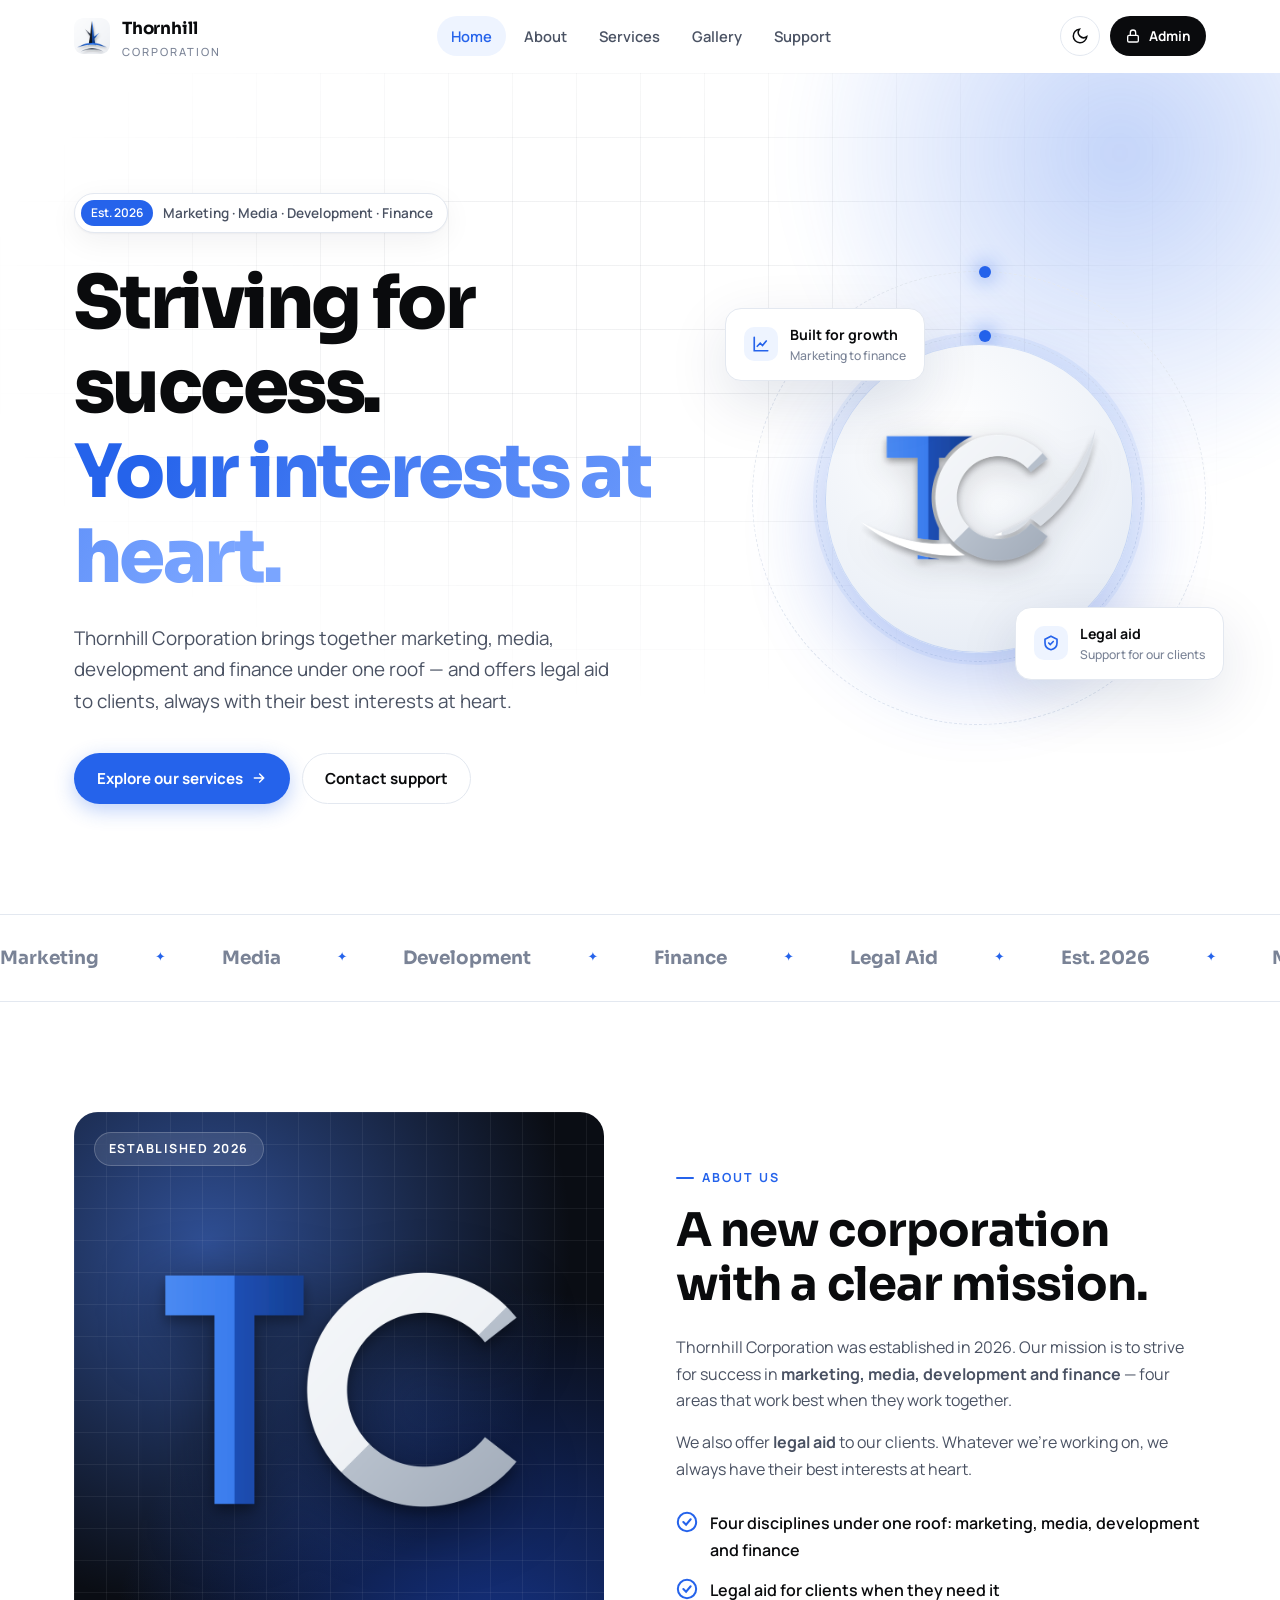
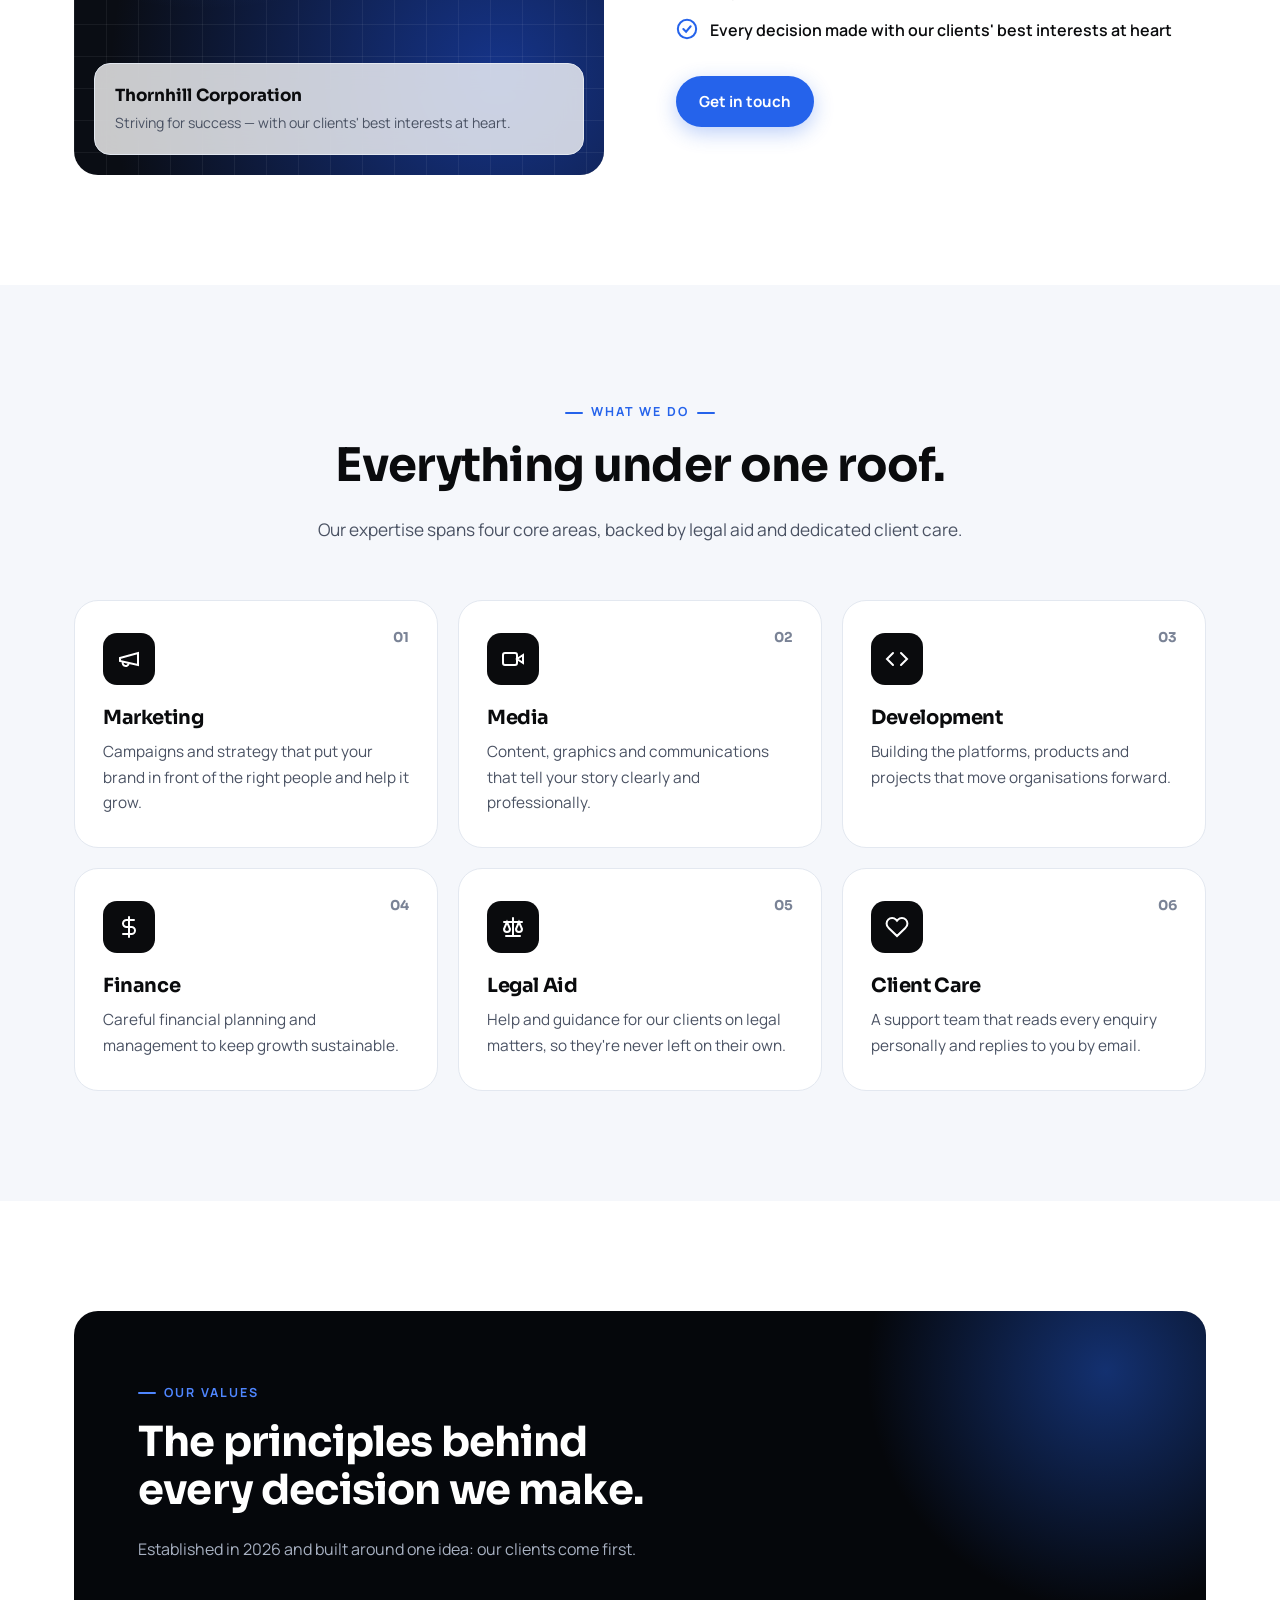
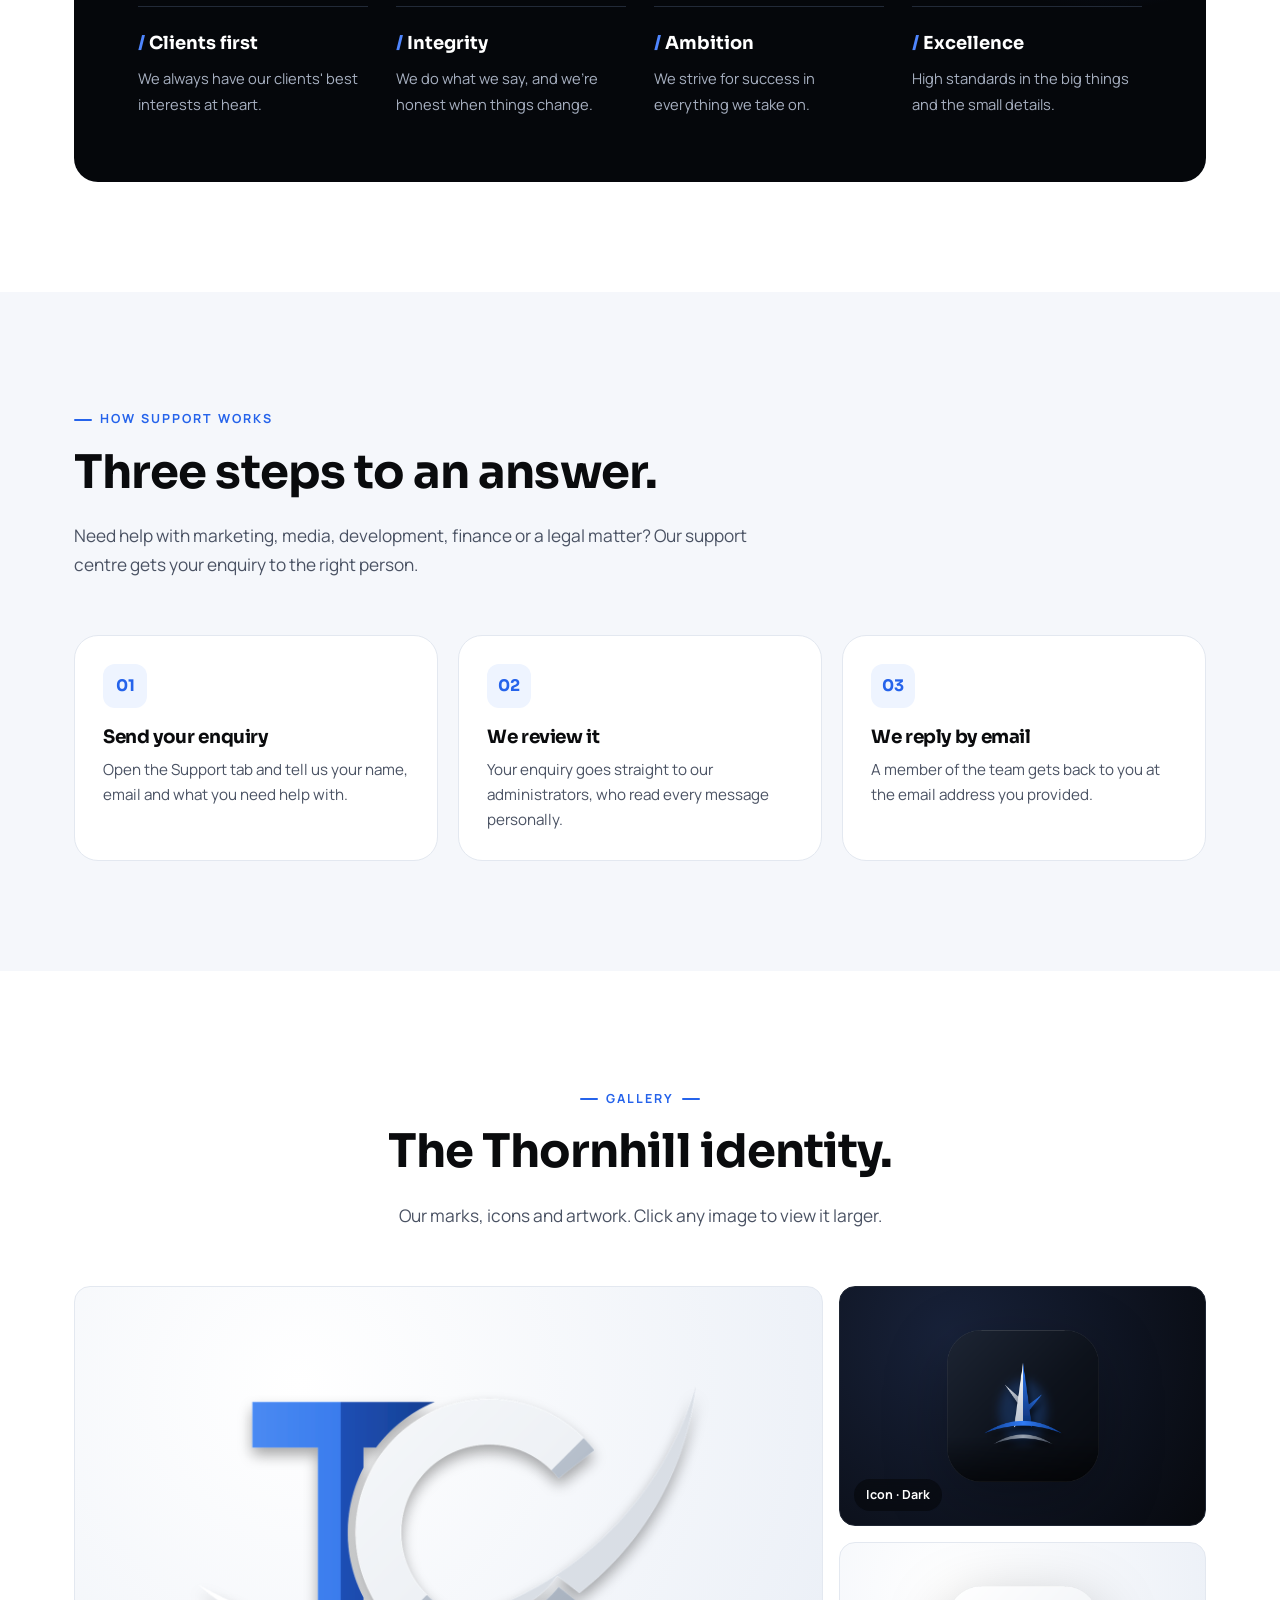
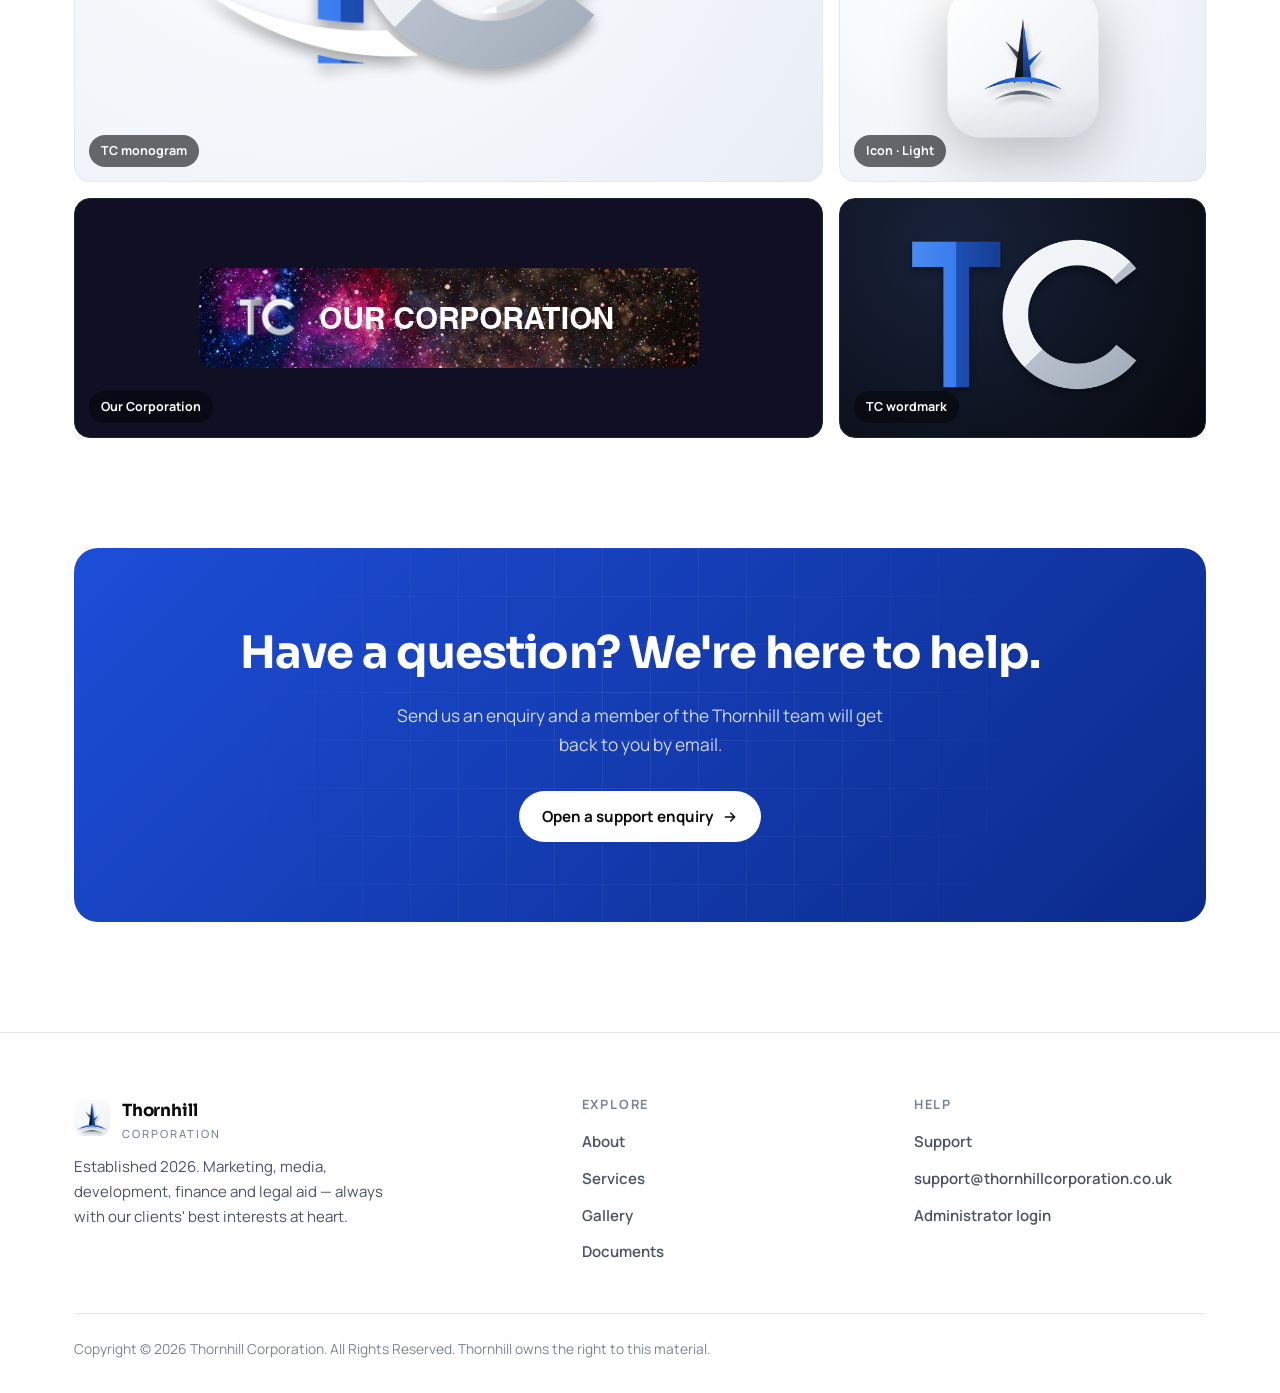
==== index.html @ ae38a123 "Add files via upload" ====
<!DOCTYPE html>
<html lang="en-GB" data-theme="light">
<head>
  <meta charset="UTF-8">
  <meta name="viewport" content="width=device-width, initial-scale=1.0">
  <title>Thornhill Corporation — Marketing, Media, Development, Finance &amp; Legal Aid</title>
  <meta name="description" content="Established in 2026, Thornhill Corporation strives for success in marketing, media, development and finance, and offers legal aid to clients — always with their best interests at heart.">
  <meta name="theme-color" content="#0a0b0d">
  <meta property="og:title" content="Thornhill Corporation">
  <meta property="og:description" content="Marketing, media, development, finance and legal aid — with our clients' best interests at heart.">
  <meta property="og:image" content="assets/img/tc-logo-swoosh.png">
  <link rel="icon" type="image/png" href="assets/img/icon-dark-96.png">
  <link rel="apple-touch-icon" href="assets/img/apple-touch-icon.png">
  <script>
    (function () { try { var t = localStorage.getItem("thornhill.theme"); if (!t) t = matchMedia("(prefers-color-scheme: dark)").matches ? "dark" : "light"; document.documentElement.setAttribute("data-theme", t); } catch (e) {} })();
  </script>
  <link rel="preconnect" href="https://fonts.googleapis.com">
  <link rel="preconnect" href="https://fonts.gstatic.com" crossorigin>
  <link href="https://fonts.googleapis.com/css2?family=Manrope:wght@400;500;600;700&family=Sora:wght@600;700;800&display=swap" rel="stylesheet">
  <link rel="stylesheet" href="assets/css/styles.css?v=20261112c">
</head>
<body>
  <a class="skip-link" href="#main">Skip to content</a>

  <!-- ============ NAV ============ -->
  <header class="nav">
    <div class="container nav-inner">
      <a href="/" class="brand" aria-label="Thornhill Corporation home">
        <img class="logo-light" src="assets/img/icon-light-96.png" alt="">
        <img class="logo-dark" src="assets/img/icon-dark-96.png" alt="">
        <div>Thornhill<small>Corporation</small></div>
      </a>
      <nav aria-label="Main">
        <ul class="nav-links">
          <li><a href="#home">Home</a></li>
          <li><a href="#about">About</a></li>
          <li><a href="#services">Services</a></li>
          <li><a href="#gallery">Gallery</a></li>
          <li><a href="/support">Support</a></li>
        </ul>
      </nav>
      <div class="nav-actions">
        <button class="icon-btn theme-toggle" type="button" aria-label="Toggle dark mode">
          <svg class="moon" viewBox="0 0 24 24" fill="none" stroke="currentColor" stroke-width="2" stroke-linecap="round"><path d="M21 12.8A9 9 0 1 1 11.2 3a7 7 0 0 0 9.8 9.8z"/></svg>
          <svg class="sun" viewBox="0 0 24 24" fill="none" stroke="currentColor" stroke-width="2" stroke-linecap="round"><circle cx="12" cy="12" r="4"/><path d="M12 2v2M12 20v2M4.9 4.9l1.4 1.4M17.7 17.7l1.4 1.4M2 12h2M20 12h2M4.9 19.1l1.4-1.4M17.7 6.3l1.4-1.4"/></svg>
        </button>
        <a href="/admin-panel" class="btn btn-dark btn-sm">
          <svg viewBox="0 0 24 24" fill="none" stroke="currentColor" stroke-width="2" stroke-linecap="round"><rect x="4" y="11" width="16" height="10" rx="2"/><path d="M8 11V7a4 4 0 0 1 8 0v4"/></svg>
          Admin
        </a>
        <button class="icon-btn menu-toggle" type="button" aria-label="Open menu" aria-expanded="false">
          <svg viewBox="0 0 24 24" fill="none" stroke="currentColor" stroke-width="2" stroke-linecap="round"><path d="M4 7h16M4 12h16M4 17h16"/></svg>
        </button>
      </div>
    </div>
  </header>

  <main id="main">
    <!-- ============ HERO ============ -->
    <section class="hero" id="home">
      <div class="hero-glow" aria-hidden="true"></div>
      <div class="container hero-grid">
        <div>
          <div class="badge-pill reveal"><span>Est. 2026</span> Marketing · Media · Development · Finance</div>
          <h1 class="reveal d1">Striving for success.<br><span class="accent">Your interests at heart.</span></h1>
          <p class="lead reveal d2">Thornhill Corporation brings together marketing, media, development and finance under one roof — and offers legal aid to clients, always with their best interests at heart.</p>
          <div class="hero-cta reveal d3">
            <a href="#services" class="btn btn-primary">
              Explore our services
              <svg viewBox="0 0 24 24" fill="none" stroke="currentColor" stroke-width="2.2" stroke-linecap="round"><path d="M5 12h14M13 6l6 6-6 6"/></svg>
            </a>
            <a href="/support" class="btn btn-ghost">Contact support</a>
          </div>
        </div>
        <div class="hero-visual reveal d2" aria-hidden="true">
          <div class="orbit"></div>
          <div class="orbit o2"></div>
          <div class="hero-mark"><img src="assets/img/tc-logo-swoosh.png" alt=""></div>
          <div class="float-card f1">
            <div class="dot"><svg viewBox="0 0 24 24" fill="none" stroke="currentColor" stroke-width="2.2" stroke-linecap="round"><path d="M3 3v18h18"/><path d="m7 15 4-4 3 3 5-6"/></svg></div>
            <div>Built for growth<small>Marketing to finance</small></div>
          </div>
          <div class="float-card f2">
            <div class="dot"><svg viewBox="0 0 24 24" fill="none" stroke="currentColor" stroke-width="2.2" stroke-linecap="round"><path d="m12 3 8 4v5c0 5-3.5 8-8 9-4.5-1-8-4-8-9V7z"/><path d="m9 12 2 2 4-4"/></svg></div>
            <div>Legal aid<small>Support for our clients</small></div>
          </div>
        </div>
      </div>
    </section>

    <!-- ============ STRIP ============ -->
    <div class="strip" aria-hidden="true">
      <div class="strip-track">
        <span>Marketing</span><span>Media</span><span>Development</span><span>Finance</span><span>Legal Aid</span><span>Est. 2026</span>
        <span>Marketing</span><span>Media</span><span>Development</span><span>Finance</span><span>Legal Aid</span><span>Est. 2026</span>
      </div>
    </div>

    <!-- ============ ABOUT ============ -->
    <section id="about">
      <div class="container about-grid">
        <div class="about-media reveal">
          <div class="photo-frame">
            <span class="est-badge">Established 2026</span>
            <img class="mono" src="assets/img/tc-logo.png" alt="Thornhill Corporation TC monogram">
          </div>
          <div class="about-tag">
            <strong>Thornhill Corporation</strong>
            <span>Striving for success — with our clients' best interests at heart.</span>
          </div>
        </div>
        <div>
          <div class="eyebrow reveal">About us</div>
          <h2 class="reveal d1" style="font-size: clamp(2rem, 4vw, 2.9rem);">A new corporation with a clear mission.</h2>
          <p class="reveal d2">Thornhill Corporation was established in 2026. Our mission is to strive for success in <strong>marketing, media, development and finance</strong> — four areas that work best when they work together.</p>
          <p class="reveal d2">We also offer <strong>legal aid</strong> to our clients. Whatever we're working on, we always have their best interests at heart.</p>
          <ul class="checklist reveal d3">
            <li><svg viewBox="0 0 24 24" fill="none" stroke="currentColor" stroke-width="2.2" stroke-linecap="round"><circle cx="12" cy="12" r="10"/><path d="m8 12 3 3 5-6"/></svg>Four disciplines under one roof: marketing, media, development and finance</li>
            <li><svg viewBox="0 0 24 24" fill="none" stroke="currentColor" stroke-width="2.2" stroke-linecap="round"><circle cx="12" cy="12" r="10"/><path d="m8 12 3 3 5-6"/></svg>Legal aid for clients when they need it</li>
            <li><svg viewBox="0 0 24 24" fill="none" stroke="currentColor" stroke-width="2.2" stroke-linecap="round"><circle cx="12" cy="12" r="10"/><path d="m8 12 3 3 5-6"/></svg>Every decision made with our clients' best interests at heart</li>
          </ul>
          <a href="/support" class="btn btn-primary reveal d3">Get in touch</a>
        </div>
      </div>
    </section>

    <!-- ============ SERVICES ============ -->
    <section id="services" class="section-alt">
      <div class="container">
        <div class="section-head center">
          <div class="eyebrow reveal">What we do</div>
          <h2 class="reveal d1">Everything under one roof.</h2>
          <p class="reveal d2">Our expertise spans four core areas, backed by legal aid and dedicated client care.</p>
        </div>
        <div class="card-grid six">
          <article class="card reveal">
            <span class="num">01</span>
            <div class="card-icon"><svg viewBox="0 0 24 24" fill="none" stroke="currentColor" stroke-width="2" stroke-linecap="round"><path d="m3 11 18-5v12L3 14v-3z"/><path d="M11.6 16.8a3 3 0 1 1-5.8-1.6"/></svg></div>
            <h3>Marketing</h3>
            <p>Campaigns and strategy that put your brand in front of the right people and help it grow.</p>
          </article>
          <article class="card reveal d1">
            <span class="num">02</span>
            <div class="card-icon"><svg viewBox="0 0 24 24" fill="none" stroke="currentColor" stroke-width="2" stroke-linecap="round"><rect x="2" y="6" width="14" height="12" rx="2"/><path d="m22 8-6 4 6 4V8z"/></svg></div>
            <h3>Media</h3>
            <p>Content, graphics and communications that tell your story clearly and professionally.</p>
          </article>
          <article class="card reveal d2">
            <span class="num">03</span>
            <div class="card-icon"><svg viewBox="0 0 24 24" fill="none" stroke="currentColor" stroke-width="2" stroke-linecap="round"><path d="m16 18 6-6-6-6M8 6l-6 6 6 6"/></svg></div>
            <h3>Development</h3>
            <p>Building the platforms, products and projects that move organisations forward.</p>
          </article>
          <article class="card reveal">
            <span class="num">04</span>
            <div class="card-icon"><svg viewBox="0 0 24 24" fill="none" stroke="currentColor" stroke-width="2" stroke-linecap="round"><path d="M12 2v20M17 5H9.5a3.5 3.5 0 0 0 0 7h5a3.5 3.5 0 0 1 0 7H6"/></svg></div>
            <h3>Finance</h3>
            <p>Careful financial planning and management to keep growth sustainable.</p>
          </article>
          <article class="card reveal d1">
            <span class="num">05</span>
            <div class="card-icon"><svg viewBox="0 0 24 24" fill="none" stroke="currentColor" stroke-width="2" stroke-linecap="round"><path d="M12 3v18M5 21h14M3 7h18"/><path d="m6 7-3 7a3 3 0 0 0 6 0L6 7zM18 7l-3 7a3 3 0 0 0 6 0l-3-7z"/></svg></div>
            <h3>Legal Aid</h3>
            <p>Help and guidance for our clients on legal matters, so they're never left on their own.</p>
          </article>
          <article class="card reveal d2">
            <span class="num">06</span>
            <div class="card-icon"><svg viewBox="0 0 24 24" fill="none" stroke="currentColor" stroke-width="2" stroke-linecap="round"><path d="M20.8 4.6a5.5 5.5 0 0 0-7.8 0L12 5.7l-1-1.1a5.5 5.5 0 0 0-7.8 7.8l1 1.1L12 21l7.8-7.5 1-1.1a5.5 5.5 0 0 0 0-7.8z"/></svg></div>
            <h3>Client Care</h3>
            <p>A support team that reads every enquiry personally and replies to you by email.</p>
          </article>
        </div>
      </div>
    </section>

    <!-- ============ VALUES BAND ============ -->
    <section>
      <div class="container">
        <div class="band reveal">
          <div class="eyebrow" style="color: var(--blue-400);">Our values</div>
          <h2>The principles behind every decision we make.</h2>
          <p>Established in 2026 and built around one idea: our clients come first.</p>
          <div class="values">
            <div class="value"><strong><em>/</em> Clients first</strong><span>We always have our clients' best interests at heart.</span></div>
            <div class="value"><strong><em>/</em> Integrity</strong><span>We do what we say, and we're honest when things change.</span></div>
            <div class="value"><strong><em>/</em> Ambition</strong><span>We strive for success in everything we take on.</span></div>
            <div class="value"><strong><em>/</em> Excellence</strong><span>High standards in the big things and the small details.</span></div>
          </div>
        </div>
      </div>
    </section>

    <!-- ============ HOW IT WORKS ============ -->
    <section class="section-alt">
      <div class="container">
        <div class="section-head">
          <div class="eyebrow reveal">How support works</div>
          <h2 class="reveal d1">Three steps to an answer.</h2>
          <p class="reveal d2">Need help with marketing, media, development, finance or a legal matter? Our support centre gets your enquiry to the right person.</p>
        </div>
        <div class="steps">
          <div class="step reveal"><h3>Send your enquiry</h3><p>Open the Support tab and tell us your name, email and what you need help with.</p></div>
          <div class="step reveal d1"><h3>We review it</h3><p>Your enquiry goes straight to our administrators, who read every message personally.</p></div>
          <div class="step reveal d2"><h3>We reply by email</h3><p>A member of the team gets back to you at the email address you provided.</p></div>
        </div>
      </div>
    </section>

    <!-- ============ GALLERY ============ -->
    <section id="gallery">
      <div class="container">
        <div class="section-head center">
          <div class="eyebrow reveal">Gallery</div>
          <h2 class="reveal d1">The Thornhill identity.</h2>
          <p class="reveal d2">Our marks, icons and artwork. Click any image to view it larger.</p>
        </div>
        <div class="gallery">
          <figure class="brand-tile t-light reveal"><img src="assets/img/tc-logo-swoosh.png" alt="Thornhill Corporation TC logo"><figcaption>TC monogram</figcaption></figure>
          <figure class="brand-tile t-dark t-icon reveal d1"><img src="assets/img/icon-dark.png" alt="Thornhill icon, dark"><figcaption>Icon · Dark</figcaption></figure>
          <figure class="brand-tile t-light t-icon reveal d2"><img src="assets/img/icon-light.png" alt="Thornhill icon, light"><figcaption>Icon · Light</figcaption></figure>
          <figure class="brand-tile t-space reveal"><img src="assets/img/banner.png" alt="TC Our Corporation banner"><figcaption>Our Corporation</figcaption></figure>
          <figure class="brand-tile t-dark reveal d1"><img src="assets/img/tc-logo.png" alt="Thornhill Corporation TC wordmark"><figcaption>TC wordmark</figcaption></figure>
        </div>
      </div>
    </section>

    <!-- ============ CTA ============ -->
    <section style="padding-top: 0;">
      <div class="container">
        <div class="cta reveal">
          <h2>Have a question? We're here to help.</h2>
          <p>Send us an enquiry and a member of the Thornhill team will get back to you by email.</p>
          <a href="/support" class="btn">
            Open a support enquiry
            <svg viewBox="0 0 24 24" fill="none" stroke="currentColor" stroke-width="2.2" stroke-linecap="round"><path d="M5 12h14M13 6l6 6-6 6"/></svg>
          </a>
        </div>
      </div>
    </section>
  </main>

  <!-- ============ FOOTER ============ -->
  <footer class="footer">
    <div class="container">
      <div class="footer-grid">
        <div class="footer-about">
          <a href="/" class="brand">
            <img class="logo-light" src="assets/img/icon-light-96.png" alt="">
            <img class="logo-dark" src="assets/img/icon-dark-96.png" alt="">
            <div>Thornhill<small>Corporation</small></div>
          </a>
          <p>Established 2026. Marketing, media, development, finance and legal aid — always with our clients' best interests at heart.</p>
        </div>
        <div>
          <h4>Explore</h4>
          <ul>
            <li><a href="#about">About</a></li>
            <li><a href="#services">Services</a></li>
            <li><a href="#gallery">Gallery</a></li>
            <li><a href="/documents">Documents</a></li>
          </ul>
        </div>
        <div>
          <h4>Help</h4>
          <ul>
            <li><a href="/support">Support</a></li>
            <li><a href="mailto:support@thornhill.example" data-support-email>support@thornhill.example</a></li>
            <li><a href="/admin-panel">Administrator login</a></li>
          </ul>
        </div>
      </div>
      <div class="footer-bottom">
        <p>Copyright © 2026 Thornhill Corporation. All Rights Reserved. Thornhill owns the right to this material.</p>
      </div>
    </div>
  </footer>

  <button class="icon-btn to-top" type="button" aria-label="Back to top">
    <svg viewBox="0 0 24 24" fill="none" stroke="currentColor" stroke-width="2.2" stroke-linecap="round"><path d="m6 15 6-6 6 6"/></svg>
  </button>
  <div class="lightbox" aria-hidden="true"><img alt=""></div>

  <script src="assets/js/config.js?v=20261112c"></script>
  <script src="assets/js/main.js?v=20261112c"></script>
</body>
</html>
---- assets/css/styles.css ----
/* ==========================================================================
   Thornhill Corporation — Global styles
   Theme: White, Black & Blue with light/dark mode
   ========================================================================== */

:root {
  --blue-50: #eef4ff;
  --blue-100: #dbe6ff;
  --blue-400: #4f86ff;
  --blue-500: #2563eb;
  --blue-600: #1d4ed8;
  --blue-700: #1a3fb0;

  --radius-sm: 10px;
  --radius: 16px;
  --radius-lg: 24px;
  --max: 1180px;
  --ease: cubic-bezier(.2, .7, .2, 1);

  --font-display: "Sora", system-ui, sans-serif;
  --font-body: "Manrope", system-ui, sans-serif;
}

/* Light (default) */
:root,
[data-theme="light"] {
  --bg: #ffffff;
  --bg-alt: #f5f7fb;
  --surface: #ffffff;
  --surface-2: #f1f4f9;
  --border: #e3e8f0;
  --text: #0a0b0d;
  --text-2: #4a5263;
  --text-3: #7a8396;
  --accent: var(--blue-500);
  --accent-strong: var(--blue-600);
  --accent-soft: var(--blue-50);
  --on-accent: #ffffff;
  --shadow: 0 1px 2px rgba(10, 20, 40, .04), 0 8px 30px rgba(10, 20, 40, .06);
  --shadow-lg: 0 20px 60px rgba(10, 30, 80, .12);
  --nav-bg: rgba(255, 255, 255, .78);
  --grid-line: rgba(10, 20, 40, .06);
  --success: #0f9d58;
  --warning: #c27c0e;
  --danger: #d93025;
  color-scheme: light;
}

[data-theme="dark"] {
  --bg: #07090e;
  --bg-alt: #0b0e15;
  --surface: #0f131c;
  --surface-2: #151a25;
  --border: #1f2633;
  --text: #f4f6fa;
  --text-2: #a8b1c2;
  --text-3: #6f7a8f;
  --accent: var(--blue-400);
  --accent-strong: var(--blue-500);
  --accent-soft: rgba(79, 134, 255, .12);
  --on-accent: #ffffff;
  --shadow: 0 1px 2px rgba(0, 0, 0, .4), 0 8px 30px rgba(0, 0, 0, .35);
  --shadow-lg: 0 20px 60px rgba(0, 0, 0, .5);
  --nav-bg: rgba(7, 9, 14, .72);
  --grid-line: rgba(255, 255, 255, .05);
  --success: #34c77b;
  --warning: #f0b43c;
  --danger: #ff6b5f;
  color-scheme: dark;
}

/* ---------- Base ---------- */
*, *::before, *::after { box-sizing: border-box; }
[hidden] { display: none !important; }
html { scroll-behavior: smooth; -webkit-text-size-adjust: 100%; }
body {
  margin: 0;
  font-family: var(--font-body);
  font-size: 16px;
  line-height: 1.65;
  color: var(--text);
  background: var(--bg);
  -webkit-font-smoothing: antialiased;
  transition: background-color .3s var(--ease), color .3s var(--ease);
}
img { max-width: 100%; display: block; }
a { color: inherit; text-decoration: none; }
h1, h2, h3, h4 { font-family: var(--font-display); line-height: 1.15; margin: 0 0 .5em; letter-spacing: -0.02em; }
p { margin: 0 0 1em; color: var(--text-2); }
button, input, select, textarea { font: inherit; color: inherit; }
::selection { background: var(--accent); color: var(--on-accent); }

.container { width: 100%; max-width: var(--max); margin: 0 auto; padding: 0 24px; }
.sr-only { position: absolute; width: 1px; height: 1px; padding: 0; margin: -1px; overflow: hidden; clip: rect(0,0,0,0); border: 0; }
.skip-link { position: absolute; left: -999px; top: 8px; background: var(--accent); color: var(--on-accent); padding: 8px 14px; border-radius: 8px; z-index: 100; }
.skip-link:focus { left: 12px; }
:focus-visible { outline: 2px solid var(--accent); outline-offset: 3px; border-radius: 6px; }

/* ---------- Navigation ---------- */
.nav {
  position: sticky; top: 0; z-index: 50;
  background: var(--nav-bg);
  backdrop-filter: saturate(180%) blur(16px);
  -webkit-backdrop-filter: saturate(180%) blur(16px);
  border-bottom: 1px solid transparent;
  transition: border-color .3s var(--ease), background-color .3s var(--ease);
}
.nav.scrolled { border-bottom-color: var(--border); }
.nav-inner { display: flex; align-items: center; justify-content: space-between; height: 72px; gap: 20px; }
.brand { display: flex; align-items: center; gap: 12px; font-family: var(--font-display); font-weight: 700; font-size: 1.05rem; letter-spacing: -0.01em; }
.brand img { width: 36px; height: 36px; object-fit: contain; }
.brand small { display: block; font-family: var(--font-body); font-weight: 500; font-size: .7rem; letter-spacing: .18em; text-transform: uppercase; color: var(--text-3); line-height: 1; margin-top: 3px; }
.nav-links { display: flex; align-items: center; gap: 4px; list-style: none; margin: 0; padding: 0; }
.nav-links a {
  display: block; padding: 8px 14px; border-radius: 999px;
  font-weight: 600; font-size: .92rem; color: var(--text-2);
  transition: color .2s, background-color .2s;
}
.nav-links a:hover { color: var(--text); background: var(--surface-2); }
.nav-links a.active { color: var(--accent); background: var(--accent-soft); }
.nav-actions { display: flex; align-items: center; gap: 10px; }

.icon-btn {
  width: 40px; height: 40px; display: grid; place-items: center;
  border-radius: 999px; border: 1px solid var(--border); background: var(--surface);
  cursor: pointer; transition: border-color .2s, transform .2s var(--ease), background-color .2s;
}
.icon-btn:hover { border-color: var(--accent); transform: translateY(-1px); }
.icon-btn svg { width: 18px; height: 18px; }
.theme-toggle .sun { display: none; }
[data-theme="dark"] .theme-toggle .sun { display: block; }
[data-theme="dark"] .theme-toggle .moon { display: none; }
.menu-toggle { display: none; }

@media (max-width: 860px) {
  .menu-toggle { display: grid; }
  .nav-links {
    position: fixed; inset: 72px 0 auto 0; flex-direction: column; align-items: stretch;
    padding: 12px 20px 24px; background: var(--bg); border-bottom: 1px solid var(--border);
    transform: translateY(-12px); opacity: 0; pointer-events: none;
    transition: opacity .25s var(--ease), transform .25s var(--ease);
  }
  .nav-links a { padding: 14px 16px; font-size: 1rem; }
  .nav.open .nav-links { transform: none; opacity: 1; pointer-events: auto; }
  .nav-actions .btn { display: none; }
}

/* ---------- Buttons ---------- */
.btn {
  display: inline-flex; align-items: center; justify-content: center; gap: 8px;
  padding: 12px 22px; border-radius: 999px; border: 1px solid transparent;
  font-weight: 700; font-size: .95rem; cursor: pointer; white-space: nowrap;
  transition: transform .2s var(--ease), box-shadow .2s var(--ease), background-color .2s, border-color .2s, color .2s;
}
.btn svg { width: 16px; height: 16px; }
.btn-primary { background: var(--accent); color: var(--on-accent); box-shadow: 0 6px 20px rgba(37, 99, 235, .3); }
.btn-primary:hover { background: var(--accent-strong); transform: translateY(-2px); box-shadow: 0 10px 28px rgba(37, 99, 235, .4); }
.btn-dark { background: var(--text); color: var(--bg); }
.btn-dark:hover { transform: translateY(-2px); }
.btn-ghost { background: var(--surface); border-color: var(--border); color: var(--text); }
.btn-ghost:hover { border-color: var(--accent); color: var(--accent); transform: translateY(-2px); }
.btn-danger { background: transparent; border-color: var(--border); color: var(--danger); }
.btn-danger:hover { border-color: var(--danger); background: color-mix(in srgb, var(--danger) 10%, transparent); }
.btn-sm { padding: 8px 14px; font-size: .85rem; }
.btn-block { width: 100%; }
.btn[disabled] { opacity: .6; cursor: not-allowed; transform: none !important; }

/* ---------- Sections ---------- */
section { padding: 110px 0; position: relative; }
.section-alt { background: var(--bg-alt); }
.eyebrow {
  display: inline-flex; align-items: center; gap: 8px;
  font-size: .78rem; font-weight: 700; letter-spacing: .16em; text-transform: uppercase; color: var(--accent);
  margin-bottom: 16px;
}
.eyebrow::before { content: ""; width: 18px; height: 2px; background: currentColor; border-radius: 2px; }
.section-head { max-width: 680px; margin-bottom: 56px; }
.section-head.center { text-align: center; margin-left: auto; margin-right: auto; }
.section-head.center .eyebrow::after { content: ""; width: 18px; height: 2px; background: currentColor; border-radius: 2px; }
.section-head h2 { font-size: clamp(2rem, 4vw, 2.9rem); }
.section-head p { font-size: 1.08rem; }

/* ---------- Hero ---------- */
.hero { padding: 120px 0 110px; overflow: hidden; }
.hero::before {
  content: ""; position: absolute; inset: 0;
  background-image:
    linear-gradient(var(--grid-line) 1px, transparent 1px),
    linear-gradient(90deg, var(--grid-line) 1px, transparent 1px);
  background-size: 64px 64px;
  mask-image: radial-gradient(ellipse 70% 60% at 50% 30%, #000 30%, transparent 75%);
  -webkit-mask-image: radial-gradient(ellipse 70% 60% at 50% 30%, #000 30%, transparent 75%);
  pointer-events: none;
}
.hero-glow {
  position: absolute; width: 720px; height: 720px; border-radius: 50%;
  background: radial-gradient(circle, rgba(37, 99, 235, .28), transparent 65%);
  top: -280px; right: -200px; filter: blur(20px); pointer-events: none;
  animation: drift 14s ease-in-out infinite alternate;
}
@keyframes drift { to { transform: translate(-80px, 60px) scale(1.08); } }
.hero-grid { display: grid; grid-template-columns: 1.15fr .85fr; gap: 64px; align-items: center; position: relative; }
.hero h1 { font-size: clamp(2.6rem, 6vw, 4.6rem); font-weight: 800; letter-spacing: -0.035em; margin-bottom: 24px; }
.hero h1 .accent {
  background: linear-gradient(120deg, var(--accent) 10%, #7aa5ff 90%);
  -webkit-background-clip: text; background-clip: text; color: transparent;
}
.hero .lead { font-size: 1.18rem; max-width: 540px; margin-bottom: 36px; }
.hero-cta { display: flex; flex-wrap: wrap; gap: 12px; }
.badge-pill {
  display: inline-flex; align-items: center; gap: 10px; padding: 6px 14px 6px 6px; margin-bottom: 28px;
  border-radius: 999px; border: 1px solid var(--border); background: var(--surface);
  font-size: .85rem; font-weight: 600; color: var(--text-2); box-shadow: var(--shadow);
}
.badge-pill span { background: var(--accent); color: var(--on-accent); padding: 3px 10px; border-radius: 999px; font-size: .75rem; }

.hero-visual { position: relative; aspect-ratio: 1; }
.orbit {
  position: absolute; inset: 0; border-radius: 50%; border: 1px dashed var(--border);
  animation: spin 60s linear infinite;
}
.orbit.o2 { inset: 14%; animation-duration: 40s; animation-direction: reverse; }
.orbit.o3 { inset: 28%; border-style: solid; }
.orbit::after {
  content: ""; position: absolute; top: -6px; left: 50%; width: 12px; height: 12px; border-radius: 50%;
  background: var(--accent); box-shadow: 0 0 20px var(--accent);
}
.orbit.o3::after { display: none; }
@keyframes spin { to { transform: rotate(360deg); } }
.hero-mark {
  position: absolute; inset: 32%; border-radius: 28%;
  background: var(--text); display: grid; place-items: center;
  box-shadow: var(--shadow-lg); transform: rotate(-6deg);
}
.hero-mark img { width: 62%; height: 62%; object-fit: contain; }
[data-theme="dark"] .hero-mark { background: var(--surface-2); border: 1px solid var(--border); }
.float-card {
  position: absolute; background: var(--surface); border: 1px solid var(--border); border-radius: var(--radius);
  padding: 14px 18px; box-shadow: var(--shadow-lg); display: flex; align-items: center; gap: 12px;
  font-size: .88rem; font-weight: 700; animation: bob 6s ease-in-out infinite;
}
.float-card small { display: block; font-weight: 500; color: var(--text-3); font-size: .76rem; }
.float-card .dot { width: 34px; height: 34px; border-radius: 10px; background: var(--accent-soft); color: var(--accent); display: grid; place-items: center; }
.float-card .dot svg { width: 18px; height: 18px; }
.float-card.f1 { top: 8%; left: -6%; }
.float-card.f2 { bottom: 10%; right: -4%; animation-delay: -3s; }
@keyframes bob { 50% { transform: translateY(-10px); } }

@media (max-width: 960px) {
  .hero-grid { grid-template-columns: 1fr; }
  .hero-visual { max-width: 420px; margin: 0 auto; width: 100%; }
}

/* ---------- Marquee strip ---------- */
.strip { padding: 28px 0; border-top: 1px solid var(--border); border-bottom: 1px solid var(--border); overflow: hidden; }
.strip-track { display: flex; gap: 56px; width: max-content; animation: marquee 30s linear infinite; }
.strip-track span { font-family: var(--font-display); font-weight: 700; font-size: 1.15rem; color: var(--text-3); white-space: nowrap; display: flex; align-items: center; gap: 56px; }
.strip-track span::after { content: "✦"; color: var(--accent); font-size: .8rem; }
@keyframes marquee { to { transform: translateX(-50%); } }

/* ---------- About ---------- */
.about-grid { display: grid; grid-template-columns: 1fr 1fr; gap: 72px; align-items: center; }
.about-media { position: relative; border-radius: var(--radius-lg); overflow: hidden; aspect-ratio: 4/5; }
.about-media .photo-frame { position: absolute; inset: 0; }
.about-tag {
  position: absolute; left: 20px; bottom: 20px; right: 20px; padding: 18px 20px; border-radius: var(--radius);
  background: var(--nav-bg); backdrop-filter: blur(14px); -webkit-backdrop-filter: blur(14px); border: 1px solid var(--border);
}
.about-tag strong { font-family: var(--font-display); display: block; font-size: 1.05rem; }
.about-tag span { font-size: .88rem; color: var(--text-2); }
.checklist { list-style: none; padding: 0; margin: 28px 0 32px; display: grid; gap: 14px; }
.checklist li { display: flex; gap: 12px; align-items: flex-start; font-weight: 600; }
.checklist li svg { flex: none; width: 22px; height: 22px; color: var(--accent); margin-top: 1px; }
@media (max-width: 900px) { .about-grid { grid-template-columns: 1fr; gap: 48px; } .about-media { aspect-ratio: 4/3; } }

/* ---------- Photo frames (graceful placeholders) ---------- */
.photo-frame {
  position: relative; overflow: hidden;
  background:
    radial-gradient(circle at 25% 20%, rgba(79, 134, 255, .55), transparent 55%),
    radial-gradient(circle at 80% 85%, rgba(29, 78, 216, .6), transparent 55%),
    #0a0d14;
}
.photo-frame::before {
  content: ""; position: absolute; inset: 0;
  background-image: linear-gradient(rgba(255,255,255,.06) 1px, transparent 1px), linear-gradient(90deg, rgba(255,255,255,.06) 1px, transparent 1px);
  background-size: 32px 32px;
}
.photo-frame img { position: absolute; inset: 0; width: 100%; height: 100%; object-fit: cover; transition: transform .8s var(--ease); }

/* ---------- Cards / Services ---------- */
.card-grid { display: grid; grid-template-columns: repeat(auto-fit, minmax(250px, 1fr)); gap: 20px; }
.card {
  background: var(--surface); border: 1px solid var(--border); border-radius: var(--radius-lg);
  padding: 32px 28px; position: relative; overflow: hidden;
  transition: transform .35s var(--ease), border-color .35s, box-shadow .35s;
}
.card::after {
  content: ""; position: absolute; inset: auto -40% -60% auto; width: 220px; height: 220px; border-radius: 50%;
  background: radial-gradient(circle, var(--accent-soft), transparent 70%); opacity: 0; transition: opacity .35s;
}
.card:hover { transform: translateY(-6px); border-color: color-mix(in srgb, var(--accent) 40%, var(--border)); box-shadow: var(--shadow-lg); }
.card:hover::after { opacity: 1; }
.card-icon {
  width: 52px; height: 52px; border-radius: 14px; display: grid; place-items: center; margin-bottom: 22px;
  background: var(--text); color: var(--bg);
}
.card:hover .card-icon { background: var(--accent); color: var(--on-accent); }
.card-icon svg { width: 24px; height: 24px; }
.card h3 { font-size: 1.22rem; }
.card p { margin: 0; font-size: .96rem; }
.card .num { position: absolute; top: 26px; right: 28px; font-family: var(--font-display); font-weight: 700; color: var(--text-3); font-size: .85rem; }

/* ---------- Values / stats band ---------- */
.band { background: #05070b; color: #f4f6fa; border-radius: var(--radius-lg); padding: 64px; position: relative; overflow: hidden; }
.band::before {
  content: ""; position: absolute; width: 520px; height: 520px; border-radius: 50%; right: -160px; top: -200px;
  background: radial-gradient(circle, rgba(37, 99, 235, .45), transparent 65%);
}
.band h2 { color: #fff; font-size: clamp(1.9rem, 3.5vw, 2.6rem); max-width: 560px; position: relative; }
.band p { color: #a8b1c2; position: relative; }
.values { display: grid; grid-template-columns: repeat(4, 1fr); gap: 28px; margin-top: 44px; position: relative; }
.value { border-top: 1px solid #222a38; padding-top: 22px; }
.value strong { font-family: var(--font-display); font-size: 1.12rem; display: block; margin-bottom: 6px; color: #fff; }
.value strong em { font-style: normal; color: var(--blue-400); }
.value span { font-size: .92rem; color: #a8b1c2; }
@media (max-width: 900px) { .values { grid-template-columns: 1fr 1fr; } .band { padding: 44px 28px; } }
@media (max-width: 520px) { .values { grid-template-columns: 1fr; } }

/* ---------- Process ---------- */
.steps { display: grid; grid-template-columns: repeat(3, 1fr); gap: 20px; counter-reset: step; }
.step { padding: 28px; border-radius: var(--radius-lg); border: 1px solid var(--border); background: var(--surface); }
.step::before {
  counter-increment: step; content: "0" counter(step);
  display: inline-grid; place-items: center; width: 44px; height: 44px; border-radius: 12px; margin-bottom: 18px;
  font-family: var(--font-display); font-weight: 700; background: var(--accent-soft); color: var(--accent);
}
.step h3 { font-size: 1.15rem; }
.step p { margin: 0; font-size: .95rem; }
@media (max-width: 860px) { .steps { grid-template-columns: 1fr; } }

/* ---------- Gallery ---------- */
.gallery { display: grid; grid-template-columns: repeat(3, 1fr); grid-auto-rows: 240px; gap: 16px; }
.gallery figure { margin: 0; border-radius: var(--radius); cursor: zoom-in; }
.gallery figure:hover img { transform: scale(1.06); }
.gallery figcaption {
  position: absolute; left: 14px; bottom: 14px; padding: 6px 12px; border-radius: 999px; z-index: 1;
  background: rgba(5, 7, 11, .6); color: #fff; font-size: .78rem; font-weight: 700; backdrop-filter: blur(8px);
}
@media (max-width: 860px) {
  .gallery { grid-template-columns: 1fr 1fr; grid-auto-rows: 180px; }
}
.lightbox {
  position: fixed; inset: 0; z-index: 200; background: rgba(0, 0, 0, .88); display: none; place-items: center; padding: 24px; cursor: zoom-out;
}
.lightbox.open { display: grid; }
.lightbox img { max-height: 88vh; border-radius: var(--radius); box-shadow: var(--shadow-lg); }

/* ---------- CTA ---------- */
.cta {
  text-align: center; padding: 80px 32px; border-radius: var(--radius-lg);
  background: linear-gradient(135deg, var(--blue-600), #0b2a8a); color: #fff; position: relative; overflow: hidden;
}
.cta::before {
  content: ""; position: absolute; inset: 0;
  background-image: linear-gradient(rgba(255,255,255,.07) 1px, transparent 1px), linear-gradient(90deg, rgba(255,255,255,.07) 1px, transparent 1px);
  background-size: 48px 48px; mask-image: radial-gradient(circle at center, #000, transparent 75%); -webkit-mask-image: radial-gradient(circle at center, #000, transparent 75%);
}
.cta h2 { color: #fff; font-size: clamp(2rem, 4vw, 2.8rem); position: relative; }
.cta p { color: rgba(255,255,255,.8); max-width: 520px; margin: 0 auto 32px; position: relative; font-size: 1.08rem; }
.cta .btn { position: relative; background: #fff; color: #0a0b0d; }
.cta .btn:hover { transform: translateY(-2px); box-shadow: 0 10px 30px rgba(0,0,0,.25); }

/* ---------- Footer ---------- */
.footer { border-top: 1px solid var(--border); padding: 64px 0 32px; background: var(--bg); }
.footer-grid { display: grid; grid-template-columns: 1.6fr 1fr 1fr; gap: 40px; margin-bottom: 48px; }
.footer h4 { font-size: .8rem; letter-spacing: .14em; text-transform: uppercase; color: var(--text-3); margin-bottom: 16px; font-family: var(--font-body); }
.footer ul { list-style: none; margin: 0; padding: 0; display: grid; gap: 10px; }
.footer ul a { color: var(--text-2); font-weight: 600; font-size: .94rem; transition: color .2s; }
.footer ul a:hover { color: var(--accent); }
.footer-about p { max-width: 340px; font-size: .94rem; margin-top: 16px; }
.footer-bottom {
  border-top: 1px solid var(--border); padding-top: 24px; display: flex; flex-wrap: wrap; gap: 12px;
  justify-content: space-between; align-items: center; font-size: .86rem; color: var(--text-3);
}
.footer-bottom p { margin: 0; color: var(--text-3); }
@media (max-width: 760px) { .footer-grid { grid-template-columns: 1fr 1fr; } .footer-about { grid-column: 1 / -1; } }

/* ---------- Page header (inner pages) ---------- */
.page-head { padding: 90px 0 40px; position: relative; overflow: hidden; }
.page-head::before {
  content: ""; position: absolute; inset: 0;
  background-image: linear-gradient(var(--grid-line) 1px, transparent 1px), linear-gradient(90deg, var(--grid-line) 1px, transparent 1px);
  background-size: 56px 56px;
  mask-image: radial-gradient(ellipse 60% 80% at 50% 0%, #000 20%, transparent 70%);
  -webkit-mask-image: radial-gradient(ellipse 60% 80% at 50% 0%, #000 20%, transparent 70%);
}
.page-head h1 { font-size: clamp(2.3rem, 5vw, 3.6rem); font-weight: 800; letter-spacing: -0.03em; position: relative; }
.page-head p { font-size: 1.12rem; max-width: 620px; position: relative; }

/* ---------- Forms ---------- */
.form-layout { display: grid; grid-template-columns: 1.5fr 1fr; gap: 32px; align-items: start; padding-bottom: 110px; }
@media (max-width: 920px) { .form-layout { grid-template-columns: 1fr; } }
.panel { background: var(--surface); border: 1px solid var(--border); border-radius: var(--radius-lg); padding: 36px; box-shadow: var(--shadow); }
@media (max-width: 560px) { .panel { padding: 24px; } }
.form-grid { display: grid; grid-template-columns: 1fr 1fr; gap: 18px; }
.form-grid .full { grid-column: 1 / -1; }
@media (max-width: 560px) { .form-grid { grid-template-columns: 1fr; } }
.field label { display: block; font-weight: 700; font-size: .88rem; margin-bottom: 8px; }
.field label .req { color: var(--accent); }
.field label .opt { color: var(--text-3); font-weight: 500; }
.input, .field input, .field select, .field textarea {
  width: 100%; padding: 13px 16px; border-radius: 12px; border: 1px solid var(--border);
  background: var(--bg); transition: border-color .2s, box-shadow .2s; outline: none;
}
.field textarea { min-height: 160px; resize: vertical; }
.field select { appearance: none; background-image: url("data:image/svg+xml,%3Csvg xmlns='http://www.w3.org/2000/svg' width='12' height='12' viewBox='0 0 24 24' fill='none' stroke='%237a8396' stroke-width='2.5'%3E%3Cpath d='m6 9 6 6 6-6'/%3E%3C/svg%3E"); background-repeat: no-repeat; background-position: right 16px center; padding-right: 40px; }
.input:focus, .field input:focus, .field select:focus, .field textarea:focus { border-color: var(--accent); box-shadow: 0 0 0 4px var(--accent-soft); }
.field.invalid input, .field.invalid select, .field.invalid textarea { border-color: var(--danger); }
.field .error { display: none; color: var(--danger); font-size: .82rem; font-weight: 600; margin-top: 6px; }
.field.invalid .error { display: block; }
.field .hint { font-size: .8rem; color: var(--text-3); margin-top: 6px; display: flex; justify-content: space-between; }
.check { display: flex; gap: 12px; align-items: flex-start; font-size: .9rem; color: var(--text-2); cursor: pointer; }
.check input { width: 18px; height: 18px; margin-top: 3px; accent-color: var(--accent); flex: none; }
.form-actions { display: flex; align-items: center; justify-content: space-between; gap: 16px; margin-top: 8px; flex-wrap: wrap; }
.form-actions small { color: var(--text-3); }
.hp { position: absolute; left: -9999px; }

.success { text-align: center; padding: 32px 8px; display: none; }
.success.show { display: block; animation: pop .5s var(--ease); }
.success .tick { width: 72px; height: 72px; border-radius: 50%; margin: 0 auto 20px; display: grid; place-items: center; background: var(--accent-soft); color: var(--accent); }
.success .tick svg { width: 34px; height: 34px; }
.ref { display: inline-block; font-family: ui-monospace, SFMono-Regular, Menlo, monospace; font-weight: 700; padding: 8px 16px; border-radius: 10px; background: var(--surface-2); border: 1px dashed var(--border); margin: 6px 0 20px; letter-spacing: .06em; }
@keyframes pop { from { opacity: 0; transform: scale(.96); } }

.side-stack { display: grid; gap: 20px; }
.info-card { padding: 28px; }
.info-card h3 { font-size: 1.1rem; }
.info-row { display: flex; gap: 14px; align-items: flex-start; padding: 14px 0; border-top: 1px solid var(--border); }
.info-row:first-of-type { border-top: 0; }
.info-row svg { width: 20px; height: 20px; color: var(--accent); flex: none; margin-top: 3px; }
.info-row strong { display: block; font-size: .92rem; }
.info-row span { font-size: .88rem; color: var(--text-2); }

.faq details { border-top: 1px solid var(--border); padding: 16px 0; }
.faq details:first-of-type { border-top: 0; }
.faq summary { cursor: pointer; font-weight: 700; list-style: none; display: flex; justify-content: space-between; gap: 12px; font-size: .95rem; }
.faq summary::-webkit-details-marker { display: none; }
.faq summary::after { content: "+"; color: var(--accent); font-size: 1.3rem; line-height: 1; transition: transform .2s; }
.faq details[open] summary::after { transform: rotate(45deg); }
.faq details p { margin: 10px 0 0; font-size: .92rem; }

/* ---------- Toast ---------- */
.toast-wrap { position: fixed; bottom: 24px; left: 50%; transform: translateX(-50%); z-index: 300; display: grid; gap: 8px; }
.toast {
  background: var(--text); color: var(--bg); padding: 12px 20px; border-radius: 999px; font-weight: 600; font-size: .9rem;
  box-shadow: var(--shadow-lg); animation: toastIn .3s var(--ease);
}
.toast.error { background: var(--danger); color: #fff; }
@keyframes toastIn { from { opacity: 0; transform: translateY(10px); } }

/* ---------- Reveal on scroll ---------- */
.reveal { opacity: 0; transform: translateY(24px); transition: opacity .8s var(--ease), transform .8s var(--ease); }
.reveal.in { opacity: 1; transform: none; }
.reveal.d1 { transition-delay: .08s; } .reveal.d2 { transition-delay: .16s; } .reveal.d3 { transition-delay: .24s; }

.to-top {
  position: fixed; right: 24px; bottom: 24px; z-index: 40; opacity: 0; pointer-events: none;
  transition: opacity .3s, transform .3s var(--ease); background: var(--surface); box-shadow: var(--shadow);
}
.to-top.show { opacity: 1; pointer-events: auto; }

@media (prefers-reduced-motion: reduce) {
  *, *::before, *::after { animation: none !important; transition: none !important; }
  .reveal { opacity: 1; transform: none; }
}

/* ==========================================================================
   Brand assets (logos, icons, banner)
   ========================================================================== */
/* Theme-aware icon: light icon in light mode, dark icon in dark mode */
.logo-dark { display: none !important; }
[data-theme="dark"] .logo-light { display: none !important; }
[data-theme="dark"] .logo-dark { display: block !important; }
.brand img { border-radius: 9px; }

/* Hero: TC monogram on a dark disc that works in both themes */
.hero-mark {
  inset: 16%; border-radius: 50%; transform: none;
  background: radial-gradient(circle at 50% 40%, #16213a 0%, #0a0d16 70%);
  border: 1px solid rgba(79, 134, 255, .25);
  box-shadow: 0 0 0 10px rgba(37, 99, 235, .06), 0 30px 80px rgba(29, 78, 216, .35);
}
[data-theme="dark"] .hero-mark { background: radial-gradient(circle at 50% 40%, #16213a 0%, #0a0d16 70%); }
.hero-mark img { width: 78%; height: auto; filter: drop-shadow(0 10px 24px rgba(0, 0, 0, .45)); }
.float-card { z-index: 2; }

/* About: monogram panel */
.about-media .photo-frame { display: grid; place-items: center; }
.about-media .photo-frame img.mono { position: relative; inset: auto; width: 72%; height: auto; object-fit: contain; margin-bottom: 18%; filter: drop-shadow(0 16px 30px rgba(0, 0, 0, .5)); }
.est-badge {
  position: absolute; top: 20px; left: 20px; z-index: 1; padding: 6px 14px; border-radius: 999px;
  background: rgba(255, 255, 255, .1); border: 1px solid rgba(255, 255, 255, .2); color: #fff;
  font-size: .78rem; font-weight: 700; letter-spacing: .12em; text-transform: uppercase; backdrop-filter: blur(8px);
}

/* Services: 3 x 2 */
.card-grid.six { grid-template-columns: repeat(3, 1fr); }
@media (max-width: 980px) { .card-grid.six { grid-template-columns: repeat(2, 1fr); } }
@media (max-width: 600px) { .card-grid.six { grid-template-columns: 1fr; } }

/* Brand gallery */
.brand-tile {
  margin: 0; position: relative; overflow: hidden; border-radius: var(--radius); cursor: zoom-in;
  display: grid; place-items: center; border: 1px solid var(--border);
}
.brand-tile img { max-width: 70%; max-height: 72%; object-fit: contain; transition: transform .6s var(--ease); }
.brand-tile:hover img { transform: scale(1.05); }
.brand-tile.t-light { background: radial-gradient(circle at 30% 20%, #ffffff, #e9eef6); }
.brand-tile.t-dark { background: radial-gradient(circle at 30% 20%, #18223a, #07090e); border-color: #1f2633; }
.brand-tile.t-space { background: #100f24; border-color: #1f2633; }
.brand-tile.t-space img { max-width: 92%; max-height: 80%; border-radius: 10px; }
.brand-tile.t-icon img { max-width: 58%; max-height: 64%; filter: drop-shadow(0 18px 30px rgba(0, 0, 0, .25)); }
.brand-tile figcaption {
  position: absolute; left: 14px; bottom: 14px; padding: 6px 12px; border-radius: 999px;
  background: rgba(5, 7, 11, .6); color: #fff; font-size: .78rem; font-weight: 700; backdrop-filter: blur(8px);
}
.gallery .brand-tile:nth-child(1) { grid-column: span 2; grid-row: span 2; }
.gallery .brand-tile:nth-child(4) { grid-column: span 2; }
@media (max-width: 860px) {
  .gallery .brand-tile:nth-child(1), .gallery .brand-tile:nth-child(4) { grid-column: span 2; grid-row: span 1; }
  .gallery .brand-tile:nth-child(5) { grid-column: span 2; }
}

/* Hero disc: light in both themes so every part of the TC mark reads clearly */
.hero-mark, [data-theme="dark"] .hero-mark {
  background: radial-gradient(circle at 40% 30%, #ffffff 0%, #eef2f8 60%, #dfe6f1 100%);
  border: 1px solid rgba(37, 99, 235, .18);
  box-shadow: 0 0 0 12px rgba(37, 99, 235, .07), 0 30px 80px rgba(29, 78, 216, .28);
}
.hero-mark img { width: 80%; filter: drop-shadow(0 8px 16px rgba(10, 20, 40, .18)); }
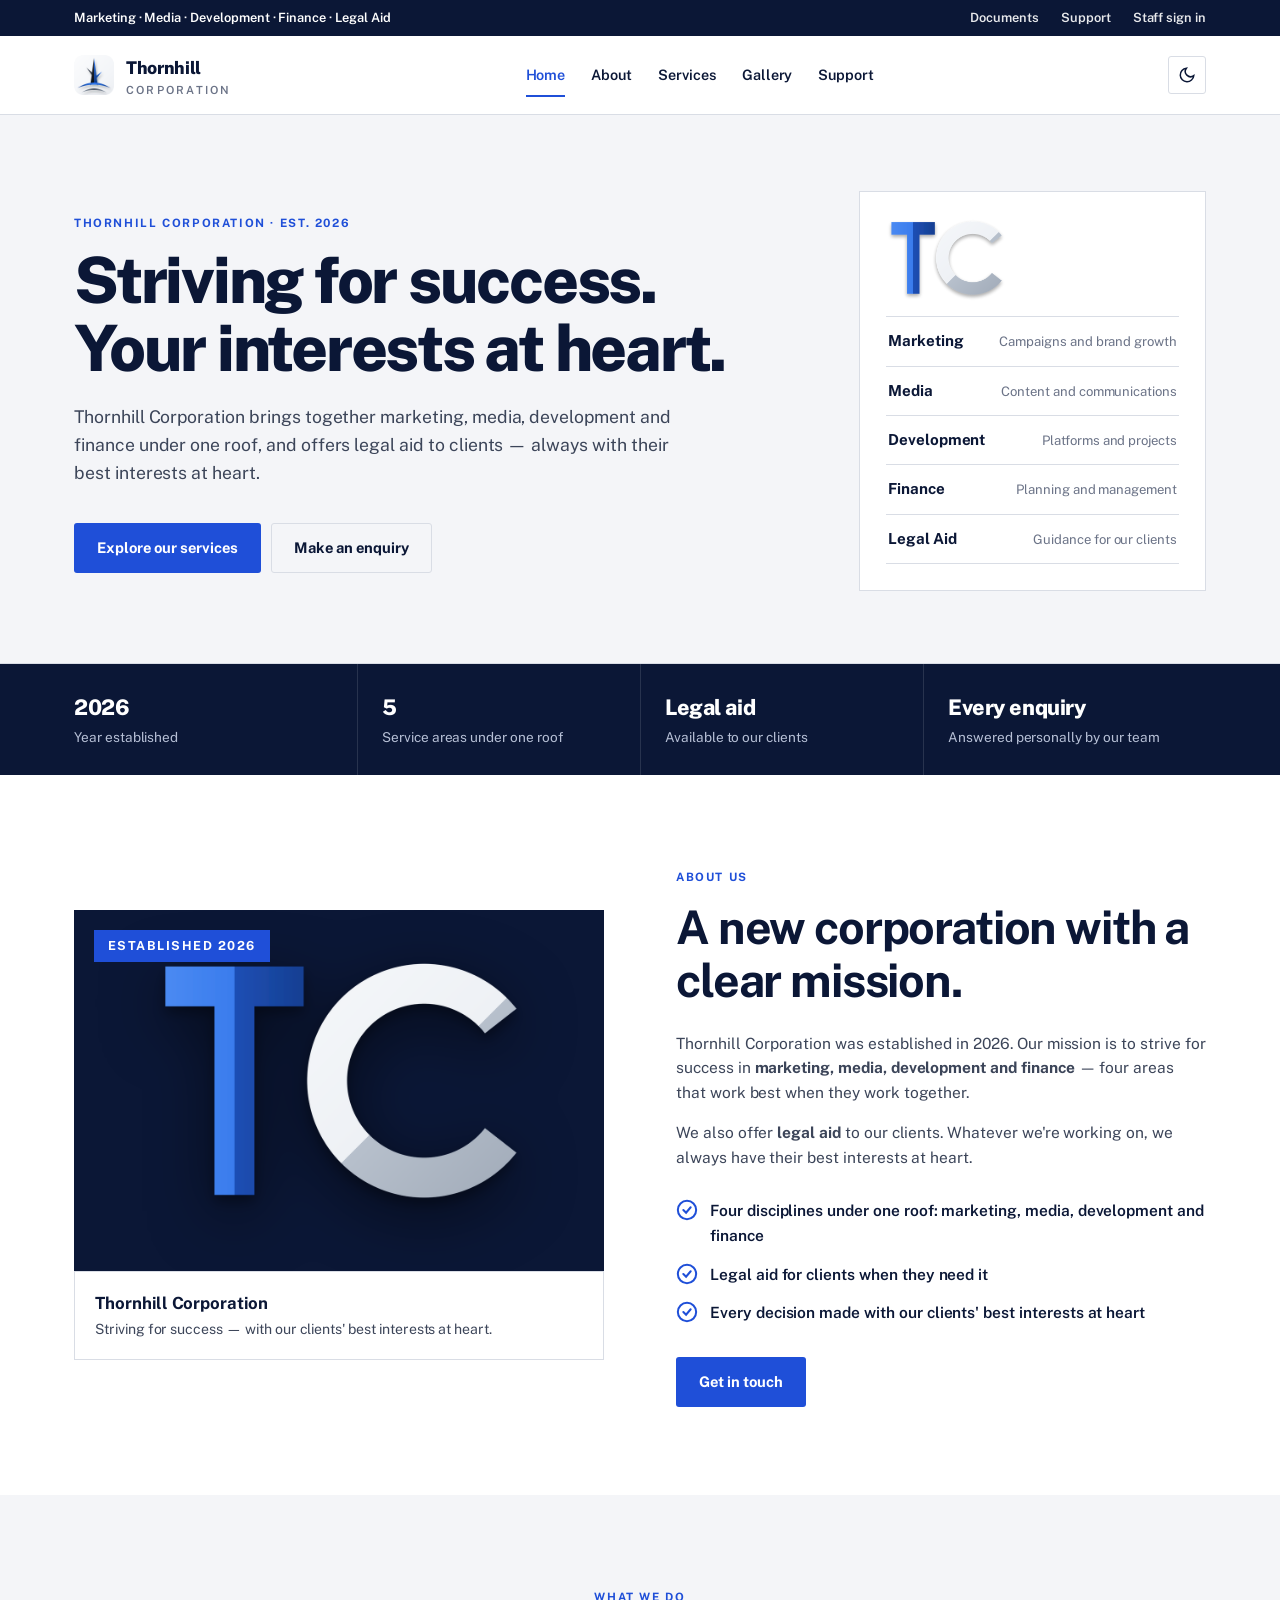
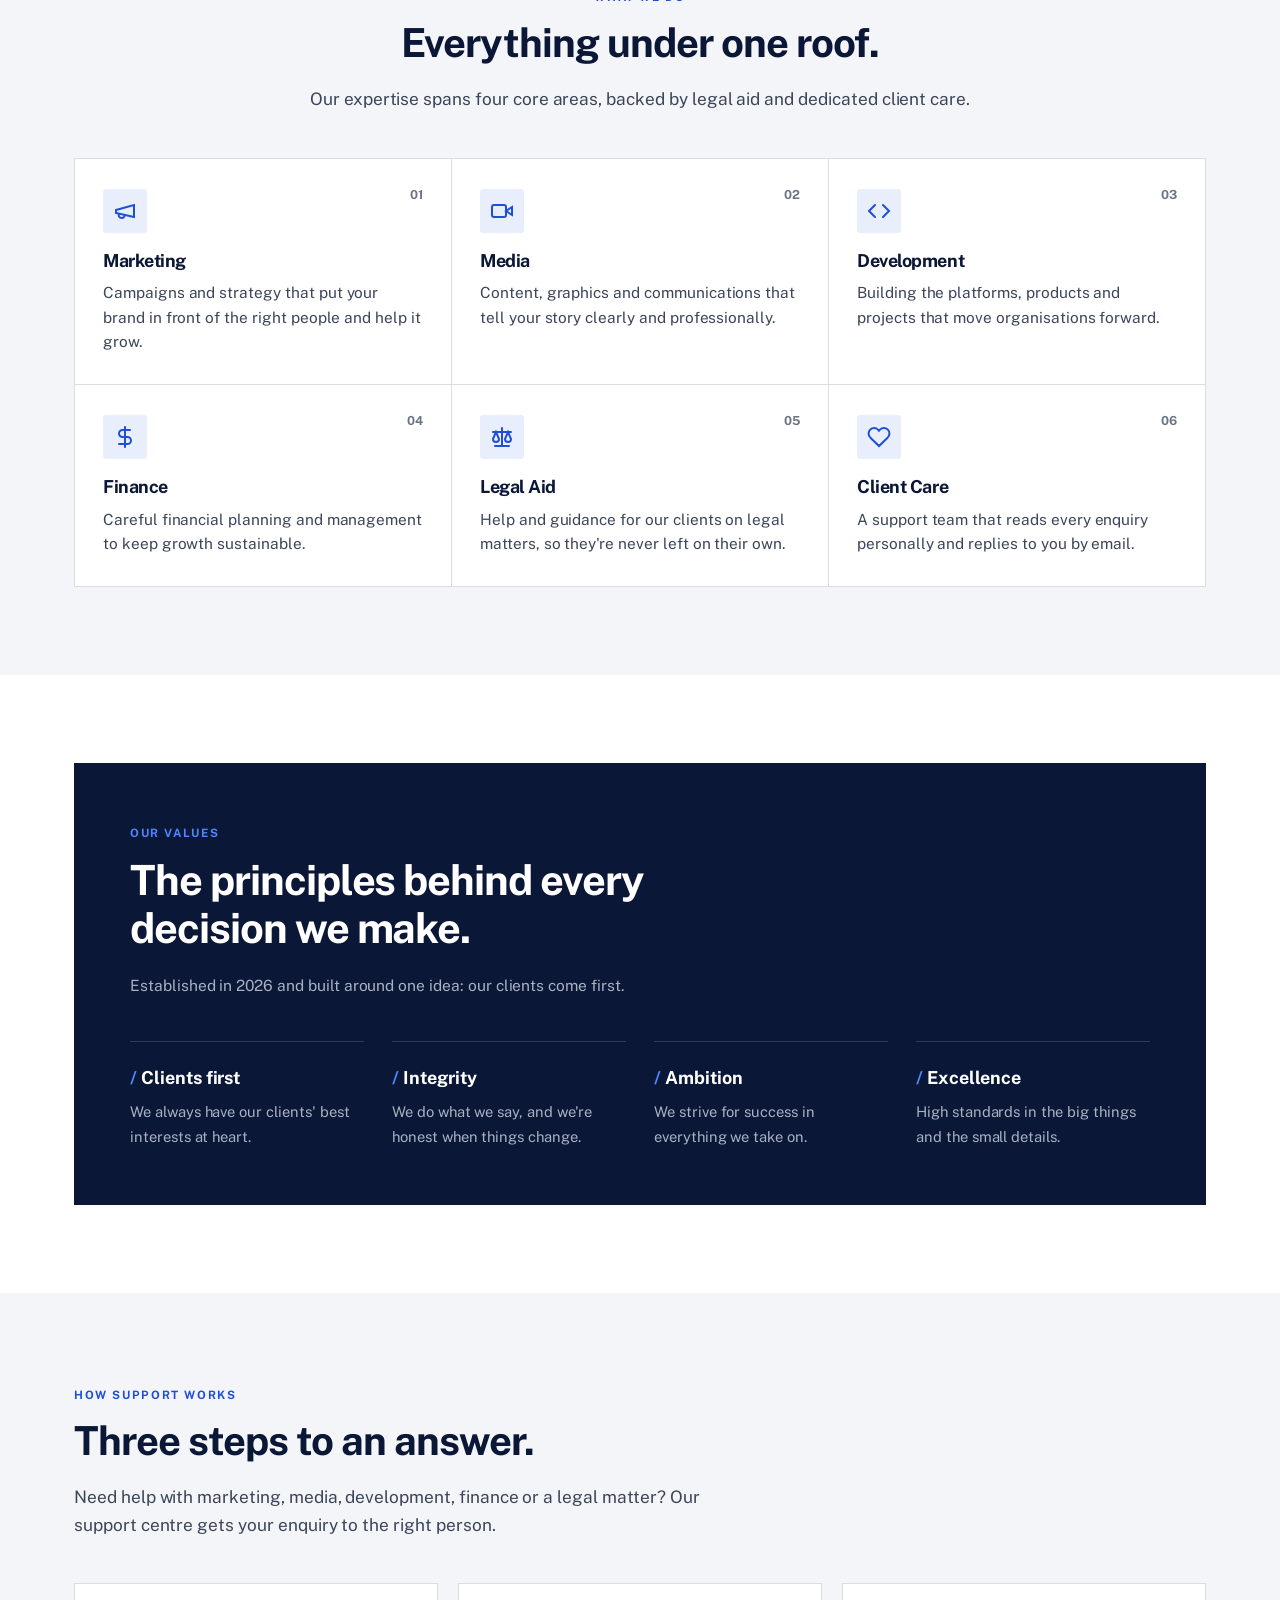
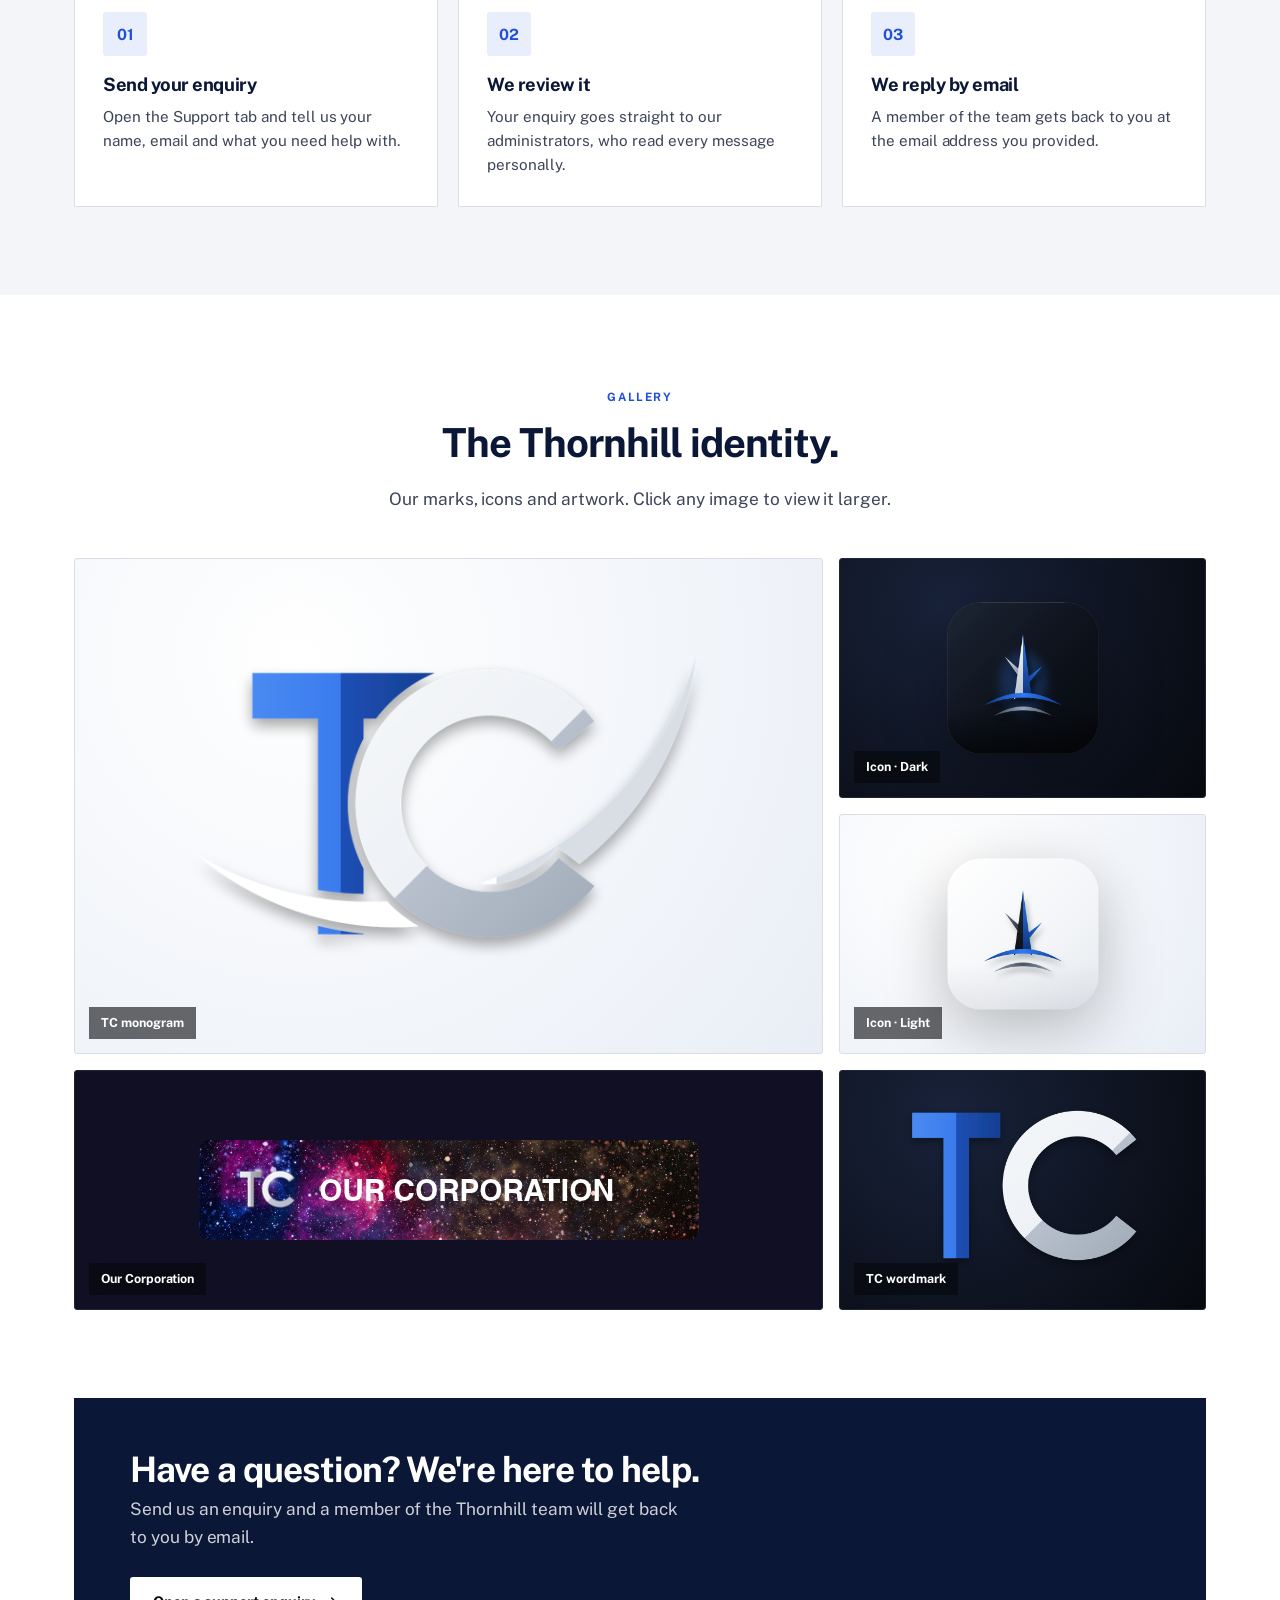
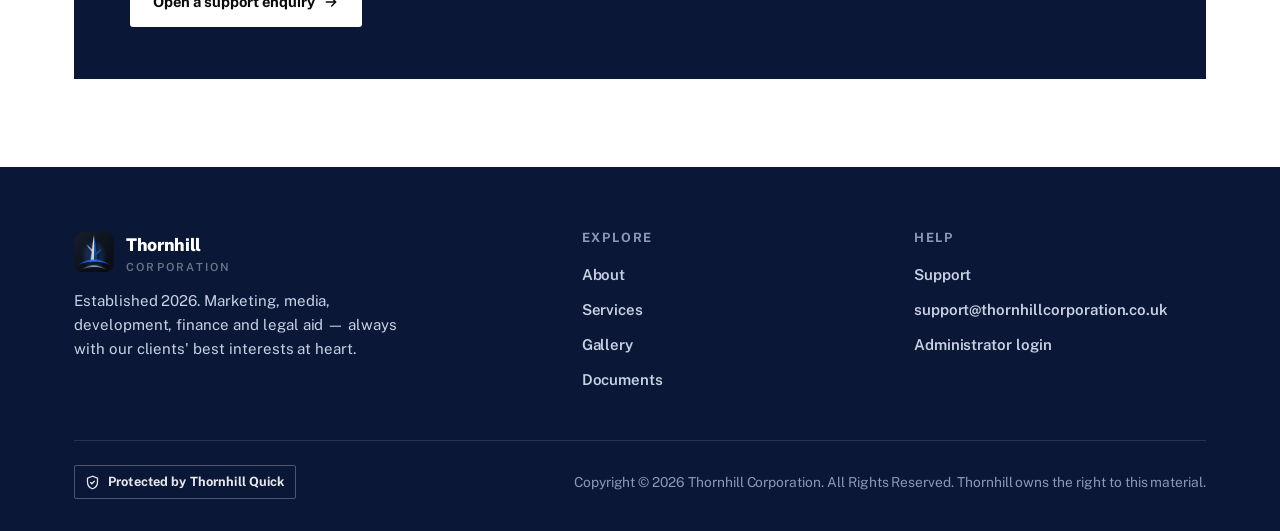
==== commit af617d9a: "Add files via upload" ====
--- a/index.html
+++ b/index.html
@@ -16,13 +16,23 @@
   </script>
   <link rel="preconnect" href="https://fonts.googleapis.com">
   <link rel="preconnect" href="https://fonts.gstatic.com" crossorigin>
-  <link href="https://fonts.googleapis.com/css2?family=Manrope:wght@400;500;600;700&family=Sora:wght@600;700;800&display=swap" rel="stylesheet">
-  <link rel="stylesheet" href="assets/css/styles.css?v=20261112c">
+  <link href="https://fonts.googleapis.com/css2?family=Public+Sans:wght@400;500;600;700;800&display=swap" rel="stylesheet">
+  <link rel="stylesheet" href="assets/css/styles.css?v=20261113c">
 </head>
 <body>
   <a class="skip-link" href="#main">Skip to content</a>
 
   <!-- ============ NAV ============ -->
+  <div class="utilbar">
+    <div class="container utilbar-inner">
+      <span>Marketing · Media · Development · Finance · Legal Aid</span>
+      <nav aria-label="Quick links">
+        <a href="/documents">Documents</a>
+        <a href="/support">Support</a>
+        <a href="/admin-panel">Staff sign in</a>
+      </nav>
+    </div>
+  </div>
   <header class="nav">
     <div class="container nav-inner">
       <a href="/" class="brand" aria-label="Thornhill Corporation home">
@@ -44,10 +54,6 @@
           <svg class="moon" viewBox="0 0 24 24" fill="none" stroke="currentColor" stroke-width="2" stroke-linecap="round"><path d="M21 12.8A9 9 0 1 1 11.2 3a7 7 0 0 0 9.8 9.8z"/></svg>
           <svg class="sun" viewBox="0 0 24 24" fill="none" stroke="currentColor" stroke-width="2" stroke-linecap="round"><circle cx="12" cy="12" r="4"/><path d="M12 2v2M12 20v2M4.9 4.9l1.4 1.4M17.7 17.7l1.4 1.4M2 12h2M20 12h2M4.9 19.1l1.4-1.4M17.7 6.3l1.4-1.4"/></svg>
         </button>
-        <a href="/admin-panel" class="btn btn-dark btn-sm">
-          <svg viewBox="0 0 24 24" fill="none" stroke="currentColor" stroke-width="2" stroke-linecap="round"><rect x="4" y="11" width="16" height="10" rx="2"/><path d="M8 11V7a4 4 0 0 1 8 0v4"/></svg>
-          Admin
-        </a>
         <button class="icon-btn menu-toggle" type="button" aria-label="Open menu" aria-expanded="false">
           <svg viewBox="0 0 24 24" fill="none" stroke="currentColor" stroke-width="2" stroke-linecap="round"><path d="M4 7h16M4 12h16M4 17h16"/></svg>
         </button>
@@ -58,41 +64,36 @@
   <main id="main">
     <!-- ============ HERO ============ -->
     <section class="hero" id="home">
-      <div class="hero-glow" aria-hidden="true"></div>
       <div class="container hero-grid">
         <div>
-          <div class="badge-pill reveal"><span>Est. 2026</span> Marketing · Media · Development · Finance</div>
-          <h1 class="reveal d1">Striving for success.<br><span class="accent">Your interests at heart.</span></h1>
-          <p class="lead reveal d2">Thornhill Corporation brings together marketing, media, development and finance under one roof — and offers legal aid to clients, always with their best interests at heart.</p>
-          <div class="hero-cta reveal d3">
-            <a href="#services" class="btn btn-primary">
-              Explore our services
-              <svg viewBox="0 0 24 24" fill="none" stroke="currentColor" stroke-width="2.2" stroke-linecap="round"><path d="M5 12h14M13 6l6 6-6 6"/></svg>
-            </a>
-            <a href="/support" class="btn btn-ghost">Contact support</a>
-          </div>
-        </div>
-        <div class="hero-visual reveal d2" aria-hidden="true">
-          <div class="orbit"></div>
-          <div class="orbit o2"></div>
-          <div class="hero-mark"><img src="assets/img/tc-logo-swoosh.png" alt=""></div>
-          <div class="float-card f1">
-            <div class="dot"><svg viewBox="0 0 24 24" fill="none" stroke="currentColor" stroke-width="2.2" stroke-linecap="round"><path d="M3 3v18h18"/><path d="m7 15 4-4 3 3 5-6"/></svg></div>
-            <div>Built for growth<small>Marketing to finance</small></div>
-          </div>
-          <div class="float-card f2">
-            <div class="dot"><svg viewBox="0 0 24 24" fill="none" stroke="currentColor" stroke-width="2.2" stroke-linecap="round"><path d="m12 3 8 4v5c0 5-3.5 8-8 9-4.5-1-8-4-8-9V7z"/><path d="m9 12 2 2 4-4"/></svg></div>
-            <div>Legal aid<small>Support for our clients</small></div>
-          </div>
-        </div>
-      </div>
-    </section>
-
-    <!-- ============ STRIP ============ -->
-    <div class="strip" aria-hidden="true">
-      <div class="strip-track">
-        <span>Marketing</span><span>Media</span><span>Development</span><span>Finance</span><span>Legal Aid</span><span>Est. 2026</span>
-        <span>Marketing</span><span>Media</span><span>Development</span><span>Finance</span><span>Legal Aid</span><span>Est. 2026</span>
+          <div class="eyebrow">Thornhill Corporation · Est. 2026</div>
+          <h1>Striving for success. Your interests at heart.</h1>
+          <p class="lead">Thornhill Corporation brings together marketing, media, development and finance under one roof, and offers legal aid to clients — always with their best interests at heart.</p>
+          <div class="hero-cta">
+            <a href="#services" class="btn btn-primary">Explore our services</a>
+            <a href="/support" class="btn btn-ghost">Make an enquiry</a>
+          </div>
+        </div>
+        <aside class="hero-panel" aria-label="Our services">
+          <img src="assets/img/tc-logo.png" alt="Thornhill Corporation" class="hero-logo">
+          <ul class="hero-list">
+            <li><a href="#services"><strong>Marketing</strong><span>Campaigns and brand growth</span></a></li>
+            <li><a href="#services"><strong>Media</strong><span>Content and communications</span></a></li>
+            <li><a href="#services"><strong>Development</strong><span>Platforms and projects</span></a></li>
+            <li><a href="#services"><strong>Finance</strong><span>Planning and management</span></a></li>
+            <li><a href="#services"><strong>Legal Aid</strong><span>Guidance for our clients</span></a></li>
+          </ul>
+        </aside>
+      </div>
+    </section>
+
+    <!-- ============ KEY FACTS ============ -->
+    <div class="facts-bar">
+      <div class="container facts-grid">
+        <div><strong>2026</strong><span>Year established</span></div>
+        <div><strong>5</strong><span>Service areas under one roof</span></div>
+        <div><strong>Legal aid</strong><span>Available to our clients</span></div>
+        <div><strong>Every enquiry</strong><span>Answered personally by our team</span></div>
       </div>
     </div>
 
@@ -270,6 +271,7 @@
         </div>
       </div>
       <div class="footer-bottom">
+        <span class="tq-badge"><svg viewBox="0 0 24 24" fill="none" stroke="currentColor" stroke-width="2" stroke-linecap="round"><path d="M12 2 4 5v6c0 5 3.4 9.3 8 11 4.6-1.7 8-6 8-11V5z"/><path d="m9 12 2 2 4-4"/></svg>Protected by Thornhill Quick</span>
         <p>Copyright © 2026 Thornhill Corporation. All Rights Reserved. Thornhill owns the right to this material.</p>
       </div>
     </div>
@@ -280,7 +282,7 @@
   </button>
   <div class="lightbox" aria-hidden="true"><img alt=""></div>
 
-  <script src="assets/js/config.js?v=20261112c"></script>
-  <script src="assets/js/main.js?v=20261112c"></script>
+  <script src="assets/js/config.js?v=20261113c"></script>
+  <script src="assets/js/main.js?v=20261113c"></script>
 </body>
 </html>
--- a/assets/css/styles.css
+++ b/assets/css/styles.css
@@ -112,7 +112,7 @@
 .brand small { display: block; font-family: var(--font-body); font-weight: 500; font-size: .7rem; letter-spacing: .18em; text-transform: uppercase; color: var(--text-3); line-height: 1; margin-top: 3px; }
 .nav-links { display: flex; align-items: center; gap: 4px; list-style: none; margin: 0; padding: 0; }
 .nav-links a {
-  display: block; padding: 8px 14px; border-radius: 999px;
+  display: block; padding: 8px 14px; border-radius: var(--pill);
   font-weight: 600; font-size: .92rem; color: var(--text-2);
   transition: color .2s, background-color .2s;
 }
@@ -122,7 +122,7 @@
 
 .icon-btn {
   width: 40px; height: 40px; display: grid; place-items: center;
-  border-radius: 999px; border: 1px solid var(--border); background: var(--surface);
+  border-radius: var(--pill); border: 1px solid var(--border); background: var(--surface);
   cursor: pointer; transition: border-color .2s, transform .2s var(--ease), background-color .2s;
 }
 .icon-btn:hover { border-color: var(--accent); transform: translateY(-1px); }
@@ -148,7 +148,7 @@
 /* ---------- Buttons ---------- */
 .btn {
   display: inline-flex; align-items: center; justify-content: center; gap: 8px;
-  padding: 12px 22px; border-radius: 999px; border: 1px solid transparent;
+  padding: 12px 22px; border-radius: var(--pill); border: 1px solid transparent;
   font-weight: 700; font-size: .95rem; cursor: pointer; white-space: nowrap;
   transition: transform .2s var(--ease), box-shadow .2s var(--ease), background-color .2s, border-color .2s, color .2s;
 }
@@ -209,10 +209,10 @@
 .hero-cta { display: flex; flex-wrap: wrap; gap: 12px; }
 .badge-pill {
   display: inline-flex; align-items: center; gap: 10px; padding: 6px 14px 6px 6px; margin-bottom: 28px;
-  border-radius: 999px; border: 1px solid var(--border); background: var(--surface);
+  border-radius: var(--pill); border: 1px solid var(--border); background: var(--surface);
   font-size: .85rem; font-weight: 600; color: var(--text-2); box-shadow: var(--shadow);
 }
-.badge-pill span { background: var(--accent); color: var(--on-accent); padding: 3px 10px; border-radius: 999px; font-size: .75rem; }
+.badge-pill span { background: var(--accent); color: var(--on-accent); padding: 3px 10px; border-radius: var(--pill); font-size: .75rem; }
 
 .hero-visual { position: relative; aspect-ratio: 1; }
 .orbit {
@@ -344,7 +344,7 @@
 .gallery figure { margin: 0; border-radius: var(--radius); cursor: zoom-in; }
 .gallery figure:hover img { transform: scale(1.06); }
 .gallery figcaption {
-  position: absolute; left: 14px; bottom: 14px; padding: 6px 12px; border-radius: 999px; z-index: 1;
+  position: absolute; left: 14px; bottom: 14px; padding: 6px 12px; border-radius: var(--pill); z-index: 1;
   background: rgba(5, 7, 11, .6); color: #fff; font-size: .78rem; font-weight: 700; backdrop-filter: blur(8px);
 }
 @media (max-width: 860px) {
@@ -453,7 +453,7 @@
 /* ---------- Toast ---------- */
 .toast-wrap { position: fixed; bottom: 24px; left: 50%; transform: translateX(-50%); z-index: 300; display: grid; gap: 8px; }
 .toast {
-  background: var(--text); color: var(--bg); padding: 12px 20px; border-radius: 999px; font-weight: 600; font-size: .9rem;
+  background: var(--text); color: var(--bg); padding: 12px 20px; border-radius: var(--pill); font-weight: 600; font-size: .9rem;
   box-shadow: var(--shadow-lg); animation: toastIn .3s var(--ease);
 }
 .toast.error { background: var(--danger); color: #fff; }
@@ -499,7 +499,7 @@
 .about-media .photo-frame { display: grid; place-items: center; }
 .about-media .photo-frame img.mono { position: relative; inset: auto; width: 72%; height: auto; object-fit: contain; margin-bottom: 18%; filter: drop-shadow(0 16px 30px rgba(0, 0, 0, .5)); }
 .est-badge {
-  position: absolute; top: 20px; left: 20px; z-index: 1; padding: 6px 14px; border-radius: 999px;
+  position: absolute; top: 20px; left: 20px; z-index: 1; padding: 6px 14px; border-radius: var(--pill);
   background: rgba(255, 255, 255, .1); border: 1px solid rgba(255, 255, 255, .2); color: #fff;
   font-size: .78rem; font-weight: 700; letter-spacing: .12em; text-transform: uppercase; backdrop-filter: blur(8px);
 }
@@ -522,7 +522,7 @@
 .brand-tile.t-space img { max-width: 92%; max-height: 80%; border-radius: 10px; }
 .brand-tile.t-icon img { max-width: 58%; max-height: 64%; filter: drop-shadow(0 18px 30px rgba(0, 0, 0, .25)); }
 .brand-tile figcaption {
-  position: absolute; left: 14px; bottom: 14px; padding: 6px 12px; border-radius: 999px;
+  position: absolute; left: 14px; bottom: 14px; padding: 6px 12px; border-radius: var(--pill);
   background: rgba(5, 7, 11, .6); color: #fff; font-size: .78rem; font-weight: 700; backdrop-filter: blur(8px);
 }
 .gallery .brand-tile:nth-child(1) { grid-column: span 2; grid-row: span 2; }
@@ -539,3 +539,184 @@
   box-shadow: 0 0 0 12px rgba(37, 99, 235, .07), 0 30px 80px rgba(29, 78, 216, .28);
 }
 .hero-mark img { width: 80%; filter: drop-shadow(0 8px 16px rgba(10, 20, 40, .18)); }
+
+/* ==========================================================================
+   PROFESSIONAL THEME (Nov 2026)
+   Flat, square and simple: navy, white and blue. Overrides the earlier look.
+   ========================================================================== */
+:root, [data-theme="light"] {
+  --font-display: "Public Sans", "Segoe UI", system-ui, sans-serif;
+  --font-body: "Public Sans", "Segoe UI", system-ui, sans-serif;
+  --pill: 3px;
+  --radius-sm: 2px; --radius: 3px; --radius-lg: 4px;
+  --navy: #0b1736;
+  --navy-2: #13224a;
+  --bg: #ffffff; --bg-alt: #f4f5f8; --surface: #ffffff; --surface-2: #eef0f4;
+  --border: #d9dde5; --text: #0b1736; --text-2: #3c4559; --text-3: #6b7387;
+  --accent: #1f4fd8; --accent-strong: #173fb0; --accent-soft: #e9eefc;
+  --shadow: none; --shadow-lg: 0 10px 30px rgba(11, 23, 54, .12);
+  --nav-bg: #ffffff; --grid-line: transparent;
+}
+[data-theme="dark"] {
+  --pill: 3px; --radius-sm: 2px; --radius: 3px; --radius-lg: 4px;
+  --navy: #050a18; --navy-2: #0c1530;
+  --bg: #0a0f1c; --bg-alt: #0e1424; --surface: #111829; --surface-2: #182033;
+  --border: #253049; --text: #eef1f7; --text-2: #b4bccc; --text-3: #7d879c;
+  --accent: #6f95ff; --accent-strong: #4f7cf5; --accent-soft: rgba(111, 149, 255, .12);
+  --shadow: none; --shadow-lg: 0 10px 30px rgba(0, 0, 0, .5);
+  --nav-bg: #0a0f1c; --grid-line: transparent;
+}
+body { font-size: 15.5px; line-height: 1.6; letter-spacing: -0.003em; }
+h1, h2, h3, h4 { font-weight: 700; letter-spacing: -0.025em; color: var(--text); }
+::selection { background: var(--accent); }
+
+/* Remove decorative effects from the old design */
+.hero::before, .hero-glow, .page-head::before, .cta::before, .band::before, .card::after,
+.photo-frame::before, .login-side::before, .login-side::after, .orbit, .float-card { display: none !important; }
+.reveal { opacity: 1 !important; transform: none !important; transition: none !important; }
+.btn, .card, .step, .pub-doc, .doc-card, .icon-btn, .brand-tile img { transition: background-color .15s, border-color .15s, color .15s !important; transform: none !important; }
+.btn:hover, .card:hover, .pub-doc:hover, .icon-btn:hover { transform: none !important; box-shadow: none !important; }
+
+/* Top utility bar */
+.utilbar { background: var(--navy); color: #fff; font-size: .8rem; font-weight: 600; }
+.utilbar-inner { display: flex; align-items: center; justify-content: space-between; gap: 16px; min-height: 36px; }
+.utilbar nav { display: flex; gap: 22px; }
+.utilbar a { color: #fff; opacity: .9; }
+.utilbar a:hover { opacity: 1; text-decoration: underline; }
+@media (max-width: 640px) { .utilbar-inner > span { display: none; } .utilbar-inner { justify-content: center; } }
+
+/* Header */
+.nav { position: sticky; background: var(--nav-bg); backdrop-filter: none; -webkit-backdrop-filter: none; border-bottom: 1px solid var(--border); }
+.nav.scrolled { box-shadow: 0 1px 0 var(--border); }
+.nav-inner { height: 78px; }
+.brand { font-weight: 800; letter-spacing: -0.02em; font-size: 1.1rem; }
+.brand img { width: 40px; height: 40px; border-radius: 4px; }
+.brand small { letter-spacing: .2em; font-weight: 600; }
+.nav-links { gap: 2px; }
+.nav-links a { padding: 8px 12px; font-size: .9rem; font-weight: 600; color: var(--text); background: none !important; border-radius: 0; position: relative; }
+.nav-links a:hover { color: var(--accent); }
+.nav-links a.active { color: var(--accent); }
+.nav-links a.active::after { content: ""; position: absolute; left: 12px; right: 12px; bottom: -2px; height: 2px; background: var(--accent); }
+.icon-btn { border-radius: 3px; background: transparent; width: 38px; height: 38px; }
+@media (max-width: 860px) { .nav-links { inset: 114px 0 auto 0; } .nav-links a.active::after { display: none; } }
+
+/* Buttons */
+.btn { border-radius: 3px; font-weight: 700; font-size: .92rem; padding: 12px 22px; letter-spacing: 0; }
+.btn-primary { background: var(--accent); box-shadow: none; }
+.btn-primary:hover { background: var(--accent-strong); }
+.btn-ghost { background: transparent; border: 1px solid var(--border); }
+.btn-ghost:hover { border-color: var(--text); color: var(--text); }
+.btn-dark { background: var(--navy); color: #fff; }
+[data-theme="dark"] .btn-dark { background: #eef1f7; color: #0a0f1c; }
+.btn-sm { padding: 8px 14px; font-size: .85rem; }
+
+/* Eyebrows & section headings */
+.eyebrow { font-size: .72rem; letter-spacing: .14em; color: var(--accent); font-weight: 700; margin-bottom: 14px; }
+.eyebrow::before, .section-head.center .eyebrow::after { display: none; }
+section { padding: 88px 0; }
+.section-head { margin-bottom: 44px; }
+.section-head h2 { font-size: clamp(1.8rem, 3.2vw, 2.5rem); }
+.section-alt { background: var(--bg-alt); }
+
+/* Hero: grey band, big type, plain panel */
+.hero { background: var(--bg-alt); padding: 76px 0 72px; border-bottom: 1px solid var(--border); }
+.hero-grid { grid-template-columns: 1.35fr .65fr; gap: 64px; align-items: center; }
+.hero h1 { font-size: clamp(2.4rem, 5.2vw, 4rem); font-weight: 800; letter-spacing: -0.035em; line-height: 1.05; margin-bottom: 22px; color: var(--text); }
+.hero .lead { font-size: 1.1rem; max-width: 600px; color: var(--text-2); }
+.hero-cta { gap: 10px; }
+.hero-panel { background: var(--surface); border: 1px solid var(--border); padding: 26px; }
+.hero-logo { width: 120px; height: auto; margin-bottom: 14px; }
+.hero-list { list-style: none; margin: 0; padding: 0; border-top: 1px solid var(--border); }
+.hero-list li { border-bottom: 1px solid var(--border); }
+.hero-list a { display: flex; justify-content: space-between; align-items: baseline; gap: 12px; padding: 12px 2px; }
+.hero-list strong { font-size: .95rem; color: var(--text); }
+.hero-list span { font-size: .82rem; color: var(--text-3); text-align: right; }
+.hero-list a:hover strong { color: var(--accent); }
+@media (max-width: 960px) { .hero-grid { grid-template-columns: 1fr; } .hero-panel { max-width: 520px; } }
+
+/* Key facts bar */
+.facts-bar { background: var(--navy); color: #fff; }
+.facts-grid { display: grid; grid-template-columns: repeat(4, 1fr); }
+.facts-grid > div { padding: 26px 24px; border-left: 1px solid rgba(255,255,255,.12); }
+.facts-grid > div:first-child { border-left: 0; padding-left: 0; }
+.facts-grid strong { display: block; font-size: 1.35rem; font-weight: 800; letter-spacing: -0.02em; }
+.facts-grid span { font-size: .85rem; color: #b7c0d6; }
+@media (max-width: 860px) { .facts-grid { grid-template-columns: 1fr 1fr; } .facts-grid > div { padding: 18px 16px; border-left: 0; border-top: 1px solid rgba(255,255,255,.12); } .facts-grid > div:nth-child(-n+2) { border-top: 0; } .facts-grid > div:first-child { padding-left: 16px; } }
+
+/* About */
+.about-media { aspect-ratio: 4 / 3.4; border-radius: 0; }
+.photo-frame { background: var(--navy); }
+.about-tag { border-radius: 0; background: var(--surface); backdrop-filter: none; border: 1px solid var(--border); left: 0; right: 0; bottom: 0; }
+.est-badge { border-radius: 0; background: var(--accent); border: 0; }
+.checklist li svg { color: var(--accent); }
+
+/* Cards: bordered grid, no lift */
+.card-grid.six { gap: 0; border-top: 1px solid var(--border); border-left: 1px solid var(--border); }
+.card-grid.six .card { border-radius: 0; border-top: 0; border-left: 0; padding: 30px 28px; background: var(--surface); }
+.card:hover { border-color: var(--border); background: var(--bg-alt); }
+.card-icon { border-radius: 3px; width: 44px; height: 44px; background: var(--accent-soft); color: var(--accent); margin-bottom: 18px; }
+.card:hover .card-icon { background: var(--accent); color: #fff; }
+.card h3 { font-size: 1.12rem; }
+.card .num { font-size: .78rem; }
+
+/* Values band */
+.band { border-radius: 0; background: var(--navy); padding: 56px; }
+.value { border-top-color: rgba(255,255,255,.15); }
+
+/* Steps */
+.step { border-radius: 0; }
+.step::before { border-radius: 3px; }
+
+/* Gallery */
+.brand-tile { border-radius: 0; }
+.brand-tile figcaption, .gallery figcaption { border-radius: 0; }
+
+/* CTA */
+.cta { border-radius: 0; background: var(--navy); text-align: left; padding: 52px 56px; display: grid; grid-template-columns: 1fr auto; gap: 24px; align-items: center; }
+.cta h2 { margin: 0 0 6px; font-size: clamp(1.6rem, 3vw, 2.2rem); }
+.cta p { margin: 0; }
+.cta .btn { border-radius: 3px; }
+@media (max-width: 760px) { .cta { grid-template-columns: 1fr; padding: 36px 26px; } }
+
+/* Inner page headers: grey band like the hero */
+.page-head { background: var(--bg-alt); border-bottom: 1px solid var(--border); padding: 64px 0 52px; margin-bottom: 56px; }
+.page-head h1 { font-size: clamp(2.2rem, 4.6vw, 3.4rem); font-weight: 800; }
+.page-head.nf { margin-bottom: 0; }
+
+/* Forms */
+.panel { border-radius: 0; box-shadow: none; background: var(--bg-alt); }
+.input, .field input, .field select, .field textarea { border-radius: 2px; background: var(--surface); border-color: #c9cfda; }
+[data-theme="dark"] .input, [data-theme="dark"] .field input, [data-theme="dark"] .field select, [data-theme="dark"] .field textarea { border-color: var(--border); }
+.input:focus, .field input:focus, .field select:focus, .field textarea:focus { box-shadow: 0 0 0 3px var(--accent-soft); }
+.info-card { background: var(--surface); }
+.ref { border-radius: 2px; }
+
+/* Footer */
+.footer { background: var(--navy); color: #c9d1e4; border-top: 0; }
+.footer .brand, .footer h4 { color: #fff; }
+.footer h4 { color: #8d98b3; }
+.footer ul a, .footer-about p { color: #c9d1e4; }
+.footer ul a:hover { color: #fff; }
+.footer-bottom { border-top-color: rgba(255,255,255,.12); color: #8d98b3; }
+.footer-bottom p { color: #8d98b3; }
+.footer .logo-light { display: none !important; }
+.footer .logo-dark { display: block !important; }
+
+/* Thornhill Quick badge */
+.tq-badge { display: inline-flex; align-items: center; gap: 8px; font-size: .8rem; font-weight: 700; letter-spacing: .01em; color: inherit;
+  padding: 6px 10px; border: 1px solid currentColor; border-radius: 2px; opacity: .9; white-space: nowrap; }
+.tq-badge svg { width: 15px; height: 15px; }
+.footer .tq-badge { color: #fff; border-color: rgba(255,255,255,.3); }
+
+/* Misc */
+.toast { border-radius: 3px; }
+.to-top { border-radius: 3px; }
+.lightbox img { border-radius: 0; }
+.success .tick { border-radius: 3px; }
+[data-theme="dark"] .btn-primary { background: #2f5ee8; color: #fff; }
+[data-theme="dark"] .btn-primary:hover { background: #2450cf; }
+[data-theme="dark"] .facts-bar { background: #111a33; border-top: 1px solid var(--border); border-bottom: 1px solid var(--border); }
+.cta { display: block; }
+.cta p { margin: 0 0 26px; max-width: 560px; }
+.cta .btn { width: auto; }
+.to-top { background: var(--surface); color: var(--text); border: 1px solid var(--border); }
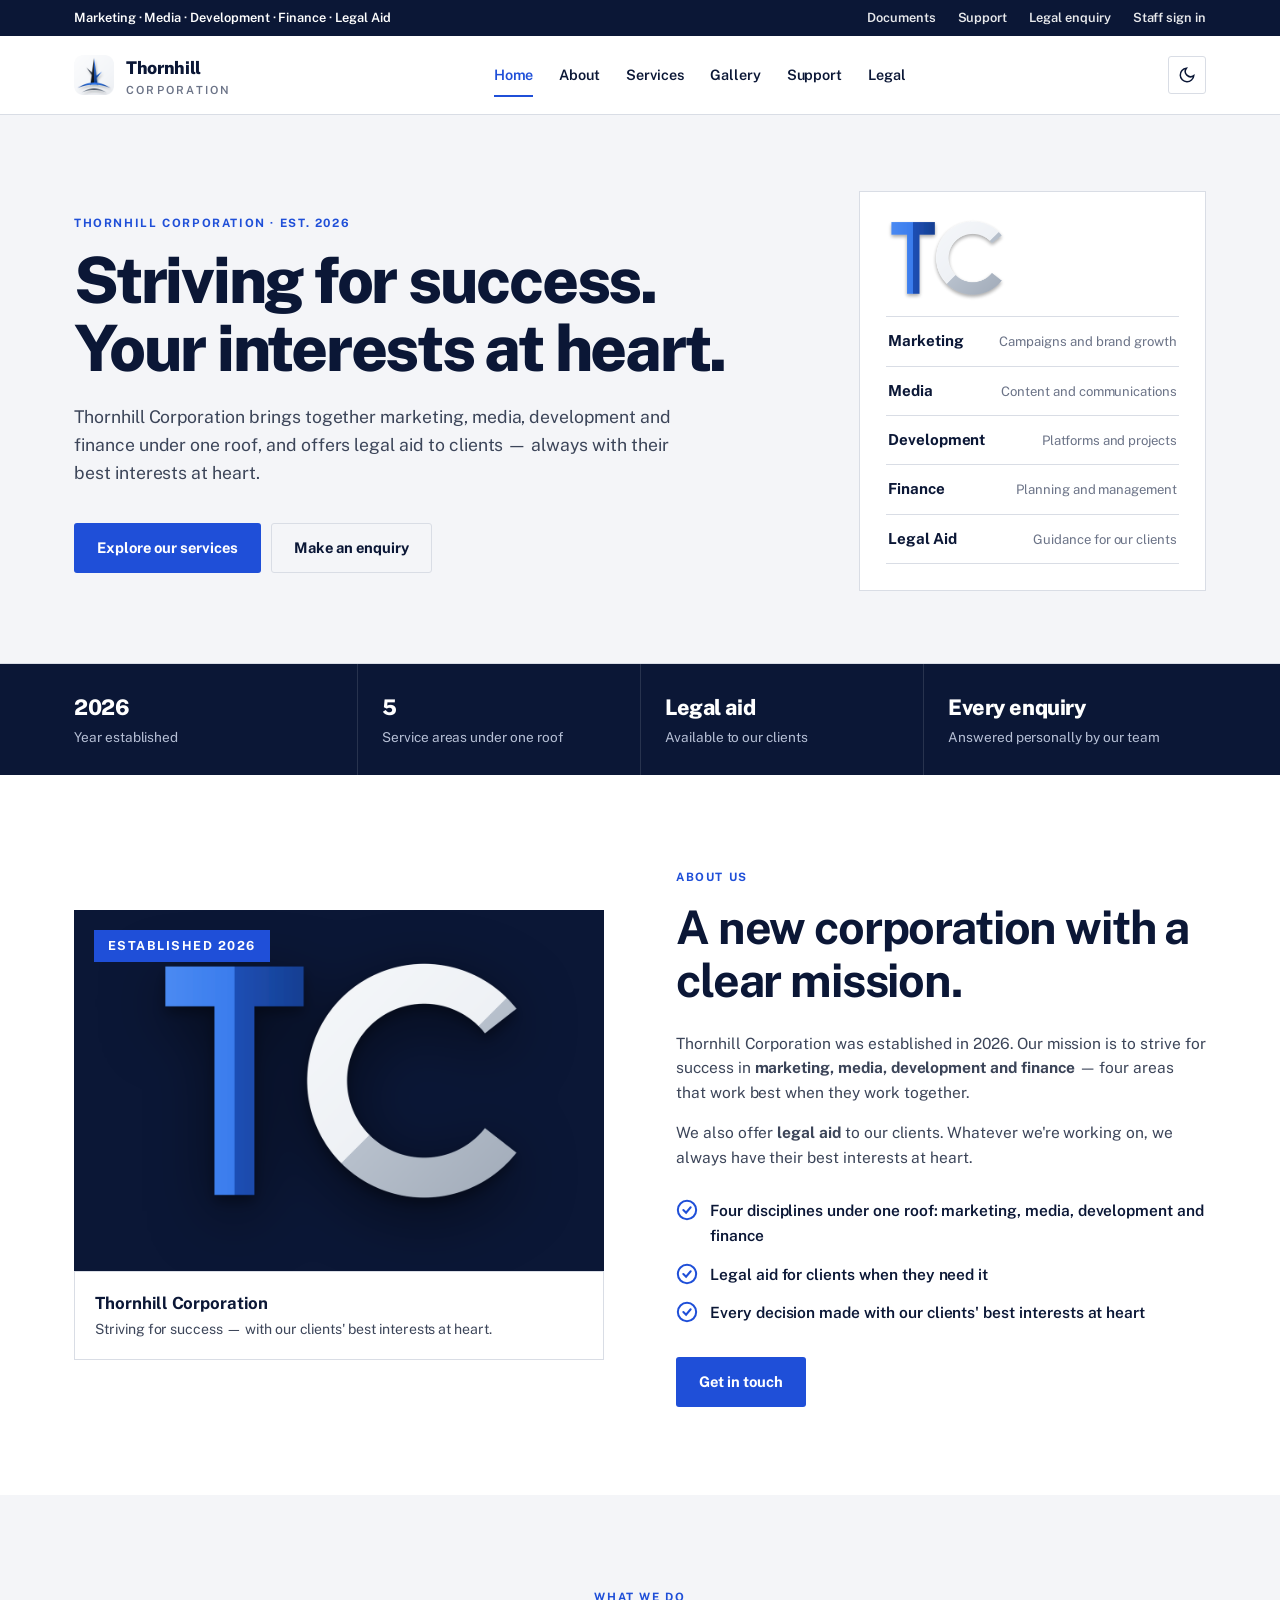
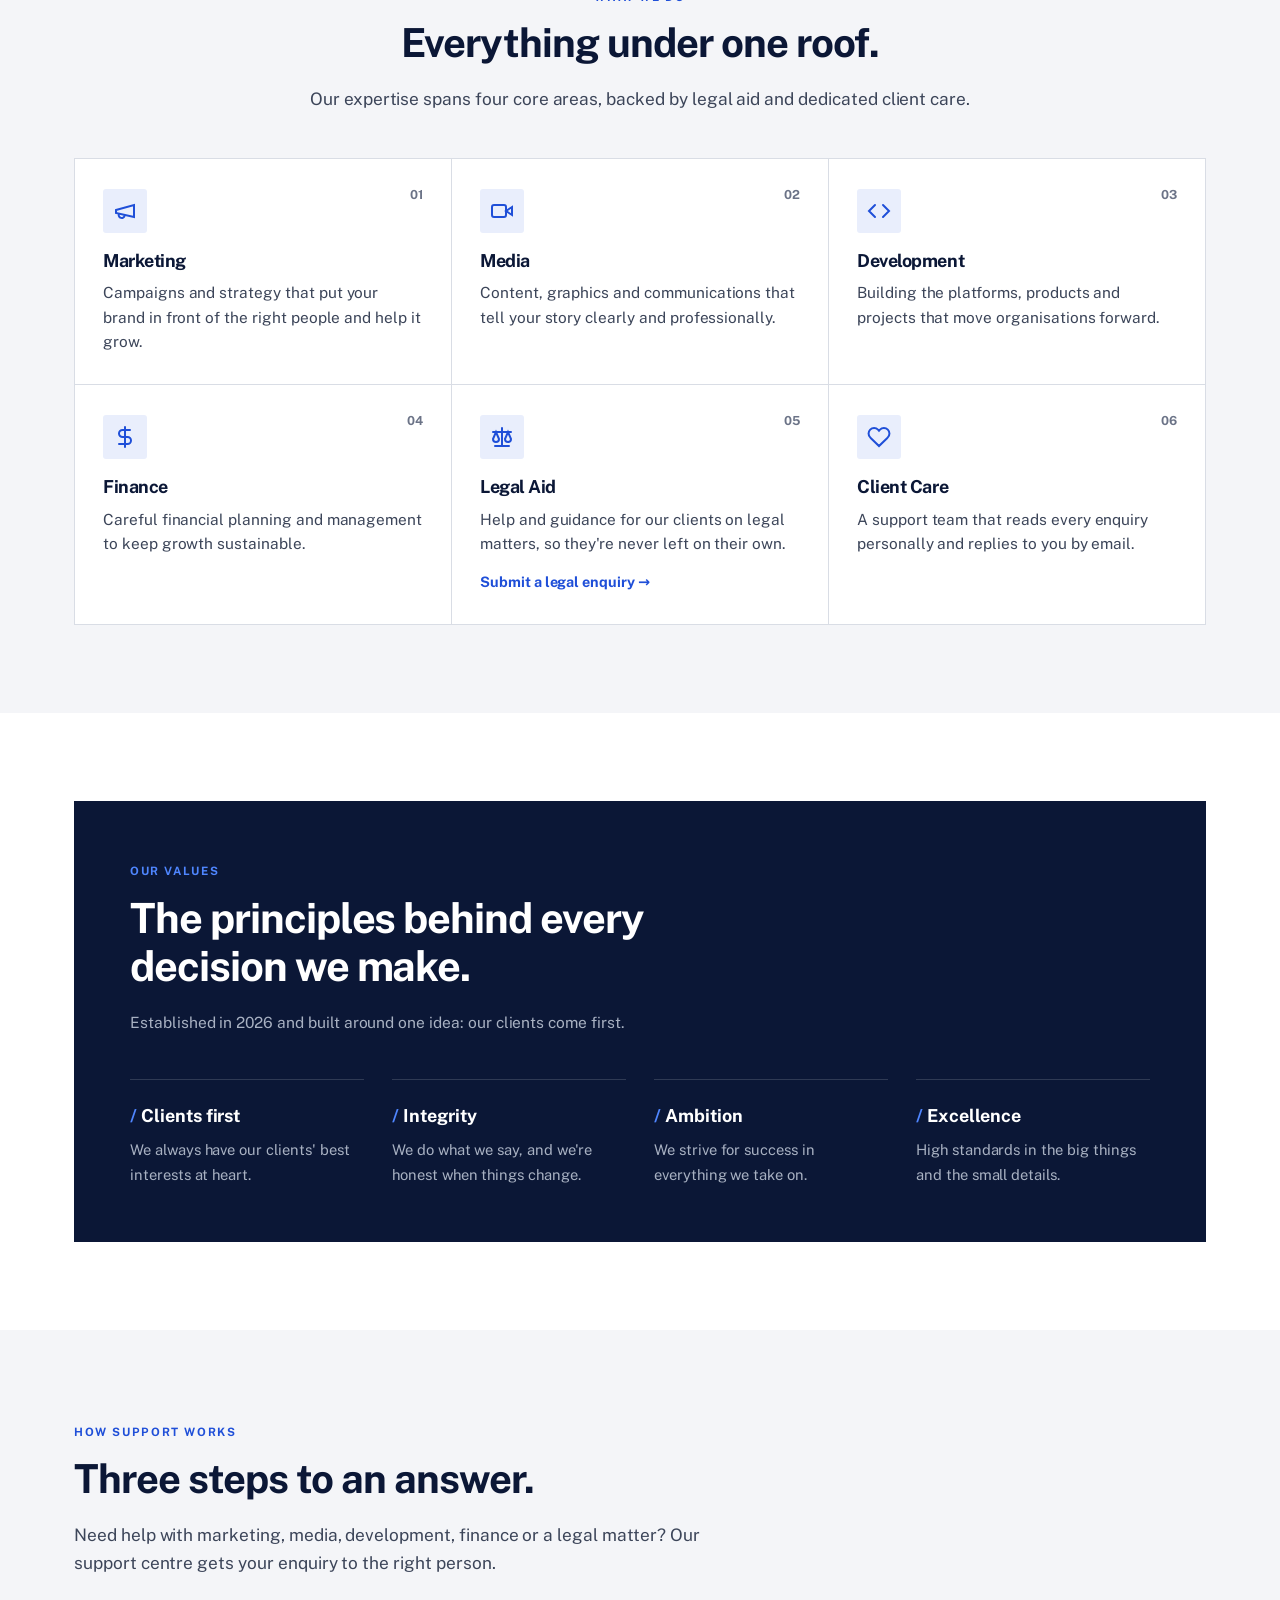
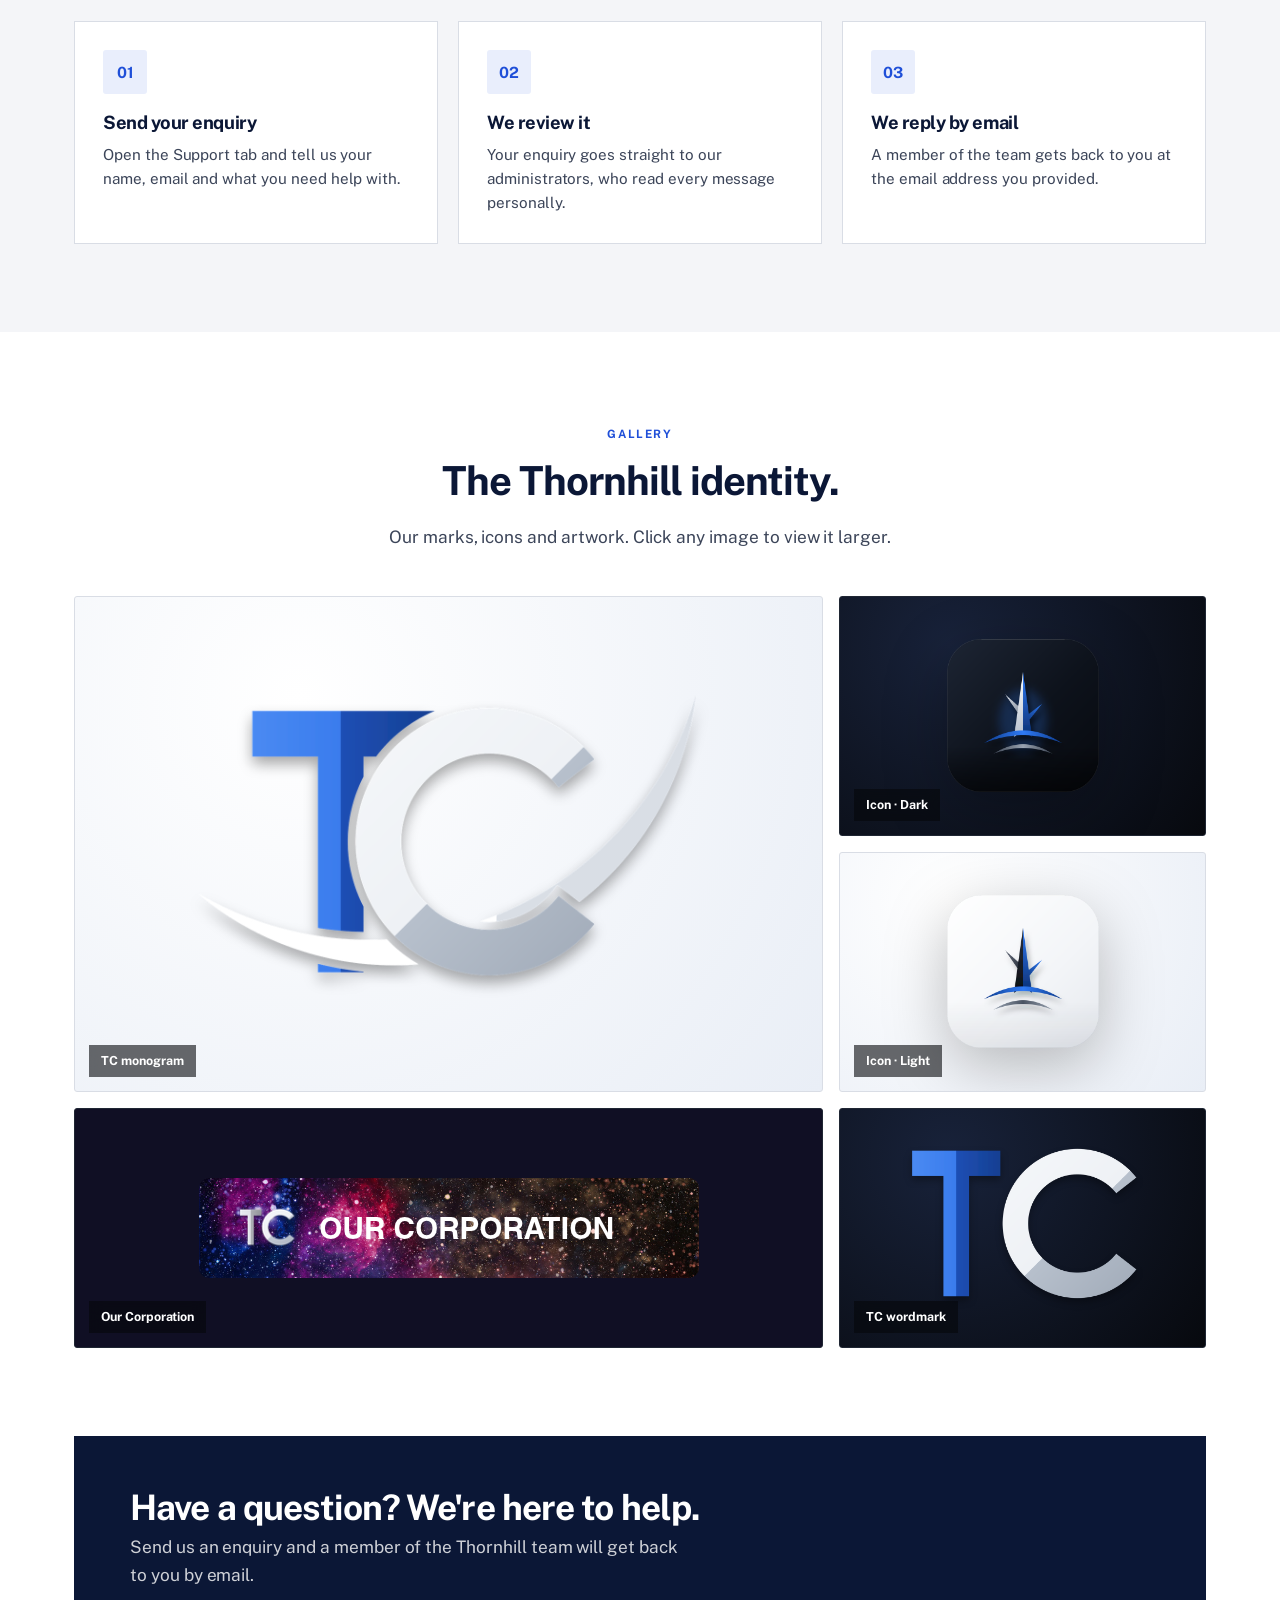
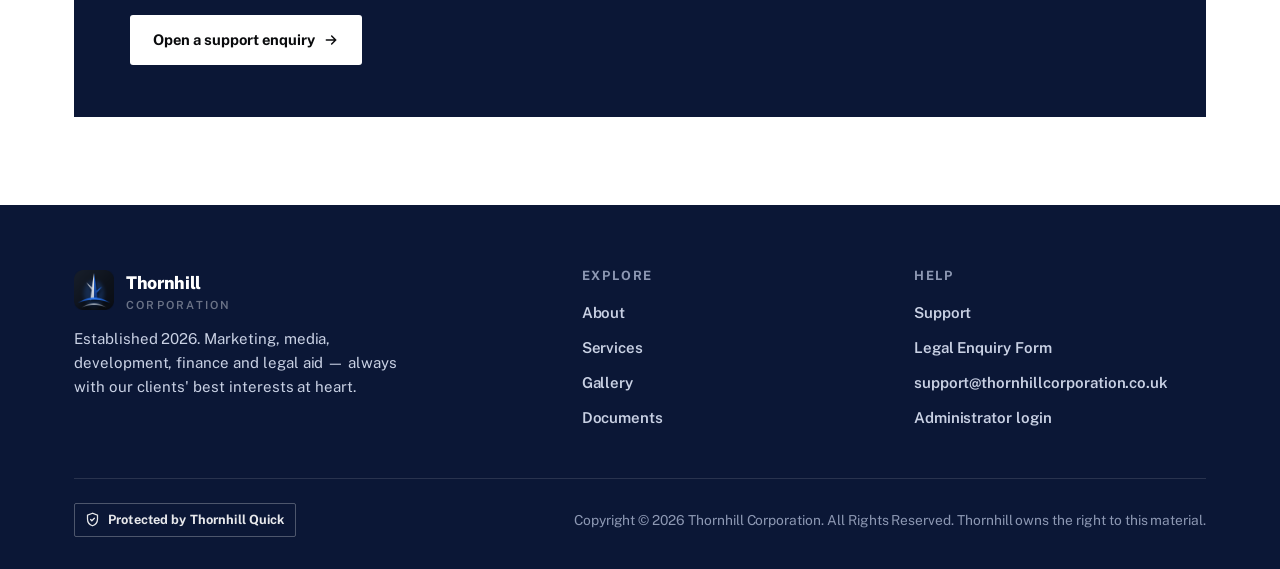
==== commit 65624f0f: "Add files via upload" ====
--- a/index.html
+++ b/index.html
@@ -17,7 +17,7 @@
   <link rel="preconnect" href="https://fonts.googleapis.com">
   <link rel="preconnect" href="https://fonts.gstatic.com" crossorigin>
   <link href="https://fonts.googleapis.com/css2?family=Public+Sans:wght@400;500;600;700;800&display=swap" rel="stylesheet">
-  <link rel="stylesheet" href="assets/css/styles.css?v=20261113c">
+  <link rel="stylesheet" href="assets/css/styles.css?v=20261114a">
 </head>
 <body>
   <a class="skip-link" href="#main">Skip to content</a>
@@ -29,6 +29,7 @@
       <nav aria-label="Quick links">
         <a href="/documents">Documents</a>
         <a href="/support">Support</a>
+        <a href="/legal">Legal enquiry</a>
         <a href="/admin-panel">Staff sign in</a>
       </nav>
     </div>
@@ -47,6 +48,7 @@
           <li><a href="#services">Services</a></li>
           <li><a href="#gallery">Gallery</a></li>
           <li><a href="/support">Support</a></li>
+          <li><a href="/legal">Legal</a></li>
         </ul>
       </nav>
       <div class="nav-actions">
@@ -163,6 +165,7 @@
             <div class="card-icon"><svg viewBox="0 0 24 24" fill="none" stroke="currentColor" stroke-width="2" stroke-linecap="round"><path d="M12 3v18M5 21h14M3 7h18"/><path d="m6 7-3 7a3 3 0 0 0 6 0L6 7zM18 7l-3 7a3 3 0 0 0 6 0l-3-7z"/></svg></div>
             <h3>Legal Aid</h3>
             <p>Help and guidance for our clients on legal matters, so they're never left on their own.</p>
+            <a class="card-link" href="/legal">Submit a legal enquiry →</a>
           </article>
           <article class="card reveal d2">
             <span class="num">06</span>
@@ -265,6 +268,7 @@
           <h4>Help</h4>
           <ul>
             <li><a href="/support">Support</a></li>
+            <li><a href="/legal">Legal Enquiry Form</a></li>
             <li><a href="mailto:support@thornhill.example" data-support-email>support@thornhill.example</a></li>
             <li><a href="/admin-panel">Administrator login</a></li>
           </ul>
@@ -282,7 +286,7 @@
   </button>
   <div class="lightbox" aria-hidden="true"><img alt=""></div>
 
-  <script src="assets/js/config.js?v=20261113c"></script>
-  <script src="assets/js/main.js?v=20261113c"></script>
+  <script src="assets/js/config.js?v=20261114a"></script>
+  <script src="assets/js/main.js?v=20261114a"></script>
 </body>
 </html>
--- a/assets/css/styles.css
+++ b/assets/css/styles.css
@@ -720,3 +720,7 @@
 .cta p { margin: 0 0 26px; max-width: 560px; }
 .cta .btn { width: auto; }
 .to-top { background: var(--surface); color: var(--text); border: 1px solid var(--border); }
+
+/* Homepage: link under the Legal Aid service card */
+.card-link { display: inline-block; margin-top: 14px; font-weight: 700; font-size: .9rem; color: var(--accent); }
+.card-link:hover { text-decoration: underline; }
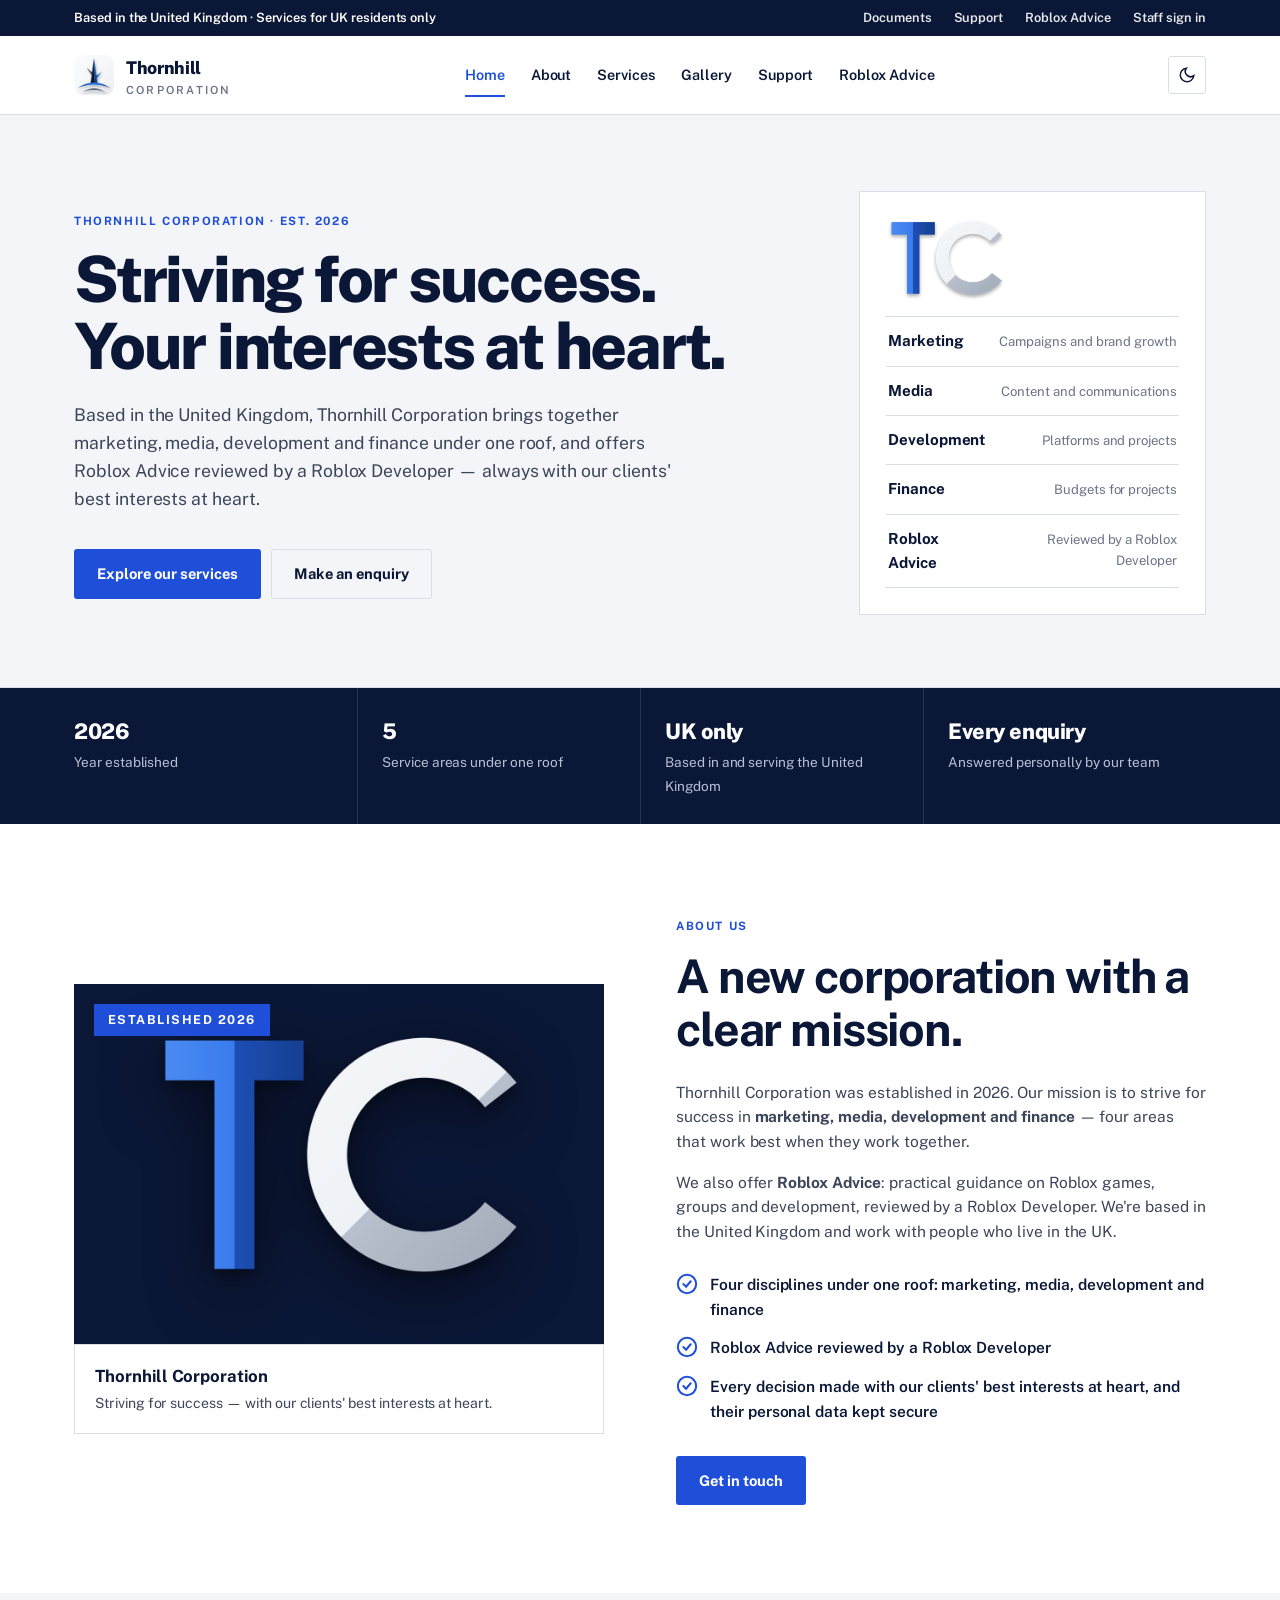
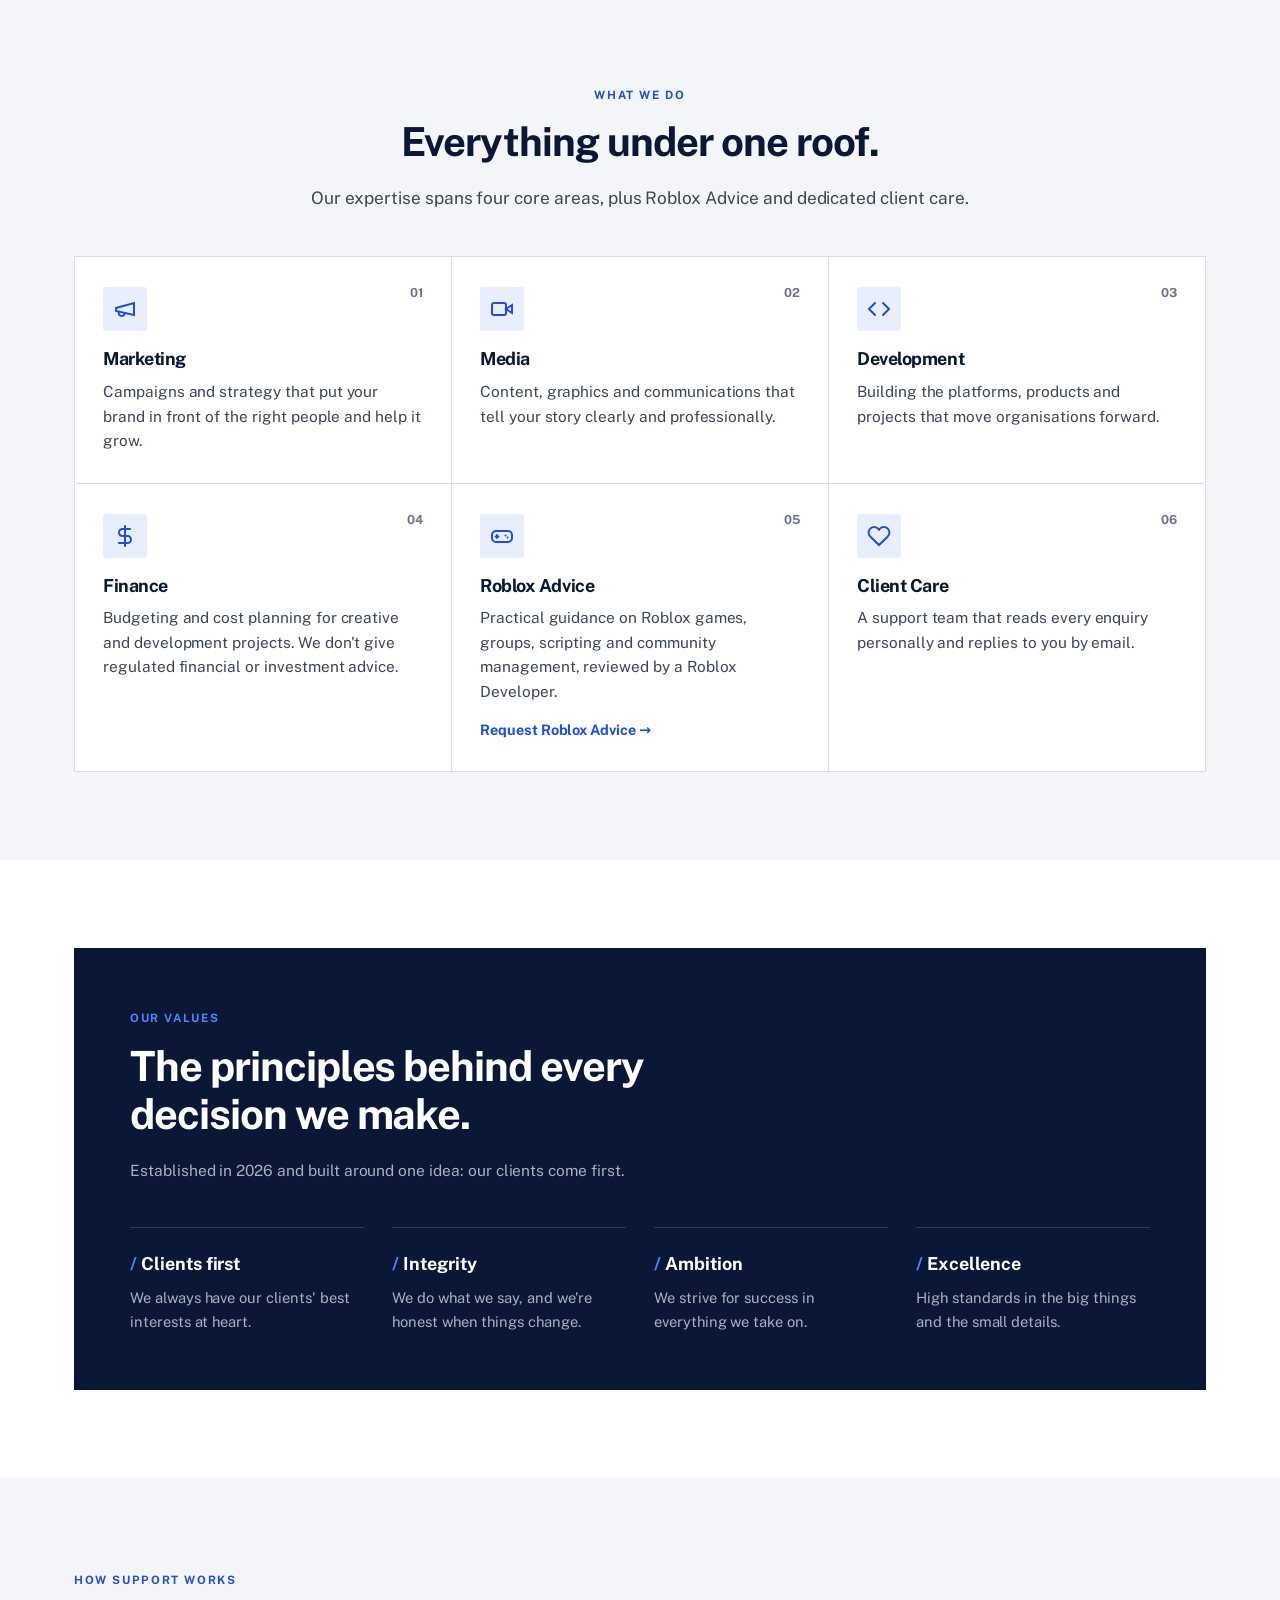
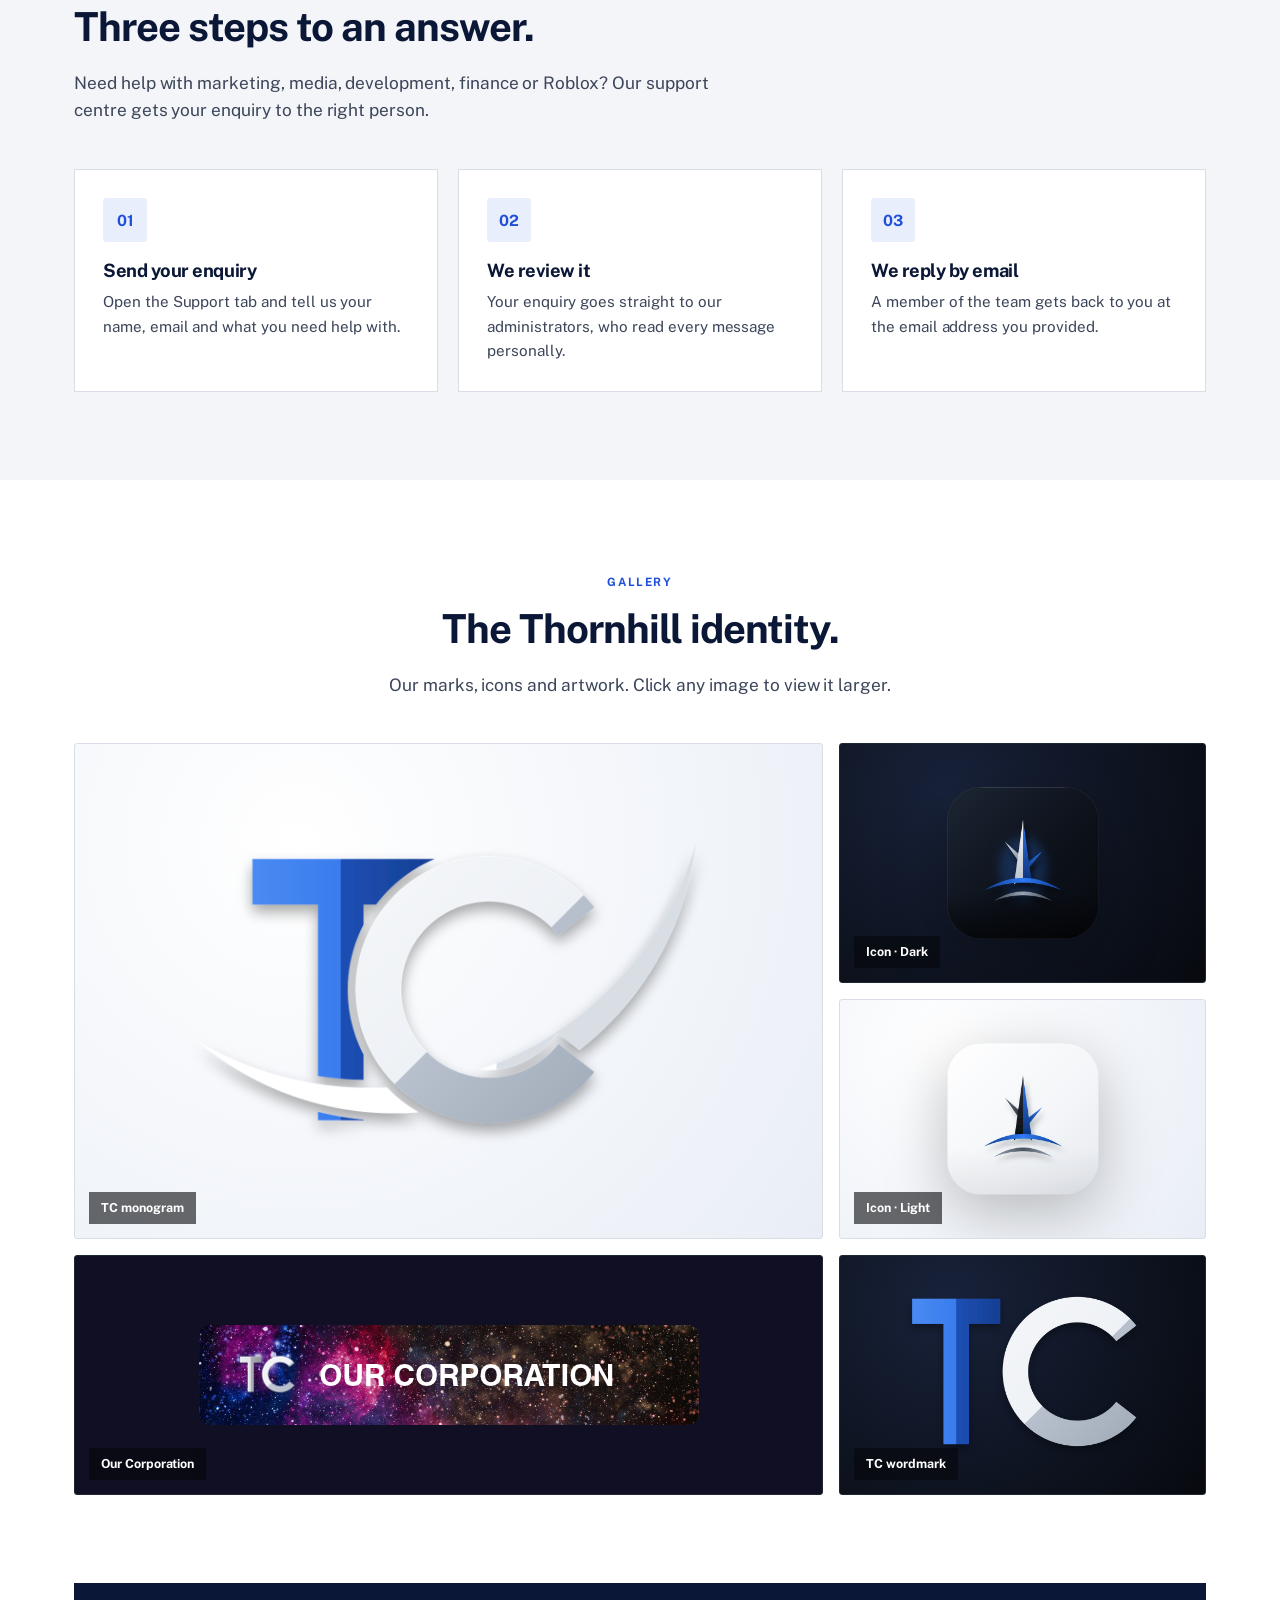
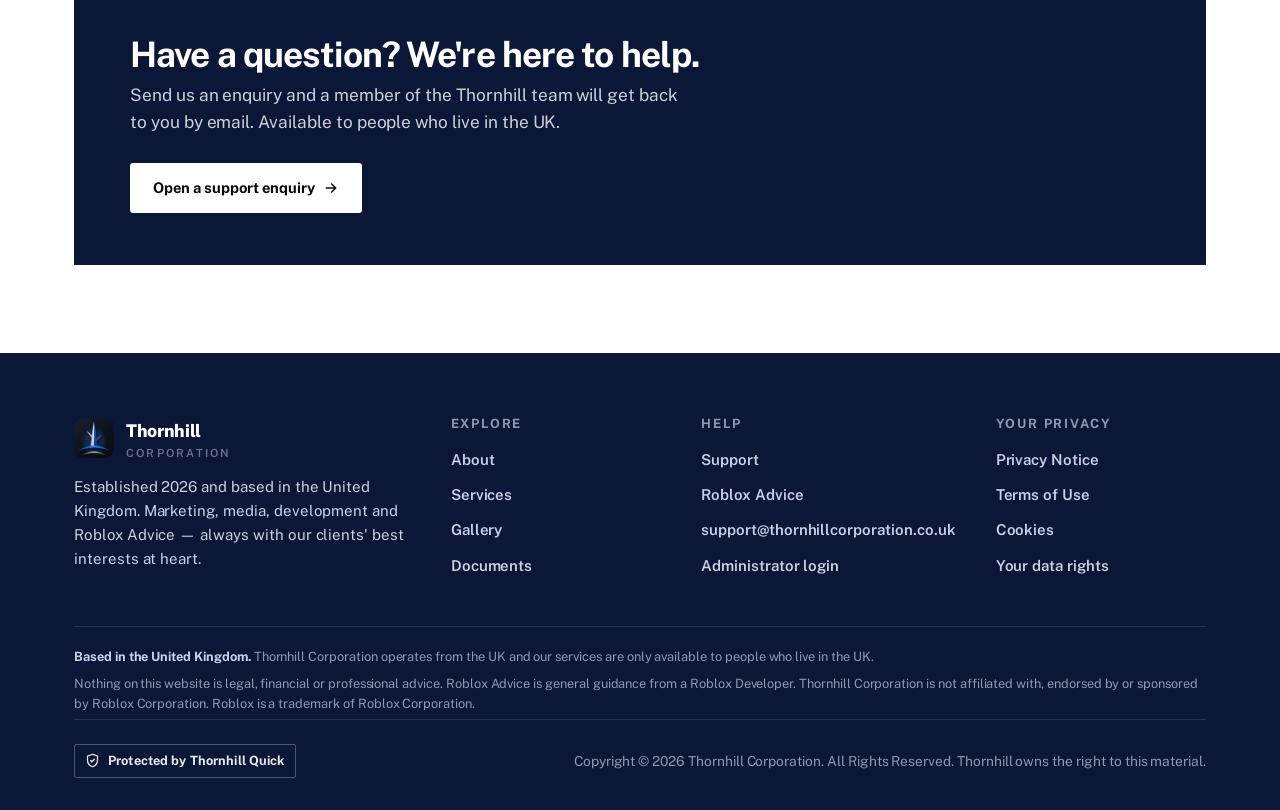
==== commit b43272b8: "Add files via upload" ====
--- a/index.html
+++ b/index.html
@@ -2,12 +2,13 @@
 <html lang="en-GB" data-theme="light">
 <head>
   <meta charset="UTF-8">
+  <meta name="referrer" content="strict-origin-when-cross-origin">
   <meta name="viewport" content="width=device-width, initial-scale=1.0">
-  <title>Thornhill Corporation — Marketing, Media, Development, Finance &amp; Legal Aid</title>
-  <meta name="description" content="Established in 2026, Thornhill Corporation strives for success in marketing, media, development and finance, and offers legal aid to clients — always with their best interests at heart.">
+  <title>Thornhill Corporation — Marketing, Media, Development &amp; Roblox Advice</title>
+  <meta name="description" content="Established in 2026 and based in the United Kingdom, Thornhill Corporation strives for success in marketing, media, development and finance, and offers Roblox Advice reviewed by a Roblox Developer.">
   <meta name="theme-color" content="#0a0b0d">
   <meta property="og:title" content="Thornhill Corporation">
-  <meta property="og:description" content="Marketing, media, development, finance and legal aid — with our clients' best interests at heart.">
+  <meta property="og:description" content="UK-based marketing, media, development and Roblox Advice — with our clients' best interests at heart.">
   <meta property="og:image" content="assets/img/tc-logo-swoosh.png">
   <link rel="icon" type="image/png" href="assets/img/icon-dark-96.png">
   <link rel="apple-touch-icon" href="assets/img/apple-touch-icon.png">
@@ -17,7 +18,7 @@
   <link rel="preconnect" href="https://fonts.googleapis.com">
   <link rel="preconnect" href="https://fonts.gstatic.com" crossorigin>
   <link href="https://fonts.googleapis.com/css2?family=Public+Sans:wght@400;500;600;700;800&display=swap" rel="stylesheet">
-  <link rel="stylesheet" href="assets/css/styles.css?v=20261114a">
+  <link rel="stylesheet" href="assets/css/styles.css?v=20261115a">
 </head>
 <body>
   <a class="skip-link" href="#main">Skip to content</a>
@@ -25,11 +26,11 @@
   <!-- ============ NAV ============ -->
   <div class="utilbar">
     <div class="container utilbar-inner">
-      <span>Marketing · Media · Development · Finance · Legal Aid</span>
+      <span>Based in the United Kingdom · Services for UK residents only</span>
       <nav aria-label="Quick links">
         <a href="/documents">Documents</a>
         <a href="/support">Support</a>
-        <a href="/legal">Legal enquiry</a>
+        <a href="/roblox-advice">Roblox Advice</a>
         <a href="/admin-panel">Staff sign in</a>
       </nav>
     </div>
@@ -48,7 +49,7 @@
           <li><a href="#services">Services</a></li>
           <li><a href="#gallery">Gallery</a></li>
           <li><a href="/support">Support</a></li>
-          <li><a href="/legal">Legal</a></li>
+          <li><a href="/roblox-advice">Roblox Advice</a></li>
         </ul>
       </nav>
       <div class="nav-actions">
@@ -70,7 +71,7 @@
         <div>
           <div class="eyebrow">Thornhill Corporation · Est. 2026</div>
           <h1>Striving for success. Your interests at heart.</h1>
-          <p class="lead">Thornhill Corporation brings together marketing, media, development and finance under one roof, and offers legal aid to clients — always with their best interests at heart.</p>
+          <p class="lead">Based in the United Kingdom, Thornhill Corporation brings together marketing, media, development and finance under one roof, and offers Roblox Advice reviewed by a Roblox Developer — always with our clients' best interests at heart.</p>
           <div class="hero-cta">
             <a href="#services" class="btn btn-primary">Explore our services</a>
             <a href="/support" class="btn btn-ghost">Make an enquiry</a>
@@ -82,8 +83,8 @@
             <li><a href="#services"><strong>Marketing</strong><span>Campaigns and brand growth</span></a></li>
             <li><a href="#services"><strong>Media</strong><span>Content and communications</span></a></li>
             <li><a href="#services"><strong>Development</strong><span>Platforms and projects</span></a></li>
-            <li><a href="#services"><strong>Finance</strong><span>Planning and management</span></a></li>
-            <li><a href="#services"><strong>Legal Aid</strong><span>Guidance for our clients</span></a></li>
+            <li><a href="#services"><strong>Finance</strong><span>Budgets for projects</span></a></li>
+            <li><a href="/roblox-advice"><strong>Roblox Advice</strong><span>Reviewed by a Roblox Developer</span></a></li>
           </ul>
         </aside>
       </div>
@@ -94,7 +95,7 @@
       <div class="container facts-grid">
         <div><strong>2026</strong><span>Year established</span></div>
         <div><strong>5</strong><span>Service areas under one roof</span></div>
-        <div><strong>Legal aid</strong><span>Available to our clients</span></div>
+        <div><strong>UK only</strong><span>Based in and serving the United Kingdom</span></div>
         <div><strong>Every enquiry</strong><span>Answered personally by our team</span></div>
       </div>
     </div>
@@ -116,11 +117,11 @@
           <div class="eyebrow reveal">About us</div>
           <h2 class="reveal d1" style="font-size: clamp(2rem, 4vw, 2.9rem);">A new corporation with a clear mission.</h2>
           <p class="reveal d2">Thornhill Corporation was established in 2026. Our mission is to strive for success in <strong>marketing, media, development and finance</strong> — four areas that work best when they work together.</p>
-          <p class="reveal d2">We also offer <strong>legal aid</strong> to our clients. Whatever we're working on, we always have their best interests at heart.</p>
+          <p class="reveal d2">We also offer <strong>Roblox Advice</strong>: practical guidance on Roblox games, groups and development, reviewed by a Roblox Developer. We're based in the United Kingdom and work with people who live in the UK.</p>
           <ul class="checklist reveal d3">
             <li><svg viewBox="0 0 24 24" fill="none" stroke="currentColor" stroke-width="2.2" stroke-linecap="round"><circle cx="12" cy="12" r="10"/><path d="m8 12 3 3 5-6"/></svg>Four disciplines under one roof: marketing, media, development and finance</li>
-            <li><svg viewBox="0 0 24 24" fill="none" stroke="currentColor" stroke-width="2.2" stroke-linecap="round"><circle cx="12" cy="12" r="10"/><path d="m8 12 3 3 5-6"/></svg>Legal aid for clients when they need it</li>
-            <li><svg viewBox="0 0 24 24" fill="none" stroke="currentColor" stroke-width="2.2" stroke-linecap="round"><circle cx="12" cy="12" r="10"/><path d="m8 12 3 3 5-6"/></svg>Every decision made with our clients' best interests at heart</li>
+            <li><svg viewBox="0 0 24 24" fill="none" stroke="currentColor" stroke-width="2.2" stroke-linecap="round"><circle cx="12" cy="12" r="10"/><path d="m8 12 3 3 5-6"/></svg>Roblox Advice reviewed by a Roblox Developer</li>
+            <li><svg viewBox="0 0 24 24" fill="none" stroke="currentColor" stroke-width="2.2" stroke-linecap="round"><circle cx="12" cy="12" r="10"/><path d="m8 12 3 3 5-6"/></svg>Every decision made with our clients' best interests at heart, and their personal data kept secure</li>
           </ul>
           <a href="/support" class="btn btn-primary reveal d3">Get in touch</a>
         </div>
@@ -133,7 +134,7 @@
         <div class="section-head center">
           <div class="eyebrow reveal">What we do</div>
           <h2 class="reveal d1">Everything under one roof.</h2>
-          <p class="reveal d2">Our expertise spans four core areas, backed by legal aid and dedicated client care.</p>
+          <p class="reveal d2">Our expertise spans four core areas, plus Roblox Advice and dedicated client care.</p>
         </div>
         <div class="card-grid six">
           <article class="card reveal">
@@ -158,14 +159,14 @@
             <span class="num">04</span>
             <div class="card-icon"><svg viewBox="0 0 24 24" fill="none" stroke="currentColor" stroke-width="2" stroke-linecap="round"><path d="M12 2v20M17 5H9.5a3.5 3.5 0 0 0 0 7h5a3.5 3.5 0 0 1 0 7H6"/></svg></div>
             <h3>Finance</h3>
-            <p>Careful financial planning and management to keep growth sustainable.</p>
+            <p>Budgeting and cost planning for creative and development projects. We don't give regulated financial or investment advice.</p>
           </article>
           <article class="card reveal d1">
             <span class="num">05</span>
-            <div class="card-icon"><svg viewBox="0 0 24 24" fill="none" stroke="currentColor" stroke-width="2" stroke-linecap="round"><path d="M12 3v18M5 21h14M3 7h18"/><path d="m6 7-3 7a3 3 0 0 0 6 0L6 7zM18 7l-3 7a3 3 0 0 0 6 0l-3-7z"/></svg></div>
-            <h3>Legal Aid</h3>
-            <p>Help and guidance for our clients on legal matters, so they're never left on their own.</p>
-            <a class="card-link" href="/legal">Submit a legal enquiry →</a>
+            <div class="card-icon"><svg viewBox="0 0 24 24" fill="none" stroke="currentColor" stroke-width="2" stroke-linecap="round"><rect x="2" y="7" width="20" height="11" rx="4"/><path d="M7 11v3M5.5 12.5h3M15.5 11.5h.01M17.5 13.5h.01"/></svg></div>
+            <h3>Roblox Advice</h3>
+            <p>Practical guidance on Roblox games, groups, scripting and community management, reviewed by a Roblox Developer.</p>
+            <a class="card-link" href="/roblox-advice">Request Roblox Advice →</a>
           </article>
           <article class="card reveal d2">
             <span class="num">06</span>
@@ -200,7 +201,7 @@
         <div class="section-head">
           <div class="eyebrow reveal">How support works</div>
           <h2 class="reveal d1">Three steps to an answer.</h2>
-          <p class="reveal d2">Need help with marketing, media, development, finance or a legal matter? Our support centre gets your enquiry to the right person.</p>
+          <p class="reveal d2">Need help with marketing, media, development, finance or Roblox? Our support centre gets your enquiry to the right person.</p>
         </div>
         <div class="steps">
           <div class="step reveal"><h3>Send your enquiry</h3><p>Open the Support tab and tell us your name, email and what you need help with.</p></div>
@@ -233,7 +234,7 @@
       <div class="container">
         <div class="cta reveal">
           <h2>Have a question? We're here to help.</h2>
-          <p>Send us an enquiry and a member of the Thornhill team will get back to you by email.</p>
+          <p>Send us an enquiry and a member of the Thornhill team will get back to you by email. Available to people who live in the UK.</p>
           <a href="/support" class="btn">
             Open a support enquiry
             <svg viewBox="0 0 24 24" fill="none" stroke="currentColor" stroke-width="2.2" stroke-linecap="round"><path d="M5 12h14M13 6l6 6-6 6"/></svg>
@@ -253,7 +254,7 @@
             <img class="logo-dark" src="assets/img/icon-dark-96.png" alt="">
             <div>Thornhill<small>Corporation</small></div>
           </a>
-          <p>Established 2026. Marketing, media, development, finance and legal aid — always with our clients' best interests at heart.</p>
+          <p>Established 2026 and based in the United Kingdom. Marketing, media, development and Roblox Advice — always with our clients' best interests at heart.</p>
         </div>
         <div>
           <h4>Explore</h4>
@@ -268,11 +269,24 @@
           <h4>Help</h4>
           <ul>
             <li><a href="/support">Support</a></li>
-            <li><a href="/legal">Legal Enquiry Form</a></li>
+            <li><a href="/roblox-advice">Roblox Advice</a></li>
             <li><a href="mailto:support@thornhill.example" data-support-email>support@thornhill.example</a></li>
             <li><a href="/admin-panel">Administrator login</a></li>
           </ul>
         </div>
+        <div>
+          <h4>Your privacy</h4>
+          <ul>
+            <li><a href="/privacy">Privacy Notice</a></li>
+            <li><a href="/terms">Terms of Use</a></li>
+            <li><a href="/privacy#cookies">Cookies</a></li>
+            <li><a href="/privacy#rights">Your data rights</a></li>
+          </ul>
+        </div>
+      </div>
+      <div class="footer-notice">
+        <p><strong>Based in the United Kingdom.</strong> Thornhill Corporation operates from the UK and our services are only available to people who live in the UK.</p>
+        <p>Nothing on this website is legal, financial or professional advice. Roblox Advice is general guidance from a Roblox Developer. Thornhill Corporation is not affiliated with, endorsed by or sponsored by Roblox Corporation. Roblox is a trademark of Roblox Corporation.</p>
       </div>
       <div class="footer-bottom">
         <span class="tq-badge"><svg viewBox="0 0 24 24" fill="none" stroke="currentColor" stroke-width="2" stroke-linecap="round"><path d="M12 2 4 5v6c0 5 3.4 9.3 8 11 4.6-1.7 8-6 8-11V5z"/><path d="m9 12 2 2 4-4"/></svg>Protected by Thornhill Quick</span>
@@ -286,7 +300,7 @@
   </button>
   <div class="lightbox" aria-hidden="true"><img alt=""></div>
 
-  <script src="assets/js/config.js?v=20261114a"></script>
-  <script src="assets/js/main.js?v=20261114a"></script>
+  <script src="assets/js/config.js?v=20261115a"></script>
+  <script src="assets/js/main.js?v=20261115a"></script>
 </body>
 </html>
--- a/assets/css/styles.css
+++ b/assets/css/styles.css
@@ -373,7 +373,7 @@
 
 /* ---------- Footer ---------- */
 .footer { border-top: 1px solid var(--border); padding: 64px 0 32px; background: var(--bg); }
-.footer-grid { display: grid; grid-template-columns: 1.6fr 1fr 1fr; gap: 40px; margin-bottom: 48px; }
+.footer-grid { display: grid; grid-template-columns: 1.6fr 1fr 1fr 1fr; gap: 40px; margin-bottom: 40px; }
 .footer h4 { font-size: .8rem; letter-spacing: .14em; text-transform: uppercase; color: var(--text-3); margin-bottom: 16px; font-family: var(--font-body); }
 .footer ul { list-style: none; margin: 0; padding: 0; display: grid; gap: 10px; }
 .footer ul a { color: var(--text-2); font-weight: 600; font-size: .94rem; transition: color .2s; }
@@ -721,6 +721,16 @@
 .cta .btn { width: auto; }
 .to-top { background: var(--surface); color: var(--text); border: 1px solid var(--border); }
 
-/* Homepage: link under the Legal Aid service card */
+/* Homepage: link under the Roblox Advice service card */
 .card-link { display: inline-block; margin-top: 14px; font-weight: 700; font-size: .9rem; color: var(--accent); }
 .card-link:hover { text-decoration: underline; }
+
+/* UK-only and Roblox notice above the copyright line */
+.footer-notice { border-top: 1px solid rgba(255,255,255,.12); padding: 20px 0 4px; font-size: .8rem; line-height: 1.6; color: #8d98b3; display: grid; gap: 6px; }
+.footer-notice p { margin: 0; color: inherit; }
+.footer-notice strong { color: #c9d1e4; }
+
+/* "How we use your information" box on forms */
+.privacy-box { border: 1px solid var(--border); border-left: 3px solid var(--accent); background: var(--bg-alt); padding: 14px 16px; font-size: .86rem; line-height: 1.6; color: var(--text-2); margin-bottom: 16px; }
+.privacy-box strong { display: block; color: var(--text); margin-bottom: 4px; font-size: .9rem; }
+.privacy-box a, .check a { color: var(--accent); font-weight: 600; }
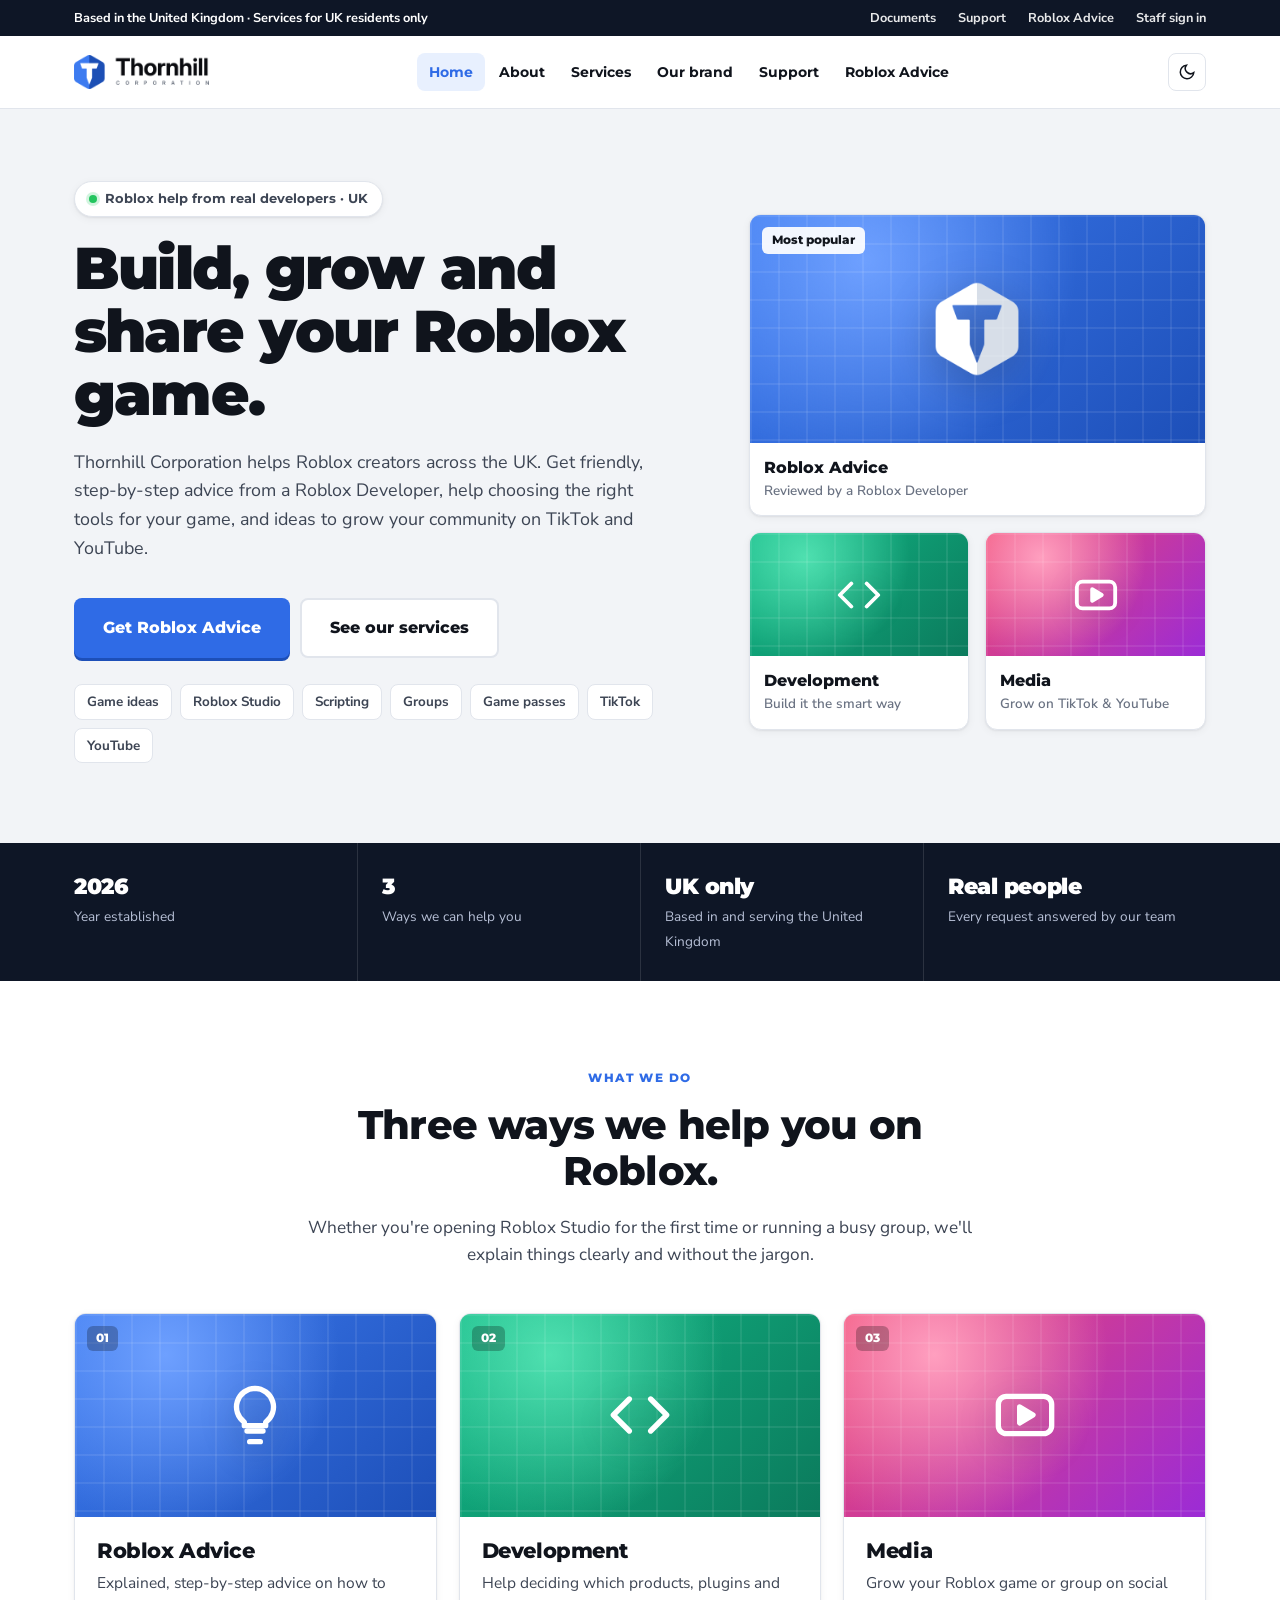
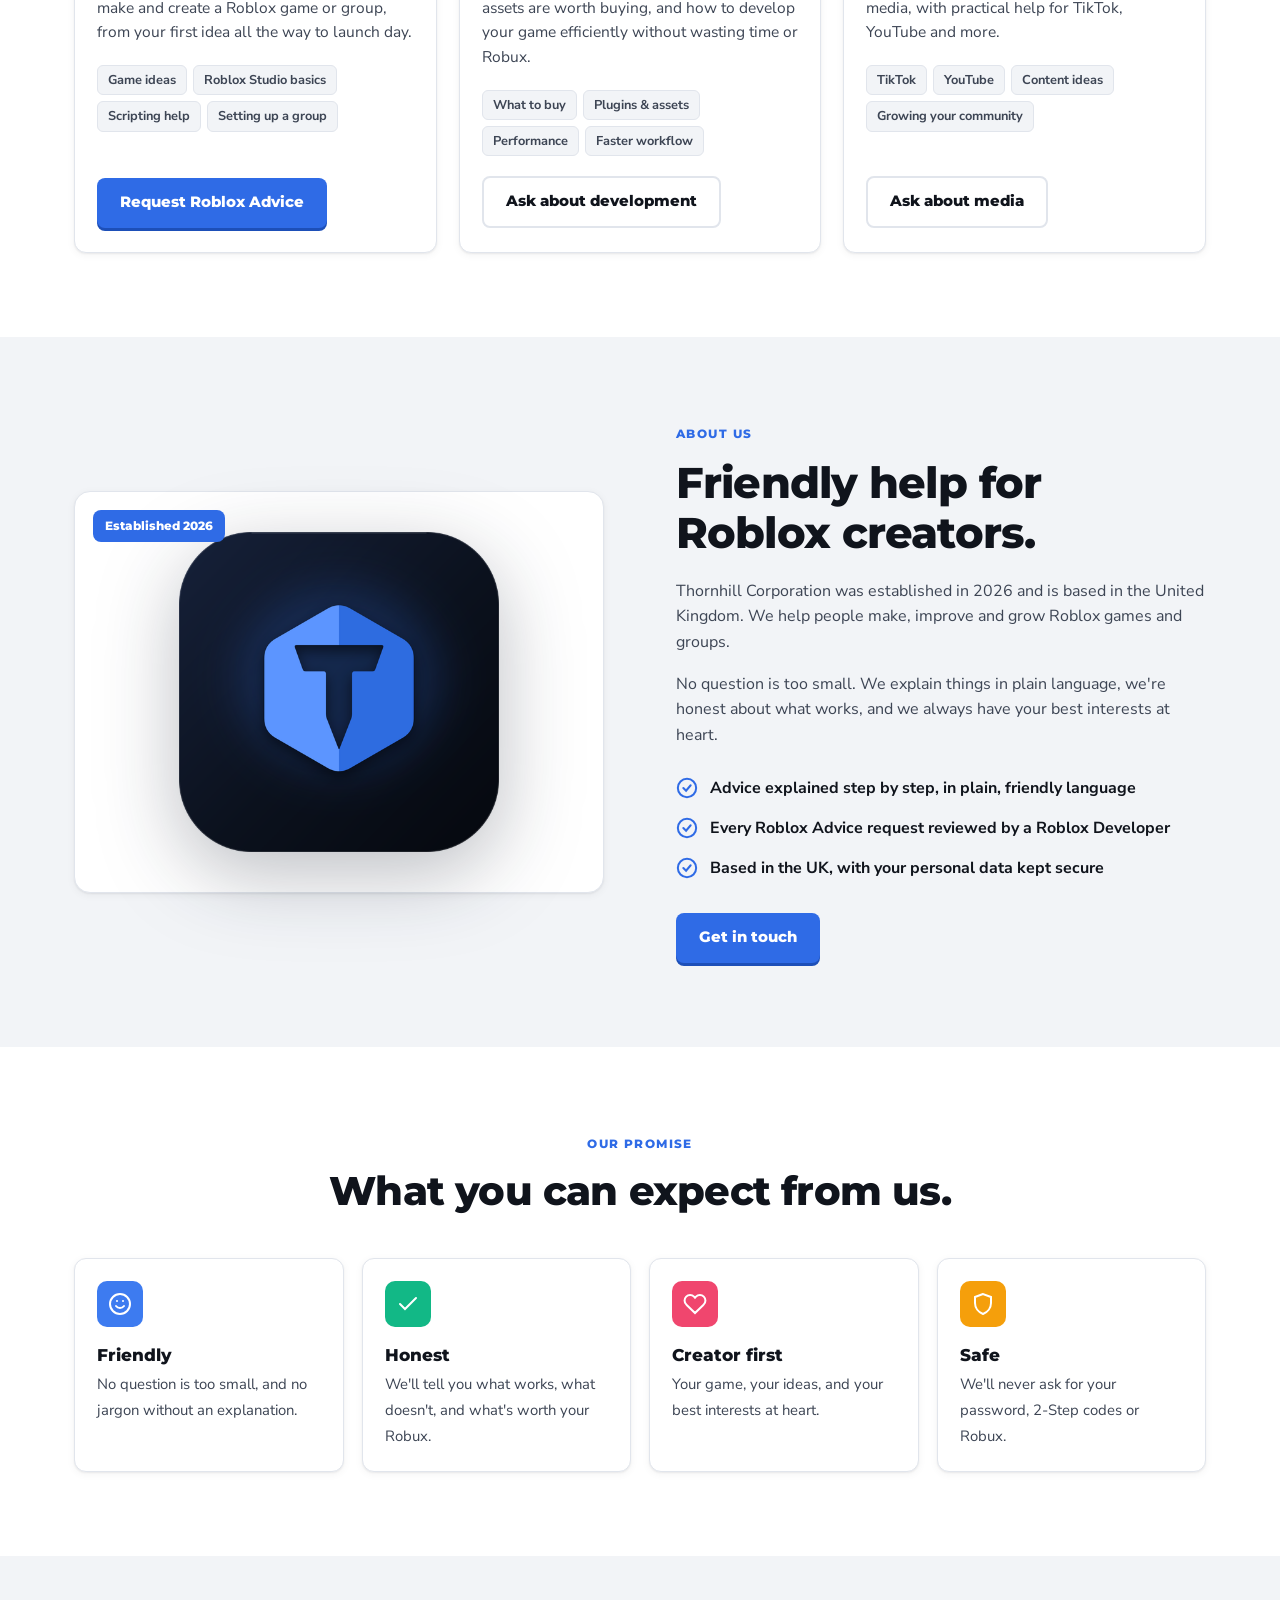
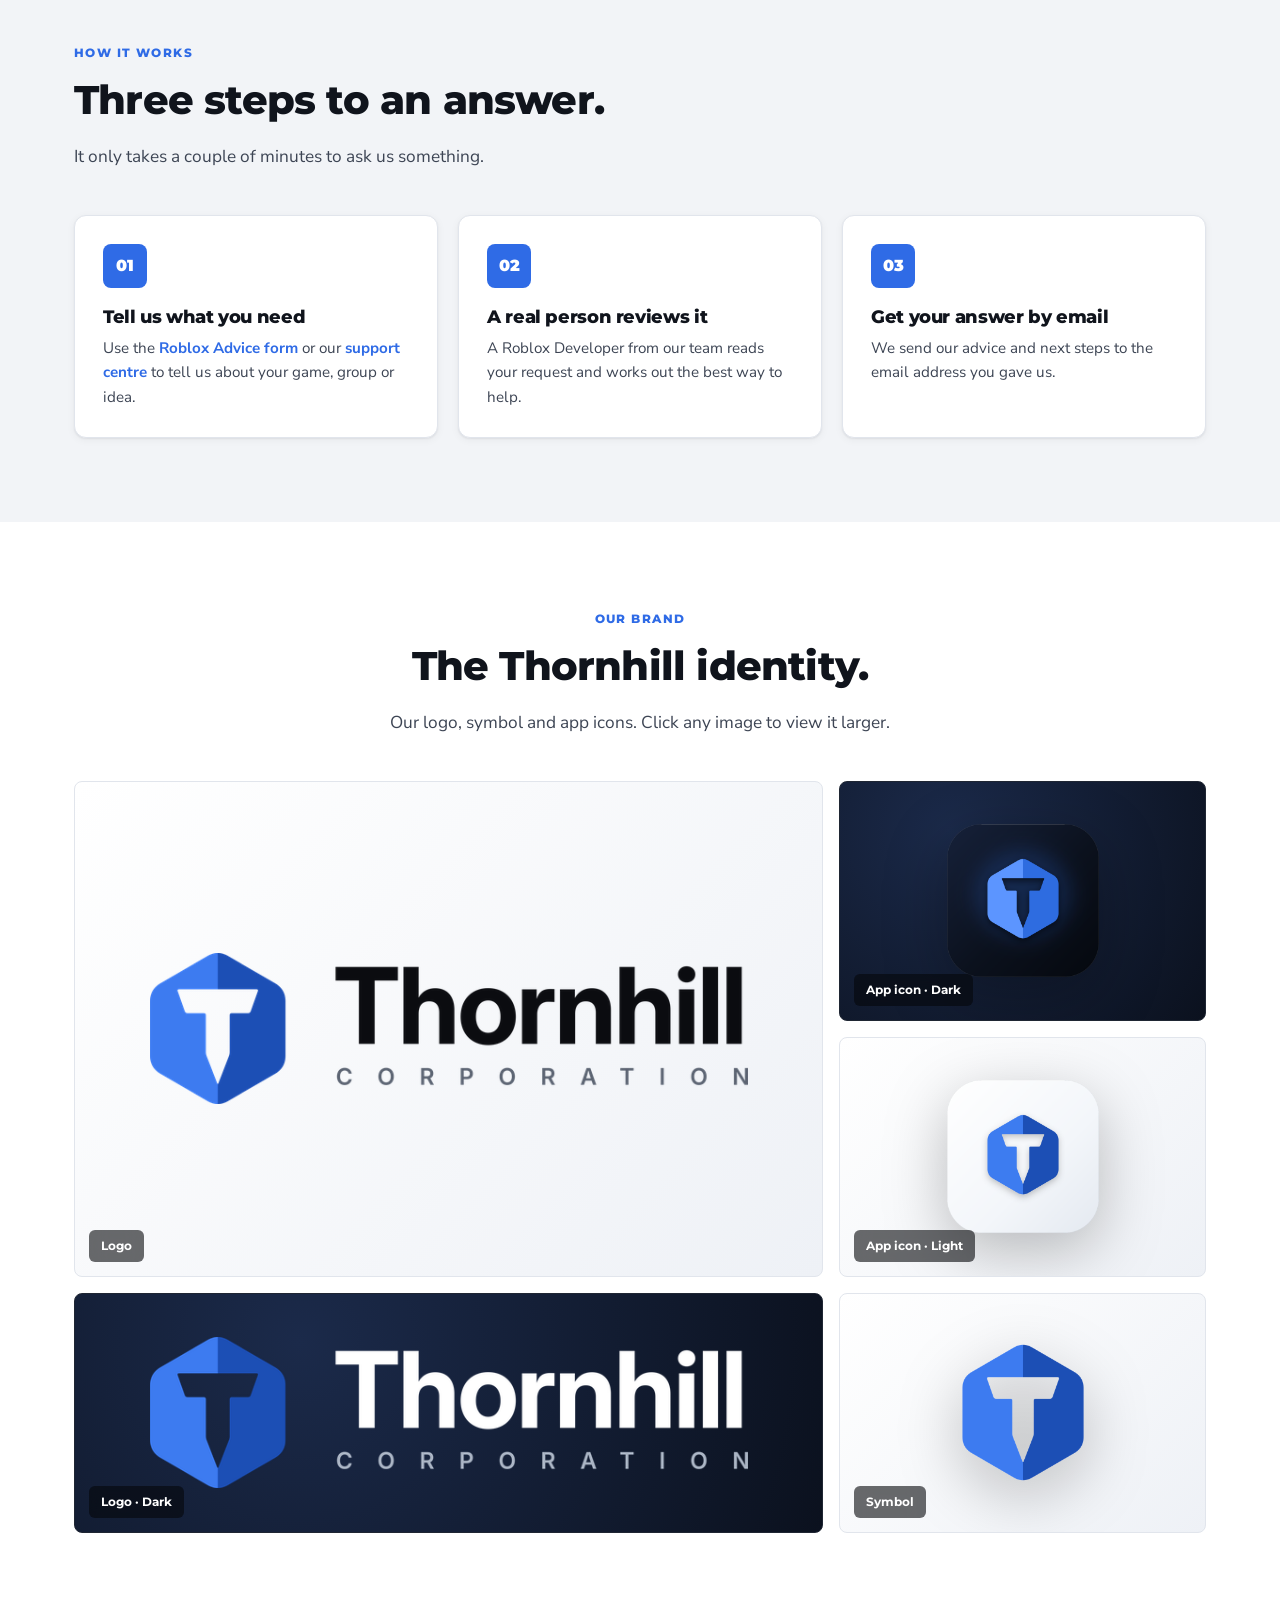
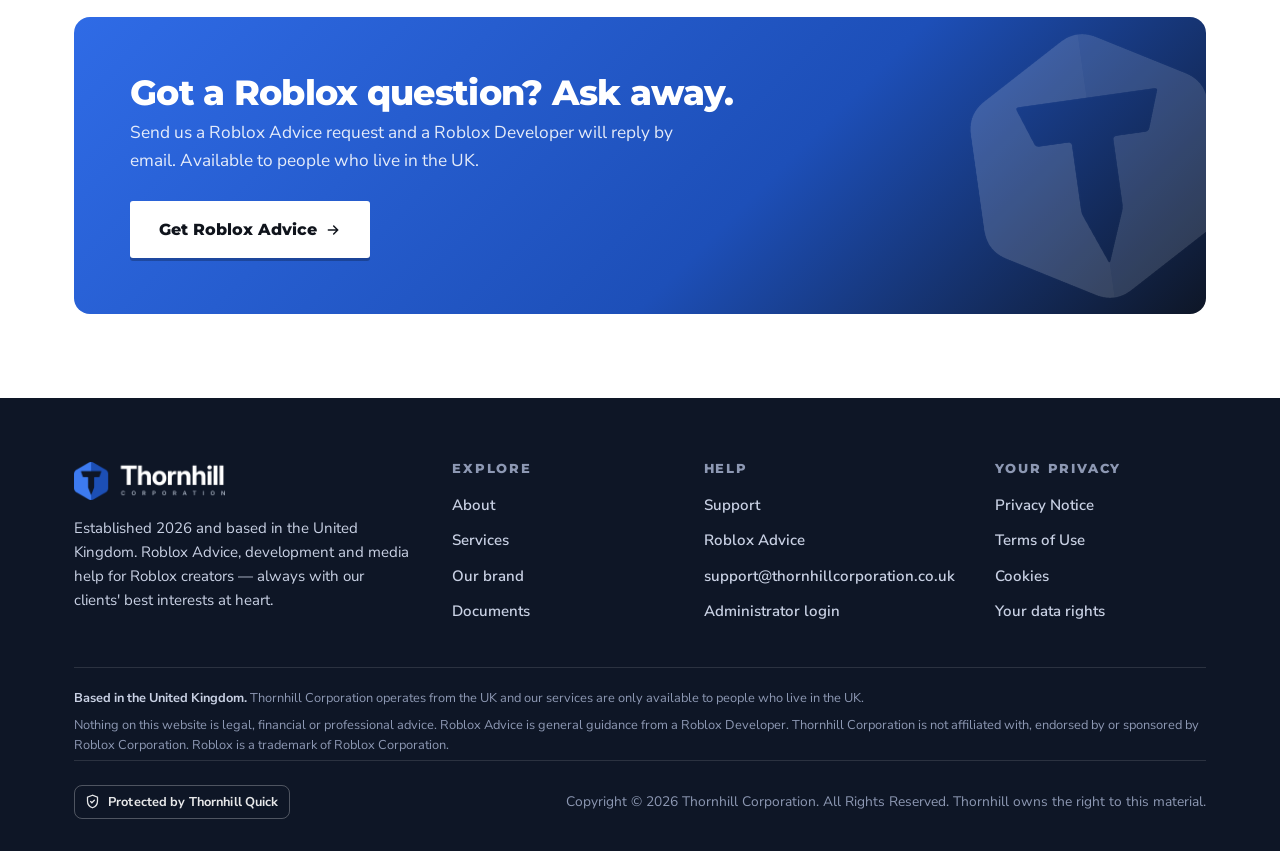
==== commit 7fdfd028: "Add files via upload" ====
--- a/index.html
+++ b/index.html
@@ -4,12 +4,12 @@
   <meta charset="UTF-8">
   <meta name="referrer" content="strict-origin-when-cross-origin">
   <meta name="viewport" content="width=device-width, initial-scale=1.0">
-  <title>Thornhill Corporation — Marketing, Media, Development &amp; Roblox Advice</title>
-  <meta name="description" content="Established in 2026 and based in the United Kingdom, Thornhill Corporation strives for success in marketing, media, development and finance, and offers Roblox Advice reviewed by a Roblox Developer.">
-  <meta name="theme-color" content="#0a0b0d">
+  <title>Thornhill Corporation — Roblox Advice, Development &amp; Media</title>
+  <meta name="description" content="Thornhill Corporation helps Roblox creators in the UK with Roblox Advice reviewed by a Roblox Developer, development help and social media growth on TikTok and YouTube.">
+  <meta name="theme-color" content="#0e1626">
   <meta property="og:title" content="Thornhill Corporation">
-  <meta property="og:description" content="UK-based marketing, media, development and Roblox Advice — with our clients' best interests at heart.">
-  <meta property="og:image" content="assets/img/tc-logo-swoosh.png">
+  <meta property="og:description" content="Friendly Roblox Advice, development and media help for Roblox creators in the UK.">
+  <meta property="og:image" content="https://thornhillcorporation.co.uk/assets/img/brand/social-card.png">
   <link rel="icon" type="image/png" href="assets/img/icon-dark-96.png">
   <link rel="apple-touch-icon" href="assets/img/apple-touch-icon.png">
   <script>
@@ -17,8 +17,8 @@
   </script>
   <link rel="preconnect" href="https://fonts.googleapis.com">
   <link rel="preconnect" href="https://fonts.gstatic.com" crossorigin>
-  <link href="https://fonts.googleapis.com/css2?family=Public+Sans:wght@400;500;600;700;800&display=swap" rel="stylesheet">
-  <link rel="stylesheet" href="assets/css/styles.css?v=20261115a">
+  <link href="https://fonts.googleapis.com/css2?family=Montserrat:wght@600;700;800;900&family=Nunito+Sans:opsz,wght@6..12,400;6..12,600;6..12,700;6..12,800&display=swap" rel="stylesheet">
+  <link rel="stylesheet" href="assets/css/styles.css?v=20261115b">
 </head>
 <body>
   <a class="skip-link" href="#main">Skip to content</a>
@@ -38,16 +38,14 @@
   <header class="nav">
     <div class="container nav-inner">
       <a href="/" class="brand" aria-label="Thornhill Corporation home">
-        <img class="logo-light" src="assets/img/icon-light-96.png" alt="">
-        <img class="logo-dark" src="assets/img/icon-dark-96.png" alt="">
-        <div>Thornhill<small>Corporation</small></div>
+        <img class="logo-light brand-word" src="assets/img/brand/logo-dark-text.png" alt="Thornhill Corporation"><img class="logo-dark brand-word" src="assets/img/brand/logo-white-text.png" alt="Thornhill Corporation">
       </a>
       <nav aria-label="Main">
         <ul class="nav-links">
           <li><a href="#home">Home</a></li>
           <li><a href="#about">About</a></li>
           <li><a href="#services">Services</a></li>
-          <li><a href="#gallery">Gallery</a></li>
+          <li><a href="#gallery">Our brand</a></li>
           <li><a href="/support">Support</a></li>
           <li><a href="/roblox-advice">Roblox Advice</a></li>
         </ul>
@@ -66,27 +64,41 @@
 
   <main id="main">
     <!-- ============ HERO ============ -->
-    <section class="hero" id="home">
+    <section class="hero hero-play" id="home">
       <div class="container hero-grid">
         <div>
-          <div class="eyebrow">Thornhill Corporation · Est. 2026</div>
-          <h1>Striving for success. Your interests at heart.</h1>
-          <p class="lead">Based in the United Kingdom, Thornhill Corporation brings together marketing, media, development and finance under one roof, and offers Roblox Advice reviewed by a Roblox Developer — always with our clients' best interests at heart.</p>
+          <span class="hero-badge"><span class="dot"></span>Roblox help from real developers · UK</span>
+          <h1>Build, grow and share your Roblox game.</h1>
+          <p class="lead">Thornhill Corporation helps Roblox creators across the UK. Get friendly, step-by-step advice from a Roblox Developer, help choosing the right tools for your game, and ideas to grow your community on TikTok and YouTube.</p>
           <div class="hero-cta">
-            <a href="#services" class="btn btn-primary">Explore our services</a>
-            <a href="/support" class="btn btn-ghost">Make an enquiry</a>
+            <a href="/roblox-advice" class="btn btn-primary btn-lg">Get Roblox Advice</a>
+            <a href="#services" class="btn btn-ghost btn-lg">See our services</a>
           </div>
-        </div>
-        <aside class="hero-panel" aria-label="Our services">
-          <img src="assets/img/tc-logo.png" alt="Thornhill Corporation" class="hero-logo">
-          <ul class="hero-list">
-            <li><a href="#services"><strong>Marketing</strong><span>Campaigns and brand growth</span></a></li>
-            <li><a href="#services"><strong>Media</strong><span>Content and communications</span></a></li>
-            <li><a href="#services"><strong>Development</strong><span>Platforms and projects</span></a></li>
-            <li><a href="#services"><strong>Finance</strong><span>Budgets for projects</span></a></li>
-            <li><a href="/roblox-advice"><strong>Roblox Advice</strong><span>Reviewed by a Roblox Developer</span></a></li>
-          </ul>
-        </aside>
+          <ul class="chips" aria-label="Things we help with">
+            <li>Game ideas</li><li>Roblox Studio</li><li>Scripting</li><li>Groups</li><li>Game passes</li><li>TikTok</li><li>YouTube</li>
+          </ul>
+        </div>
+
+        <div class="hero-tiles" aria-label="Our services">
+          <a class="tile tile-feature" href="/roblox-advice">
+            <div class="tile-thumb th-advice">
+              <img src="assets/img/brand/symbol-white.png" alt="" class="tile-mark">
+              <span class="tile-tag">Most popular</span>
+            </div>
+            <div class="tile-body">
+              <strong>Roblox Advice</strong>
+              <span>Reviewed by a Roblox Developer</span>
+            </div>
+          </a>
+          <a class="tile" href="#services">
+            <div class="tile-thumb th-dev"><svg viewBox="0 0 24 24" fill="none" stroke="currentColor" stroke-width="2" stroke-linecap="round" stroke-linejoin="round"><path d="m16 18 6-6-6-6M8 6l-6 6 6 6"/></svg></div>
+            <div class="tile-body"><strong>Development</strong><span>Build it the smart way</span></div>
+          </a>
+          <a class="tile" href="#services">
+            <div class="tile-thumb th-media"><svg viewBox="0 0 24 24" fill="none" stroke="currentColor" stroke-width="2" stroke-linecap="round" stroke-linejoin="round"><rect x="2" y="5" width="20" height="14" rx="3"/><path d="m10 9 5 3-5 3V9z" fill="currentColor"/></svg></div>
+            <div class="tile-body"><strong>Media</strong><span>Grow on TikTok &amp; YouTube</span></div>
+          </a>
+        </div>
       </div>
     </section>
 
@@ -94,103 +106,95 @@
     <div class="facts-bar">
       <div class="container facts-grid">
         <div><strong>2026</strong><span>Year established</span></div>
-        <div><strong>5</strong><span>Service areas under one roof</span></div>
+        <div><strong>3</strong><span>Ways we can help you</span></div>
         <div><strong>UK only</strong><span>Based in and serving the United Kingdom</span></div>
-        <div><strong>Every enquiry</strong><span>Answered personally by our team</span></div>
+        <div><strong>Real people</strong><span>Every request answered by our team</span></div>
       </div>
     </div>
 
+    <!-- ============ SERVICES ============ -->
+    <section id="services">
+      <div class="container">
+        <div class="section-head center">
+          <div class="eyebrow">What we do</div>
+          <h2>Three ways we help you on Roblox.</h2>
+          <p>Whether you're opening Roblox Studio for the first time or running a busy group, we'll explain things clearly and without the jargon.</p>
+        </div>
+        <div class="service-grid">
+          <article class="service">
+            <div class="service-thumb th-advice">
+              <svg viewBox="0 0 24 24" fill="none" stroke="currentColor" stroke-width="2" stroke-linecap="round" stroke-linejoin="round"><path d="M9 18h6M10 22h4"/><path d="M12 2a7 7 0 0 0-4 12.7V16h8v-1.3A7 7 0 0 0 12 2z"/></svg>
+              <span class="service-num">01</span>
+            </div>
+            <div class="service-body">
+              <h3>Roblox Advice</h3>
+              <p>Explained, step-by-step advice on how to make and create a Roblox game or group, from your first idea all the way to launch day.</p>
+              <ul class="tags"><li>Game ideas</li><li>Roblox Studio basics</li><li>Scripting help</li><li>Setting up a group</li></ul>
+              <a class="btn btn-primary" href="/roblox-advice">Request Roblox Advice</a>
+            </div>
+          </article>
+          <article class="service">
+            <div class="service-thumb th-dev">
+              <svg viewBox="0 0 24 24" fill="none" stroke="currentColor" stroke-width="2" stroke-linecap="round" stroke-linejoin="round"><path d="m16 18 6-6-6-6M8 6l-6 6 6 6"/></svg>
+              <span class="service-num">02</span>
+            </div>
+            <div class="service-body">
+              <h3>Development</h3>
+              <p>Help deciding which products, plugins and assets are worth buying, and how to develop your game efficiently without wasting time or Robux.</p>
+              <ul class="tags"><li>What to buy</li><li>Plugins &amp; assets</li><li>Performance</li><li>Faster workflow</li></ul>
+              <a class="btn btn-ghost" href="/support?topic=Development">Ask about development</a>
+            </div>
+          </article>
+          <article class="service">
+            <div class="service-thumb th-media">
+              <svg viewBox="0 0 24 24" fill="none" stroke="currentColor" stroke-width="2" stroke-linecap="round" stroke-linejoin="round"><rect x="2" y="5" width="20" height="14" rx="3"/><path d="m10 9 5 3-5 3V9z" fill="currentColor"/></svg>
+              <span class="service-num">03</span>
+            </div>
+            <div class="service-body">
+              <h3>Media</h3>
+              <p>Grow your Roblox game or group on social media, with practical help for TikTok, YouTube and more.</p>
+              <ul class="tags"><li>TikTok</li><li>YouTube</li><li>Content ideas</li><li>Growing your community</li></ul>
+              <a class="btn btn-ghost" href="/support?topic=Media">Ask about media</a>
+            </div>
+          </article>
+        </div>
+      </div>
+    </section>
+
     <!-- ============ ABOUT ============ -->
-    <section id="about">
+    <section id="about" class="section-alt">
       <div class="container about-grid">
-        <div class="about-media reveal">
-          <div class="photo-frame">
-            <span class="est-badge">Established 2026</span>
-            <img class="mono" src="assets/img/tc-logo.png" alt="Thornhill Corporation TC monogram">
-          </div>
-          <div class="about-tag">
-            <strong>Thornhill Corporation</strong>
-            <span>Striving for success — with our clients' best interests at heart.</span>
-          </div>
-        </div>
-        <div>
-          <div class="eyebrow reveal">About us</div>
-          <h2 class="reveal d1" style="font-size: clamp(2rem, 4vw, 2.9rem);">A new corporation with a clear mission.</h2>
-          <p class="reveal d2">Thornhill Corporation was established in 2026. Our mission is to strive for success in <strong>marketing, media, development and finance</strong> — four areas that work best when they work together.</p>
-          <p class="reveal d2">We also offer <strong>Roblox Advice</strong>: practical guidance on Roblox games, groups and development, reviewed by a Roblox Developer. We're based in the United Kingdom and work with people who live in the UK.</p>
-          <ul class="checklist reveal d3">
-            <li><svg viewBox="0 0 24 24" fill="none" stroke="currentColor" stroke-width="2.2" stroke-linecap="round"><circle cx="12" cy="12" r="10"/><path d="m8 12 3 3 5-6"/></svg>Four disciplines under one roof: marketing, media, development and finance</li>
-            <li><svg viewBox="0 0 24 24" fill="none" stroke="currentColor" stroke-width="2.2" stroke-linecap="round"><circle cx="12" cy="12" r="10"/><path d="m8 12 3 3 5-6"/></svg>Roblox Advice reviewed by a Roblox Developer</li>
-            <li><svg viewBox="0 0 24 24" fill="none" stroke="currentColor" stroke-width="2.2" stroke-linecap="round"><circle cx="12" cy="12" r="10"/><path d="m8 12 3 3 5-6"/></svg>Every decision made with our clients' best interests at heart, and their personal data kept secure</li>
-          </ul>
-          <a href="/support" class="btn btn-primary reveal d3">Get in touch</a>
-        </div>
-      </div>
-    </section>
-
-    <!-- ============ SERVICES ============ -->
-    <section id="services" class="section-alt">
+        <div class="about-art">
+          <img src="assets/img/brand/app-icon-dark.png" alt="Thornhill Corporation app icon">
+          <span class="about-chip">Established 2026</span>
+        </div>
+        <div>
+          <div class="eyebrow">About us</div>
+          <h2 style="font-size: clamp(1.9rem, 3.6vw, 2.7rem);">Friendly help for Roblox creators.</h2>
+          <p>Thornhill Corporation was established in 2026 and is based in the United Kingdom. We help people make, improve and grow Roblox games and groups.</p>
+          <p>No question is too small. We explain things in plain language, we're honest about what works, and we always have your best interests at heart.</p>
+          <ul class="checklist">
+            <li><svg viewBox="0 0 24 24" fill="none" stroke="currentColor" stroke-width="2.2" stroke-linecap="round"><circle cx="12" cy="12" r="10"/><path d="m8 12 3 3 5-6"/></svg>Advice explained step by step, in plain, friendly language</li>
+            <li><svg viewBox="0 0 24 24" fill="none" stroke="currentColor" stroke-width="2.2" stroke-linecap="round"><circle cx="12" cy="12" r="10"/><path d="m8 12 3 3 5-6"/></svg>Every Roblox Advice request reviewed by a Roblox Developer</li>
+            <li><svg viewBox="0 0 24 24" fill="none" stroke="currentColor" stroke-width="2.2" stroke-linecap="round"><circle cx="12" cy="12" r="10"/><path d="m8 12 3 3 5-6"/></svg>Based in the UK, with your personal data kept secure</li>
+          </ul>
+          <a href="/support" class="btn btn-primary">Get in touch</a>
+        </div>
+      </div>
+    </section>
+
+    <!-- ============ VALUES ============ -->
+    <section>
       <div class="container">
         <div class="section-head center">
-          <div class="eyebrow reveal">What we do</div>
-          <h2 class="reveal d1">Everything under one roof.</h2>
-          <p class="reveal d2">Our expertise spans four core areas, plus Roblox Advice and dedicated client care.</p>
-        </div>
-        <div class="card-grid six">
-          <article class="card reveal">
-            <span class="num">01</span>
-            <div class="card-icon"><svg viewBox="0 0 24 24" fill="none" stroke="currentColor" stroke-width="2" stroke-linecap="round"><path d="m3 11 18-5v12L3 14v-3z"/><path d="M11.6 16.8a3 3 0 1 1-5.8-1.6"/></svg></div>
-            <h3>Marketing</h3>
-            <p>Campaigns and strategy that put your brand in front of the right people and help it grow.</p>
-          </article>
-          <article class="card reveal d1">
-            <span class="num">02</span>
-            <div class="card-icon"><svg viewBox="0 0 24 24" fill="none" stroke="currentColor" stroke-width="2" stroke-linecap="round"><rect x="2" y="6" width="14" height="12" rx="2"/><path d="m22 8-6 4 6 4V8z"/></svg></div>
-            <h3>Media</h3>
-            <p>Content, graphics and communications that tell your story clearly and professionally.</p>
-          </article>
-          <article class="card reveal d2">
-            <span class="num">03</span>
-            <div class="card-icon"><svg viewBox="0 0 24 24" fill="none" stroke="currentColor" stroke-width="2" stroke-linecap="round"><path d="m16 18 6-6-6-6M8 6l-6 6 6 6"/></svg></div>
-            <h3>Development</h3>
-            <p>Building the platforms, products and projects that move organisations forward.</p>
-          </article>
-          <article class="card reveal">
-            <span class="num">04</span>
-            <div class="card-icon"><svg viewBox="0 0 24 24" fill="none" stroke="currentColor" stroke-width="2" stroke-linecap="round"><path d="M12 2v20M17 5H9.5a3.5 3.5 0 0 0 0 7h5a3.5 3.5 0 0 1 0 7H6"/></svg></div>
-            <h3>Finance</h3>
-            <p>Budgeting and cost planning for creative and development projects. We don't give regulated financial or investment advice.</p>
-          </article>
-          <article class="card reveal d1">
-            <span class="num">05</span>
-            <div class="card-icon"><svg viewBox="0 0 24 24" fill="none" stroke="currentColor" stroke-width="2" stroke-linecap="round"><rect x="2" y="7" width="20" height="11" rx="4"/><path d="M7 11v3M5.5 12.5h3M15.5 11.5h.01M17.5 13.5h.01"/></svg></div>
-            <h3>Roblox Advice</h3>
-            <p>Practical guidance on Roblox games, groups, scripting and community management, reviewed by a Roblox Developer.</p>
-            <a class="card-link" href="/roblox-advice">Request Roblox Advice →</a>
-          </article>
-          <article class="card reveal d2">
-            <span class="num">06</span>
-            <div class="card-icon"><svg viewBox="0 0 24 24" fill="none" stroke="currentColor" stroke-width="2" stroke-linecap="round"><path d="M20.8 4.6a5.5 5.5 0 0 0-7.8 0L12 5.7l-1-1.1a5.5 5.5 0 0 0-7.8 7.8l1 1.1L12 21l7.8-7.5 1-1.1a5.5 5.5 0 0 0 0-7.8z"/></svg></div>
-            <h3>Client Care</h3>
-            <p>A support team that reads every enquiry personally and replies to you by email.</p>
-          </article>
-        </div>
-      </div>
-    </section>
-
-    <!-- ============ VALUES BAND ============ -->
-    <section>
-      <div class="container">
-        <div class="band reveal">
-          <div class="eyebrow" style="color: var(--blue-400);">Our values</div>
-          <h2>The principles behind every decision we make.</h2>
-          <p>Established in 2026 and built around one idea: our clients come first.</p>
-          <div class="values">
-            <div class="value"><strong><em>/</em> Clients first</strong><span>We always have our clients' best interests at heart.</span></div>
-            <div class="value"><strong><em>/</em> Integrity</strong><span>We do what we say, and we're honest when things change.</span></div>
-            <div class="value"><strong><em>/</em> Ambition</strong><span>We strive for success in everything we take on.</span></div>
-            <div class="value"><strong><em>/</em> Excellence</strong><span>High standards in the big things and the small details.</span></div>
-          </div>
+          <div class="eyebrow">Our promise</div>
+          <h2>What you can expect from us.</h2>
+        </div>
+        <div class="promise-grid">
+          <div class="promise"><span class="p-ico p1"><svg viewBox="0 0 24 24" fill="none" stroke="currentColor" stroke-width="2" stroke-linecap="round"><circle cx="12" cy="12" r="10"/><path d="M8 14s1.5 2 4 2 4-2 4-2M9 9h.01M15 9h.01"/></svg></span><strong>Friendly</strong><span>No question is too small, and no jargon without an explanation.</span></div>
+          <div class="promise"><span class="p-ico p2"><svg viewBox="0 0 24 24" fill="none" stroke="currentColor" stroke-width="2" stroke-linecap="round"><path d="M20 6 9 17l-5-5"/></svg></span><strong>Honest</strong><span>We'll tell you what works, what doesn't, and what's worth your Robux.</span></div>
+          <div class="promise"><span class="p-ico p3"><svg viewBox="0 0 24 24" fill="none" stroke="currentColor" stroke-width="2" stroke-linecap="round"><path d="M20.8 4.6a5.5 5.5 0 0 0-7.8 0L12 5.7l-1-1.1a5.5 5.5 0 0 0-7.8 7.8l1 1.1L12 21l7.8-7.5 1-1.1a5.5 5.5 0 0 0 0-7.8z"/></svg></span><strong>Creator first</strong><span>Your game, your ideas, and your best interests at heart.</span></div>
+          <div class="promise"><span class="p-ico p4"><svg viewBox="0 0 24 24" fill="none" stroke="currentColor" stroke-width="2" stroke-linecap="round"><path d="M12 2 4 5v6c0 5 3.4 9.3 8 11 4.6-1.7 8-6 8-11V5z"/></svg></span><strong>Safe</strong><span>We'll never ask for your password, 2-Step codes or Robux.</span></div>
         </div>
       </div>
     </section>
@@ -199,32 +203,32 @@
     <section class="section-alt">
       <div class="container">
         <div class="section-head">
-          <div class="eyebrow reveal">How support works</div>
-          <h2 class="reveal d1">Three steps to an answer.</h2>
-          <p class="reveal d2">Need help with marketing, media, development, finance or Roblox? Our support centre gets your enquiry to the right person.</p>
+          <div class="eyebrow">How it works</div>
+          <h2>Three steps to an answer.</h2>
+          <p>It only takes a couple of minutes to ask us something.</p>
         </div>
         <div class="steps">
-          <div class="step reveal"><h3>Send your enquiry</h3><p>Open the Support tab and tell us your name, email and what you need help with.</p></div>
-          <div class="step reveal d1"><h3>We review it</h3><p>Your enquiry goes straight to our administrators, who read every message personally.</p></div>
-          <div class="step reveal d2"><h3>We reply by email</h3><p>A member of the team gets back to you at the email address you provided.</p></div>
-        </div>
-      </div>
-    </section>
-
-    <!-- ============ GALLERY ============ -->
+          <div class="step"><h3>Tell us what you need</h3><p>Use the <a href="/roblox-advice">Roblox Advice form</a> or our <a href="/support">support centre</a> to tell us about your game, group or idea.</p></div>
+          <div class="step"><h3>A real person reviews it</h3><p>A Roblox Developer from our team reads your request and works out the best way to help.</p></div>
+          <div class="step"><h3>Get your answer by email</h3><p>We send our advice and next steps to the email address you gave us.</p></div>
+        </div>
+      </div>
+    </section>
+
+    <!-- ============ BRAND ============ -->
     <section id="gallery">
       <div class="container">
         <div class="section-head center">
-          <div class="eyebrow reveal">Gallery</div>
-          <h2 class="reveal d1">The Thornhill identity.</h2>
-          <p class="reveal d2">Our marks, icons and artwork. Click any image to view it larger.</p>
+          <div class="eyebrow">Our brand</div>
+          <h2>The Thornhill identity.</h2>
+          <p>Our logo, symbol and app icons. Click any image to view it larger.</p>
         </div>
         <div class="gallery">
-          <figure class="brand-tile t-light reveal"><img src="assets/img/tc-logo-swoosh.png" alt="Thornhill Corporation TC logo"><figcaption>TC monogram</figcaption></figure>
-          <figure class="brand-tile t-dark t-icon reveal d1"><img src="assets/img/icon-dark.png" alt="Thornhill icon, dark"><figcaption>Icon · Dark</figcaption></figure>
-          <figure class="brand-tile t-light t-icon reveal d2"><img src="assets/img/icon-light.png" alt="Thornhill icon, light"><figcaption>Icon · Light</figcaption></figure>
-          <figure class="brand-tile t-space reveal"><img src="assets/img/banner.png" alt="TC Our Corporation banner"><figcaption>Our Corporation</figcaption></figure>
-          <figure class="brand-tile t-dark reveal d1"><img src="assets/img/tc-logo.png" alt="Thornhill Corporation TC wordmark"><figcaption>TC wordmark</figcaption></figure>
+          <figure class="brand-tile t-light"><img src="assets/img/brand/logo-dark-text.png" alt="Thornhill Corporation logo"><figcaption>Logo</figcaption></figure>
+          <figure class="brand-tile t-dark t-icon"><img src="assets/img/brand/app-icon-dark.png" alt="Thornhill app icon, dark"><figcaption>App icon · Dark</figcaption></figure>
+          <figure class="brand-tile t-light t-icon"><img src="assets/img/brand/app-icon-light.png" alt="Thornhill app icon, light"><figcaption>App icon · Light</figcaption></figure>
+          <figure class="brand-tile t-dark"><img src="assets/img/brand/logo-white-text.png" alt="Thornhill Corporation logo on dark"><figcaption>Logo · Dark</figcaption></figure>
+          <figure class="brand-tile t-light t-icon"><img src="assets/img/brand/symbol.png" alt="Thornhill symbol"><figcaption>Symbol</figcaption></figure>
         </div>
       </div>
     </section>
@@ -232,11 +236,12 @@
     <!-- ============ CTA ============ -->
     <section style="padding-top: 0;">
       <div class="container">
-        <div class="cta reveal">
-          <h2>Have a question? We're here to help.</h2>
-          <p>Send us an enquiry and a member of the Thornhill team will get back to you by email. Available to people who live in the UK.</p>
-          <a href="/support" class="btn">
-            Open a support enquiry
+        <div class="cta cta-play">
+          <img src="assets/img/brand/symbol-white.png" alt="" class="cta-mark">
+          <h2>Got a Roblox question? Ask away.</h2>
+          <p>Send us a Roblox Advice request and a Roblox Developer will reply by email. Available to people who live in the UK.</p>
+          <a href="/roblox-advice" class="btn btn-lg">
+            Get Roblox Advice
             <svg viewBox="0 0 24 24" fill="none" stroke="currentColor" stroke-width="2.2" stroke-linecap="round"><path d="M5 12h14M13 6l6 6-6 6"/></svg>
           </a>
         </div>
@@ -250,18 +255,16 @@
       <div class="footer-grid">
         <div class="footer-about">
           <a href="/" class="brand">
-            <img class="logo-light" src="assets/img/icon-light-96.png" alt="">
-            <img class="logo-dark" src="assets/img/icon-dark-96.png" alt="">
-            <div>Thornhill<small>Corporation</small></div>
-          </a>
-          <p>Established 2026 and based in the United Kingdom. Marketing, media, development and Roblox Advice — always with our clients' best interests at heart.</p>
+            <img class="logo-light brand-word" src="assets/img/brand/logo-dark-text.png" alt="Thornhill Corporation"><img class="logo-dark brand-word" src="assets/img/brand/logo-white-text.png" alt="Thornhill Corporation">
+          </a>
+          <p>Established 2026 and based in the United Kingdom. Roblox Advice, development and media help for Roblox creators — always with our clients' best interests at heart.</p>
         </div>
         <div>
           <h4>Explore</h4>
           <ul>
             <li><a href="#about">About</a></li>
             <li><a href="#services">Services</a></li>
-            <li><a href="#gallery">Gallery</a></li>
+            <li><a href="#gallery">Our brand</a></li>
             <li><a href="/documents">Documents</a></li>
           </ul>
         </div>
@@ -300,7 +303,7 @@
   </button>
   <div class="lightbox" aria-hidden="true"><img alt=""></div>
 
-  <script src="assets/js/config.js?v=20261115a"></script>
-  <script src="assets/js/main.js?v=20261115a"></script>
+  <script src="assets/js/config.js?v=20261115b"></script>
+  <script src="assets/js/main.js?v=20261115b"></script>
 </body>
 </html>
--- a/assets/css/styles.css
+++ b/assets/css/styles.css
@@ -734,3 +734,172 @@
 .privacy-box { border: 1px solid var(--border); border-left: 3px solid var(--accent); background: var(--bg-alt); padding: 14px 16px; font-size: .86rem; line-height: 1.6; color: var(--text-2); margin-bottom: 16px; }
 .privacy-box strong { display: block; color: var(--text); margin-bottom: 4px; font-size: .9rem; }
 .privacy-box a, .check a { color: var(--accent); font-weight: 600; }
+
+/* ==========================================================================
+   PLAYFUL CREATOR THEME (Nov 2026)
+   Friendly, Roblox-inspired look: bright tiles, chunky buttons, softened
+   square corners. Uses the new Thornhill branding. Overrides everything above.
+   ========================================================================== */
+:root, [data-theme="light"] {
+  --font-display: "Montserrat", "Segoe UI", system-ui, sans-serif;
+  --font-body: "Nunito Sans", "Segoe UI", system-ui, sans-serif;
+  --pill: 8px; --radius-sm: 6px; --radius: 8px; --radius-lg: 12px;
+  --navy: #0e1626; --navy-2: #172238;
+  --brand-1: #3d7bf0; --brand-2: #1d4fb8;
+  --bg: #ffffff; --bg-alt: #f2f4f7; --surface: #ffffff; --surface-2: #eceff4;
+  --border: #e1e5ec; --text: #10141c; --text-2: #3d4554; --text-3: #6b7383;
+  --accent: #2f6be6; --accent-strong: #1d4fb8; --accent-soft: #e8f0fe;
+  --shadow: 0 1px 2px rgba(16, 20, 28, .06), 0 2px 8px rgba(16, 20, 28, .05);
+  --shadow-lg: 0 14px 34px rgba(16, 20, 28, .14);
+  --nav-bg: #ffffff;
+}
+[data-theme="dark"] {
+  --pill: 8px; --radius-sm: 6px; --radius: 8px; --radius-lg: 12px;
+  --navy: #0b111e; --navy-2: #141c2e;
+  --bg: #111318; --bg-alt: #17191f; --surface: #1d2027; --surface-2: #262a33;
+  --border: #2c313b; --text: #f2f4f8; --text-2: #c2c8d3; --text-3: #8b93a2;
+  --accent: #5c93ff; --accent-strong: #3d7bf0; --accent-soft: rgba(92, 147, 255, .14);
+  --shadow: 0 1px 2px rgba(0, 0, 0, .35); --shadow-lg: 0 14px 34px rgba(0, 0, 0, .5);
+  --nav-bg: #15171c;
+}
+body { font-family: var(--font-body); font-size: 16px; line-height: 1.6; letter-spacing: 0; }
+h1, h2, h3, h4 { font-family: var(--font-display); font-weight: 800; letter-spacing: -0.02em; }
+section { padding: 84px 0; }
+
+/* Brand: new wordmark */
+.brand img.brand-word { width: auto; height: 34px; border-radius: 0; }
+.footer .brand img.brand-word { height: 38px; }
+.login-side .brand img.brand-word { height: 36px; }
+.topbar .brand img.brand-word { height: 30px; }
+
+/* Top bar and header */
+.utilbar { background: var(--navy); font-weight: 700; }
+.nav-inner { height: 72px; }
+.nav-links a { font-family: var(--font-display); font-weight: 700; font-size: .88rem; border-radius: 8px; padding: 8px 12px; }
+.nav-links a:hover { background: var(--bg-alt) !important; color: var(--text); }
+.nav-links a.active { color: var(--accent); background: var(--accent-soft) !important; }
+.nav-links a.active::after { display: none; }
+.icon-btn { border-radius: 8px; }
+
+/* Chunky, friendly buttons */
+.btn { border-radius: 8px; font-family: var(--font-display); font-weight: 800; font-size: .92rem; padding: 12px 22px; }
+.btn-lg { padding: 15px 28px; font-size: 1rem; }
+.btn-primary { background: var(--accent); color: #fff; box-shadow: 0 3px 0 var(--accent-strong) !important; }
+.btn-primary:hover { background: var(--accent-strong); }
+[data-theme="dark"] .btn-primary { background: #3d7bf0; box-shadow: 0 3px 0 #1d4fb8 !important; }
+[data-theme="dark"] .btn-primary:hover { background: #2f6be6; }
+.btn-ghost { background: var(--surface); border: 2px solid var(--border); color: var(--text); }
+.btn-ghost:hover { border-color: var(--accent); color: var(--accent); }
+.btn:active { box-shadow: none !important; }
+
+/* Eyebrows */
+.eyebrow { font-family: var(--font-display); font-size: .74rem; font-weight: 800; letter-spacing: .12em; }
+
+/* ---------- Hero ---------- */
+.hero { background: var(--bg-alt); border-bottom: 0; padding: 72px 0 80px; }
+.hero-grid { grid-template-columns: 1.15fr .85fr; gap: 56px; }
+.hero h1 { font-size: clamp(2.4rem, 5vw, 3.7rem); font-weight: 900; letter-spacing: -0.03em; line-height: 1.06; }
+.hero .lead { font-size: 1.12rem; max-width: 580px; }
+.hero-badge { display: inline-flex; align-items: center; gap: 8px; padding: 7px 14px; margin-bottom: 20px; border-radius: 999px; background: var(--surface); border: 1px solid var(--border); box-shadow: var(--shadow); font-family: var(--font-display); font-weight: 700; font-size: .8rem; color: var(--text-2); }
+.hero-badge .dot { width: 8px; height: 8px; border-radius: 50%; background: #22c55e; box-shadow: 0 0 0 3px rgba(34, 197, 94, .2); }
+.chips { list-style: none; padding: 0; margin: 26px 0 0; display: flex; flex-wrap: wrap; gap: 8px; }
+.chips li { padding: 6px 12px; border-radius: 8px; background: var(--surface); border: 1px solid var(--border); font-size: .84rem; font-weight: 700; color: var(--text-2); }
+
+/* Game-style tiles */
+.hero-tiles { display: grid; grid-template-columns: 1fr 1fr; gap: 16px; }
+.tile { display: block; background: var(--surface); border-radius: 12px; overflow: hidden; box-shadow: var(--shadow); border: 1px solid var(--border); color: var(--text); transition: transform .18s var(--ease), box-shadow .18s var(--ease); }
+.tile:hover { transform: translateY(-4px); box-shadow: var(--shadow-lg); }
+.tile-feature { grid-column: span 2; }
+.tile-thumb { position: relative; aspect-ratio: 16 / 9; display: grid; place-items: center; color: #fff; overflow: hidden; }
+.tile-feature .tile-thumb { aspect-ratio: 16 / 8; }
+.tile-thumb svg { width: 46px; height: 46px; filter: drop-shadow(0 6px 14px rgba(0,0,0,.2)); }
+.tile-mark { width: 104px; height: auto; filter: drop-shadow(0 10px 22px rgba(0,0,0,.25)); }
+.tile-tag { position: absolute; top: 12px; left: 12px; padding: 4px 10px; border-radius: 6px; background: rgba(255,255,255,.92); color: #10141c; font-family: var(--font-display); font-weight: 800; font-size: .72rem; }
+.tile-body { padding: 12px 14px 14px; }
+.tile-body strong { display: block; font-family: var(--font-display); font-weight: 800; font-size: .98rem; }
+.tile-body span { display: block; font-size: .84rem; color: var(--text-3); font-weight: 600; }
+.th-advice { background: radial-gradient(circle at 25% 20%, #6ea0ff 0, transparent 55%), linear-gradient(135deg, #3d7bf0, #1d4fb8); }
+.th-dev { background: radial-gradient(circle at 25% 20%, #4fe0b0 0, transparent 55%), linear-gradient(135deg, #12b886, #0b7a5c); }
+.th-media { background: radial-gradient(circle at 25% 20%, #ff9fbf 0, transparent 55%), linear-gradient(135deg, #f0466e, #9b2bd6); }
+.tile-thumb::after, .service-thumb::after { content: ""; position: absolute; inset: 0; background-image: linear-gradient(rgba(255,255,255,.08) 2px, transparent 2px), linear-gradient(90deg, rgba(255,255,255,.08) 2px, transparent 2px); background-size: 28px 28px; pointer-events: none; }
+@media (max-width: 960px) { .hero-grid { grid-template-columns: 1fr; } .hero-tiles { max-width: 560px; } }
+
+/* Facts bar */
+.facts-bar { background: var(--navy); }
+.facts-grid strong { font-family: var(--font-display); font-weight: 900; }
+[data-theme="dark"] .facts-bar { background: #0b111e; }
+
+/* ---------- Services ---------- */
+.service-grid { display: grid; grid-template-columns: repeat(3, 1fr); gap: 22px; }
+@media (max-width: 960px) { .service-grid { grid-template-columns: 1fr; max-width: 560px; margin: 0 auto; } }
+.service { background: var(--surface); border: 1px solid var(--border); border-radius: 12px; overflow: hidden; box-shadow: var(--shadow); display: flex; flex-direction: column; transition: transform .18s var(--ease), box-shadow .18s var(--ease); }
+.service:hover { transform: translateY(-4px); box-shadow: var(--shadow-lg); }
+.service-thumb { position: relative; aspect-ratio: 16 / 9; display: grid; place-items: center; color: #fff; }
+.service-thumb svg { width: 64px; height: 64px; position: relative; z-index: 1; filter: drop-shadow(0 8px 18px rgba(0,0,0,.22)); }
+.service-num { position: absolute; top: 12px; left: 12px; z-index: 1; padding: 3px 9px; border-radius: 6px; background: rgba(0,0,0,.25); font-family: var(--font-display); font-weight: 800; font-size: .74rem; }
+.service-body { padding: 22px 22px 24px; display: flex; flex-direction: column; flex: 1; }
+.service-body h3 { font-size: 1.3rem; margin-bottom: 8px; }
+.service-body p { font-size: .97rem; color: var(--text-2); }
+.service-body .btn { margin-top: auto; align-self: flex-start; }
+.tags { list-style: none; padding: 0; margin: 4px 0 20px; display: flex; flex-wrap: wrap; gap: 6px; }
+.tags li { padding: 4px 10px; border-radius: 6px; background: var(--bg-alt); border: 1px solid var(--border); font-size: .8rem; font-weight: 700; color: var(--text-2); }
+
+/* ---------- About ---------- */
+.about-art { position: relative; display: grid; place-items: center; padding: 40px; border-radius: 16px; background: var(--surface); border: 1px solid var(--border); box-shadow: var(--shadow); }
+.about-art img { width: min(320px, 80%); height: auto; filter: drop-shadow(0 22px 40px rgba(14, 22, 38, .28)); }
+.about-chip { position: absolute; top: 18px; left: 18px; padding: 6px 12px; border-radius: 8px; background: var(--accent); color: #fff; font-family: var(--font-display); font-weight: 800; font-size: .78rem; }
+.checklist li { font-weight: 700; }
+
+/* ---------- Promise cards ---------- */
+.promise-grid { display: grid; grid-template-columns: repeat(4, 1fr); gap: 18px; }
+@media (max-width: 960px) { .promise-grid { grid-template-columns: 1fr 1fr; } }
+@media (max-width: 560px) { .promise-grid { grid-template-columns: 1fr; } }
+.promise { background: var(--surface); border: 1px solid var(--border); border-radius: 12px; padding: 22px; box-shadow: var(--shadow); }
+.promise strong { display: block; font-family: var(--font-display); font-weight: 800; font-size: 1.08rem; margin: 14px 0 4px; }
+.promise > span:last-child { font-size: .93rem; color: var(--text-2); }
+.p-ico { display: grid; place-items: center; width: 46px; height: 46px; border-radius: 10px; color: #fff; }
+.p-ico svg { width: 24px; height: 24px; }
+.p1 { background: #3d7bf0; } .p2 { background: #12b886; } .p3 { background: #f0466e; } .p4 { background: #f59f0b; }
+
+/* Steps */
+.step { border-radius: 12px; box-shadow: var(--shadow); }
+.step::before { border-radius: 8px; background: var(--accent); color: #fff; font-family: var(--font-display); font-weight: 900; }
+.step a { color: var(--accent); font-weight: 700; }
+
+/* Brand gallery */
+.brand-tile { border-radius: 12px; border: 1px solid var(--border); }
+.brand-tile.t-light { background: linear-gradient(135deg, #ffffff, #eef1f6); }
+.brand-tile.t-dark { background: radial-gradient(circle at 30% 20%, #1b2a4a, #0b111e); }
+.gallery figcaption { border-radius: 6px; font-family: var(--font-display); }
+.gallery .brand-tile:nth-child(1) img, .gallery .brand-tile:nth-child(4) img { max-width: 80%; }
+
+/* CTA */
+.cta.cta-play { position: relative; overflow: hidden; border-radius: 16px; background: linear-gradient(135deg, #2f6be6, #1d4fb8 60%, #0e1626); padding: 56px; }
+.cta-play h2 { max-width: 640px; }
+.cta-play p { color: rgba(255,255,255,.88); }
+.cta-mark { position: absolute; right: -40px; top: 50%; width: 300px; transform: translateY(-50%) rotate(-8deg); opacity: .16; pointer-events: none; }
+.cta .btn { background: #fff; color: #10141c; box-shadow: 0 3px 0 rgba(0,0,0,.25) !important; }
+@media (max-width: 760px) { .cta.cta-play { padding: 38px 26px; } .cta-mark { width: 200px; right: -60px; } }
+
+/* Inner pages, forms and panels: softer corners */
+.page-head { border-bottom: 0; }
+.page-head h1 { font-weight: 900; }
+.panel, .info-card, .lf-sheet, .policy-toc, .policy-summary, .table-wrap, .success { border-radius: 12px; }
+.lf-sheet { overflow: hidden; border-top-width: 1px; box-shadow: var(--shadow); }
+.lf-top { background: var(--navy); }
+.lf-opt span { border-radius: 8px; border-width: 2px; }
+.lf-opt input:checked + span { box-shadow: none; }
+.input, .field input, .field select, .field textarea { border-radius: 8px; border-width: 2px; border-color: var(--border); }
+.input:focus, .field input:focus, .field select:focus, .field textarea:focus { border-color: var(--accent); box-shadow: 0 0 0 4px var(--accent-soft); }
+.privacy-box, .lf-notice, .lf-stop, .ref, .toast, .to-top, .tq-badge, .chips li { border-radius: 8px; }
+.info-card, .panel { box-shadow: var(--shadow); }
+
+/* Footer */
+.footer { background: var(--navy); }
+.footer h4 { font-family: var(--font-display); font-weight: 800; }
+.cta.cta-play { contain: paint; }
+@media (max-width: 640px) {
+  .utilbar nav { gap: 14px; }
+  .utilbar a { white-space: nowrap; font-size: .76rem; }
+  .utilbar nav a[href="/documents"] { display: none; }
+}
